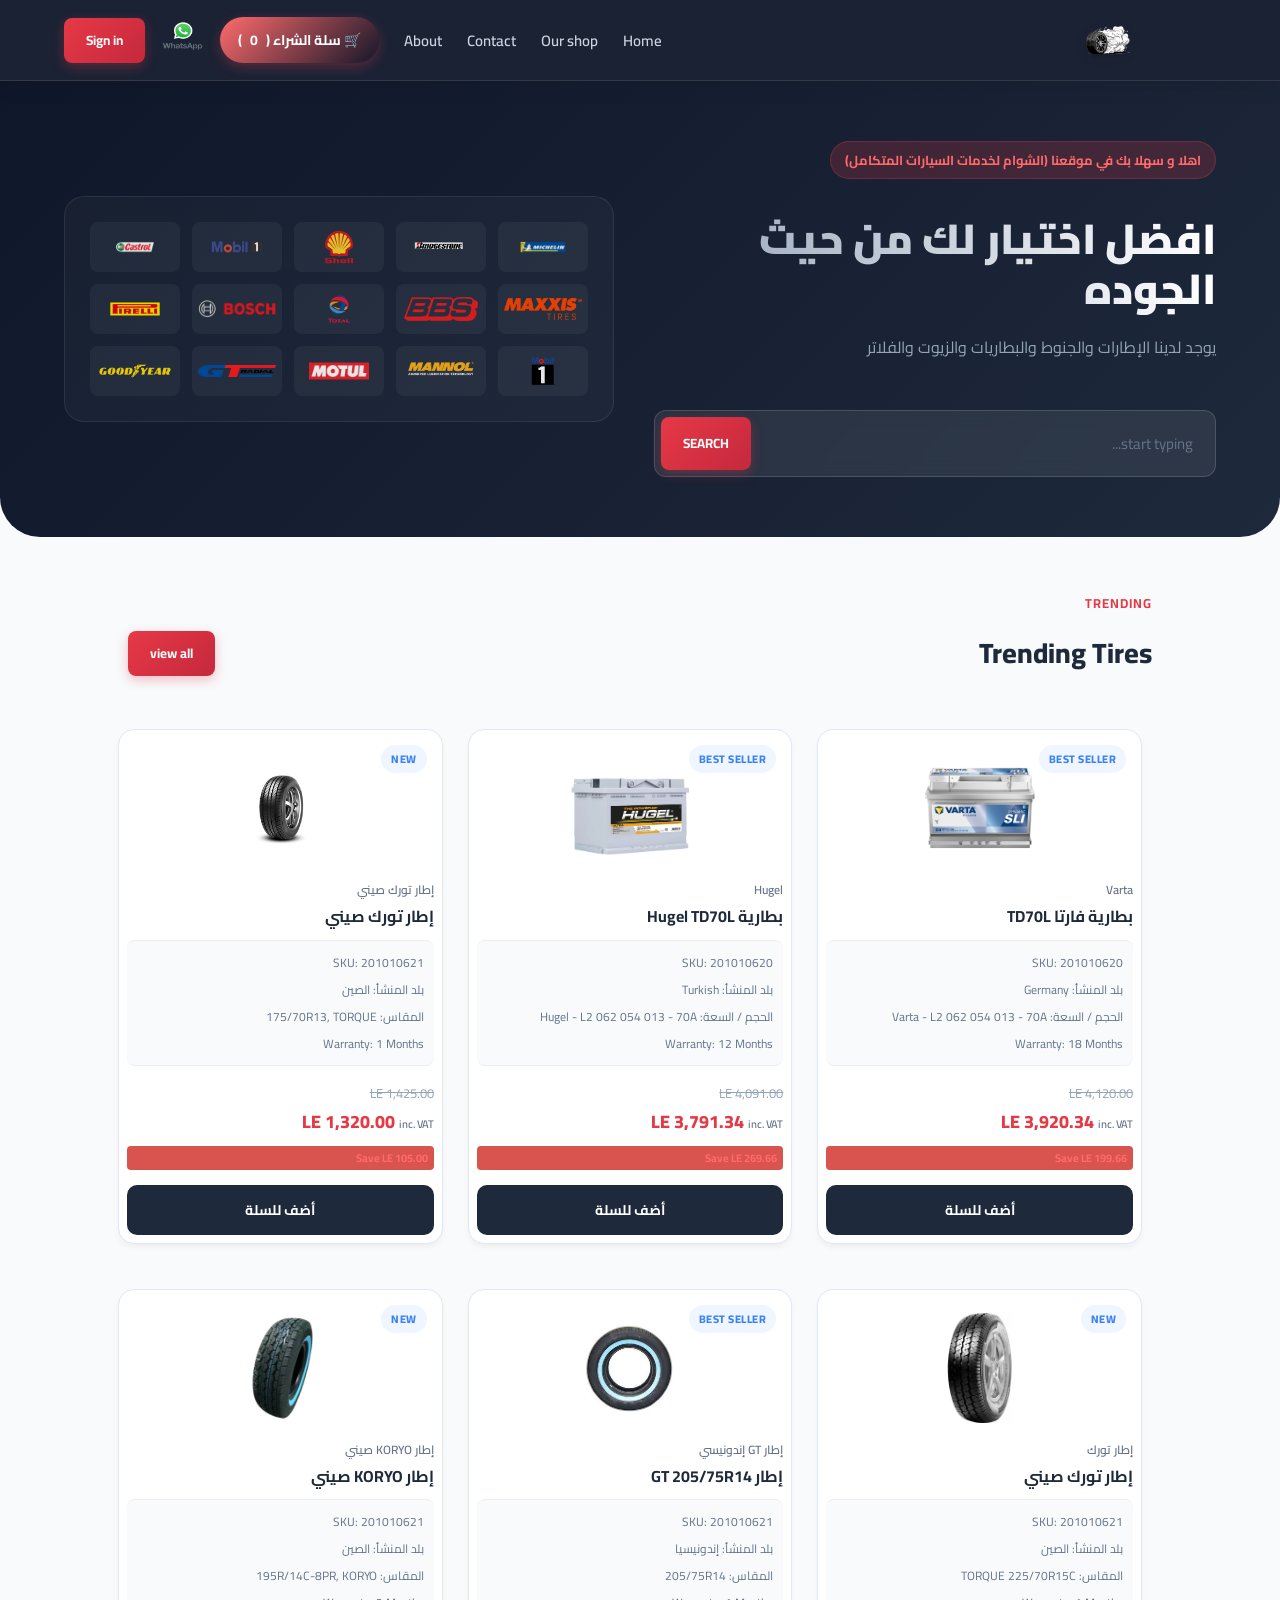
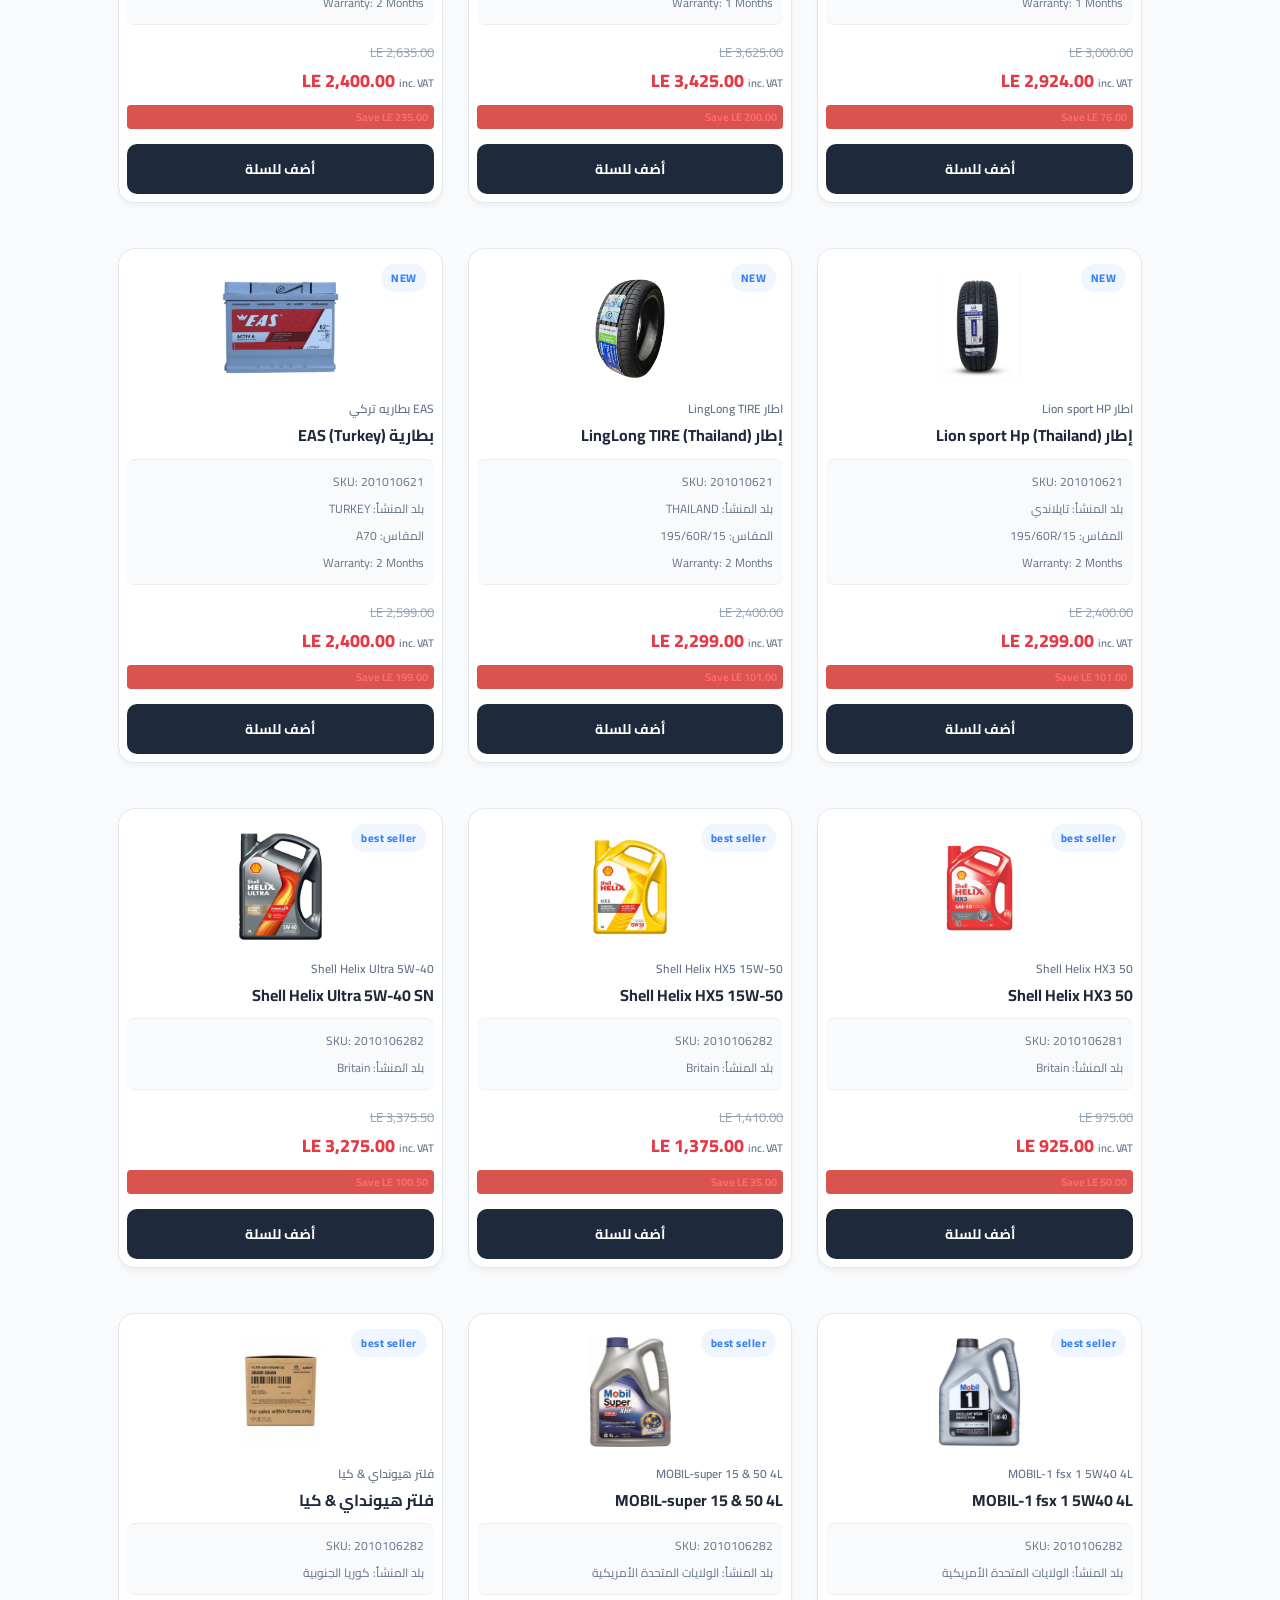
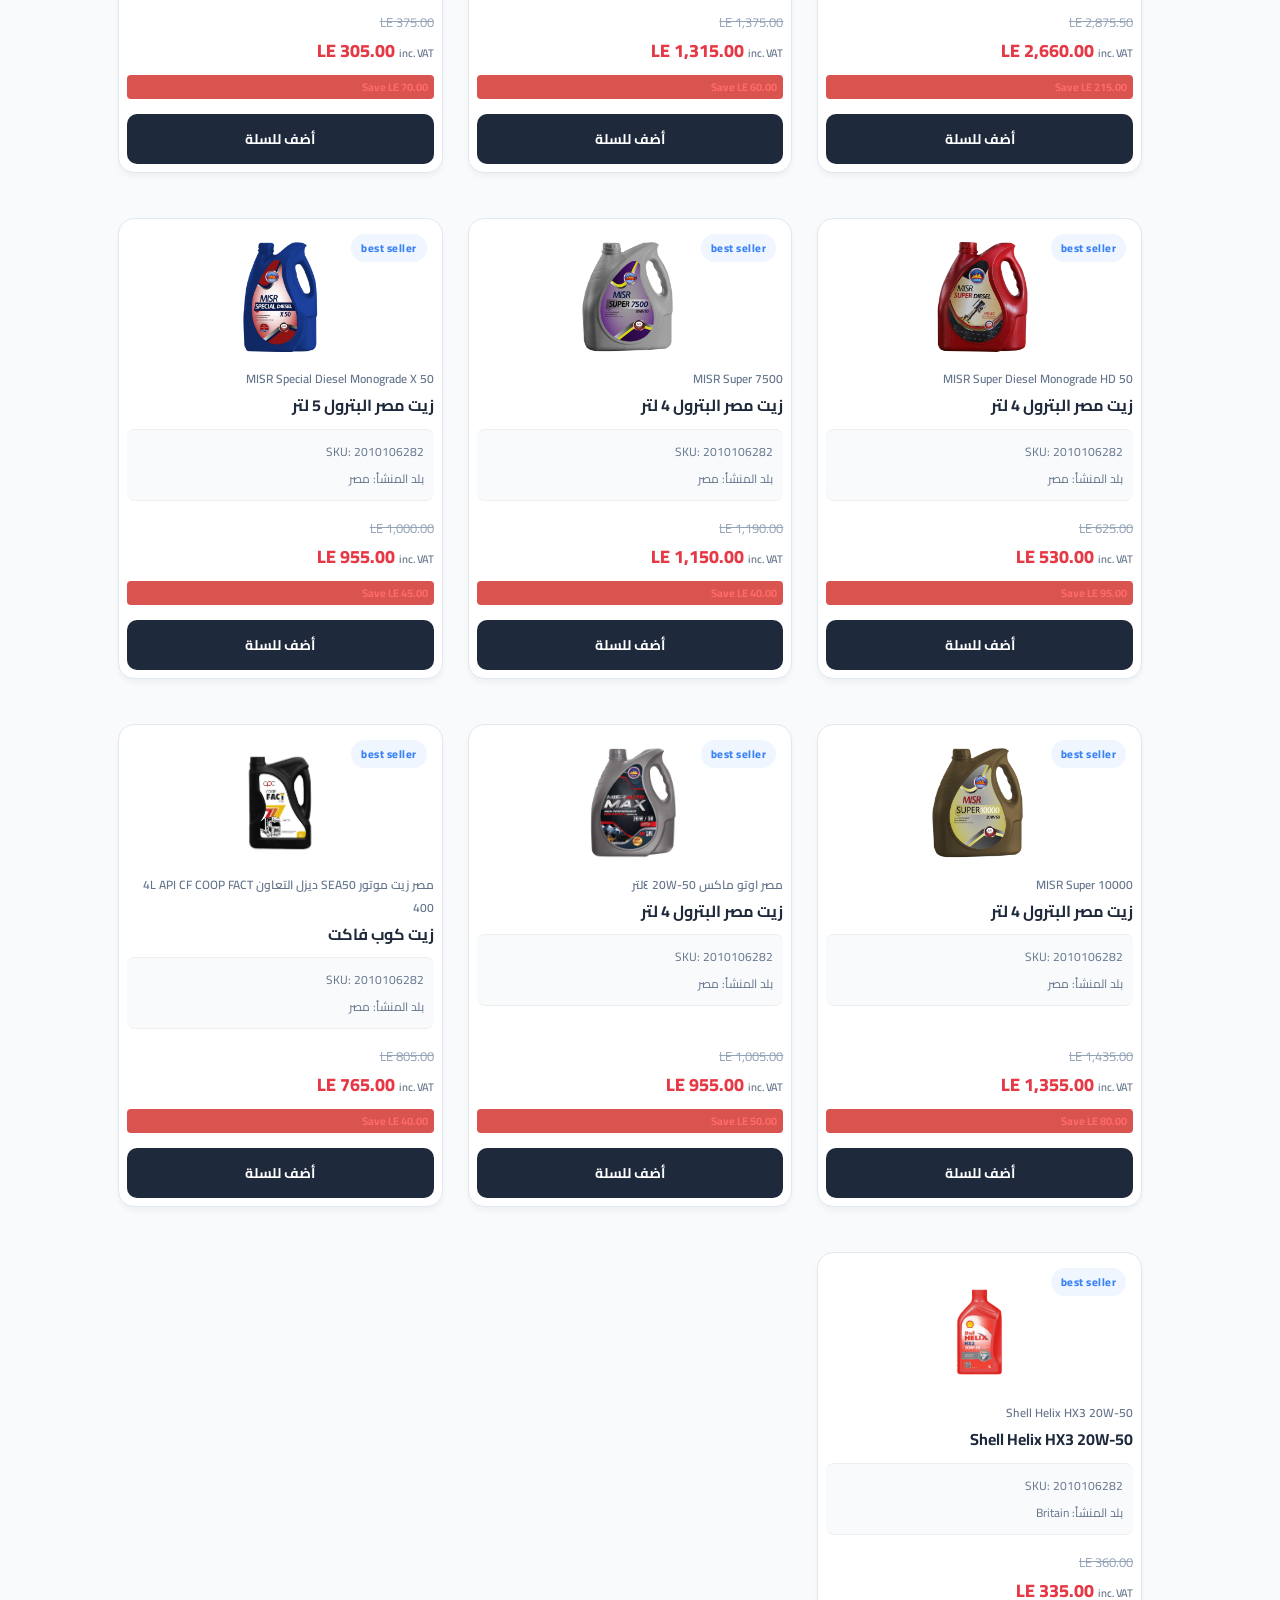
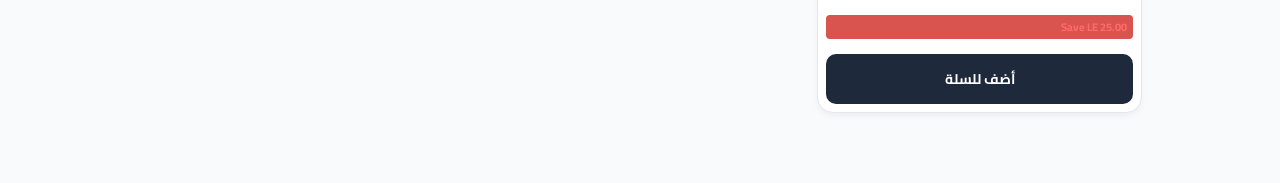
==== index.html @ adf95a91 "Add files via upload" ====
<!doctype html>
<html lang="ar" dir="rtl">

<head>
    <meta charset="UTF-8" />
    <meta name="viewport" content="width=device-width, initial-scale=1.0" />
    <link rel="preconnect" href="https://fonts.googleapis.com">
    <link rel="preconnect" href="https://fonts.gstatic.com" crossorigin>
    <link href="https://fonts.googleapis.com/css2?family=Cairo:wght@300;400;600;700;900&display=swap" rel="stylesheet">
    <link rel="stylesheet" href="style.css" />
    <title>الشوام لخدمات السيارات</title>
    <style>
         :root {
            --primary: #e63946;
            --primary-dark: #c5283d;
            --dark-bg: #0f172a;
            --card-bg: #ffffff;
            --text-main: #1e293b;
            --text-muted: #64748b;
            --border-color: #e2e8f0;
            --transition: all 0.3s cubic-bezier(0.4, 0, 0.2, 1);
        }
        
        * {
            box-sizing: border-box;
            font-family: 'Cairo', sans-serif;
        }
        
        body {
            background-color: #f8fafc;
            color: var(--text-main);
            margin: 0;
            padding: 0;
            overflow-x: hidden;
        }
        /* --- HEADER --- */
        
        .header {
            background: rgba(15, 23, 42, 0.95);
            backdrop-filter: blur(12px);
            position: sticky;
            top: 0;
            z-index: 1000;
            display: flex;
            justify-content: space-between;
            align-items: center;
            padding: 15px 5%;
            box-shadow: 0 4px 20px rgba(0, 0, 0, 0.1);
            border-bottom: 1px solid rgba(255, 255, 255, 0.1);
        }
        
        .logo {
            height: 50px;
            object-fit: contain;
            filter: drop-shadow(0 2px 4px rgba(0, 0, 0, 0.2));
        }
        
        .header-links {
            display: flex;
            align-items: center;
            gap: 25px;
        }
        
        .header-links a {
            color: #cbd5e1;
            text-decoration: none;
            font-weight: 600;
            font-size: 15px;
            transition: var(--transition);
        }
        
        .header-links a:hover {
            color: #ffffff;
            text-shadow: 0 0 10px rgba(230, 57, 70, 0.5);
        }
        
        .header-actions {
            display: flex;
            align-items: center;
            gap: 15px;
        }
        
        .cart-icon-btn {
            background: linear-gradient(135deg, #ff6b6b, #15172a);
            color: white;
            border: none;
            padding: 10px 18px;
            border-radius: 50px;
            cursor: pointer;
            font-weight: 700;
            display: inline-flex;
            align-items: center;
            gap: 8px;
            font-size: 14px;
            box-shadow: 0 4px 12px rgba(230, 57, 70, 0.3);
            transition: var(--transition);
        }
        
        .cart-icon-btn:hover {
            transform: translateY(-2px);
            box-shadow: 0 6px 16px rgba(230, 57, 70, 0.4);
        }
        
        .btn {
            background: linear-gradient(135deg, var(--primary), var(--primary-dark));
            color: white;
            border: none;
            padding: 10px 22px;
            border-radius: 8px;
            font-weight: 700;
            cursor: pointer;
            transition: var(--transition);
            box-shadow: 0 4px 12px rgba(230, 57, 70, 0.3);
        }
        
        .btn:hover {
            transform: translateY(-2px);
            box-shadow: 0 6px 16px rgba(230, 57, 70, 0.4);
        }
        /* --- LANDING PAGE --- */
        
        .landing-page {
            background: linear-gradient(135deg, #0f172a 0%, #1e293b 100%);
            color: white;
            padding: 60px 5%;
            display: flex;
            align-items: center;
            justify-content: space-between;
            gap: 40px;
            position: relative;
            overflow: visible;
            /* تعديل لمنع قص قائمة البحث */
        }
        
        .landing-page-left-section {
            flex: 1;
            max-width: 600px;
            z-index: 10;
            /* زيادة الـ z-index لضمان الظهور فوق العناصر */
            position: relative;
        }
        
        .landing-page-left-section span {
            background: rgba(230, 57, 70, 0.2);
            color: #ff6b6b;
            padding: 6px 14px;
            border-radius: 30px;
            font-size: 13px;
            font-weight: 700;
            display: inline-block;
            margin-bottom: 15px;
            border: 1px solid rgba(230, 57, 70, 0.3);
        }
        
        .landing-page-left-section h1 {
            font-size: 42px;
            font-weight: 900;
            line-height: 1.2;
            margin-bottom: 20px;
            background: linear-gradient(to left, #ffffff, #94a3b8);
            -webkit-background-clip: text;
            -webkit-text-fill-color: transparent;
        }
        
        .landing-page-left-section p {
            color: #94a3b8;
            font-size: 16px;
            margin-bottom: 30px;
            line-height: 1.6;
        }
        
        .landing-page-search {
            position: relative;
            display: flex;
            background: rgba(255, 255, 255, 0.08);
            border: 1px solid rgba(255, 255, 255, 0.15);
            border-radius: 12px;
            padding: 6px;
            backdrop-filter: blur(8px);
            z-index: 100;
        }
        
        .landing-page-search input {
            flex: 1;
            background: transparent;
            border: none;
            padding: 12px 16px;
            color: white;
            font-size: 15px;
            outline: none;
        }
        
        .landing-page-search input::placeholder {
            color: #64748b;
        }
        
        .landing-page-search button {
            border-radius: 8px;
        }
        /* تنسيق قائمة البحث المنسدلة */
        
        .search-dropdown {
            position: absolute;
            top: calc(100% + 12px);
            left: 0;
            right: 0;
            background: #ffffff;
            color: #1e293b;
            border-radius: 12px;
            box-shadow: 0 15px 35px rgba(0, 0, 0, 0.3);
            z-index: 9999;
            max-height: 280px;
            overflow-y: auto;
            display: none;
            text-align: right;
            border: 1px solid var(--border-color);
        }
        
        .search-dropdown-item {
            display: flex;
            align-items: center;
            padding: 12px 16px;
            cursor: pointer;
            border-bottom: 1px solid #f1f5f9;
            font-size: 14px;
            transition: var(--transition);
        }
        
        .search-dropdown-item:hover {
            background: #f8fafc;
            color: var(--primary);
        }
        
        .search-dropdown-item img {
            width: 40px;
            height: 40px;
            object-fit: contain;
            margin-left: 12px;
            border-radius: 8px;
            background: #f1f5f9;
            padding: 4px;
        }
        
        .landing-page-image-container {
            flex: 1;
            display: grid;
            grid-template-columns: repeat(5, 1fr);
            gap: 12px;
            background: rgba(255, 255, 255, 0.03);
            padding: 25px;
            border-radius: 20px;
            border: 1px solid rgba(255, 255, 255, 0.08);
            max-width: 550px;
        }
        
        .landing-page-image-container img {
            width: 100%;
            height: 50px;
            object-fit: contain;
            filter: brightness(0.9);
            transition: var(--transition);
            background: rgba(255, 255, 255, 0.05);
            padding: 6px;
            border-radius: 8px;
        }
        
        .landing-page-image-container img:hover {
            filter: brightness(1.2);
            transform: scale(1.05);
        }
        /* --- TRENDING SECTION --- */
        
        .trending-container {
            padding: 50px 5% 20px 5%;
            max-width: 1400px;
            margin: 0 auto;
            position: relative;
            z-index: 1;
        }
        
        .trending-container>span {
            color: var(--primary);
            font-weight: 700;
            text-transform: uppercase;
            font-size: 13px;
            letter-spacing: 1px;
        }
        
        .trendingHeader {
            display: flex;
            justify-content: space-between;
            align-items: center;
            margin-top: 10px;
        }
        
        .trendingHeader h1 {
            font-size: 28px;
            font-weight: 800;
            color: var(--text-main);
            margin: 0;
        }
        /* --- CARDS GRID --- */
        
        .trending-cards {
            display: grid;
            grid-template-columns: repeat(auto-fill, minmax(260px, 1fr));
            gap: 25px;
            padding: 20px 5% 60px 5%;
            max-width: 1400px;
            margin: 0 auto;
        }
        
        .card {
            background: var(--card-bg);
            border-radius: 16px;
            border: 1px solid var(--border-color);
            padding: 20px;
            display: flex;
            flex-direction: column;
            position: relative;
            box-shadow: 0 4px 6px -1px rgba(0, 0, 0, 0.05);
            transition: var(--transition);
        }
        
        .card:hover {
            transform: translateY(-6px);
            box-shadow: 0 20px 25px -5px rgba(0, 0, 0, 0.08), 0 10px 10px -5px rgba(0, 0, 0, 0.04);
            border-color: #cbd5e1;
        }
        
        .card .badge {
            position: absolute;
            top: 15px;
            right: 15px;
            background: #eff6ff;
            color: #3b82f6;
            font-size: 11px;
            font-weight: 800;
            padding: 4px 10px;
            border-radius: 20px;
            letter-spacing: 0.5px;
        }
        
        .card .main-img {
            width: 100%;
            height: 180px;
            object-fit: contain;
            margin: 15px 0;
            transition: var(--transition);
        }
        
        .card:hover .main-img {
            transform: scale(1.03);
        }
        
        .card-body {
            display: flex;
            flex-direction: column;
            flex: 1;
        }
        
        .brand-name {
            font-size: 12px;
            color: var(--text-muted);
            font-weight: 600;
            margin-bottom: 4px;
        }
        
        .product-title {
            font-size: 16px;
            font-weight: 700;
            color: var(--text-main);
            margin: 0 0 12px 0;
            line-height: 1.4;
        }
        
        .product-specs {
            list-style: none;
            padding: 0;
            margin: 0 0 15px 0;
            background: #f8fafc;
            padding: 10px;
            border-radius: 8px;
            font-size: 12px;
            color: var(--text-muted);
        }
        
        .product-specs li {
            margin-bottom: 4px;
        }
        
        .product-specs li:last-child {
            margin-bottom: 0;
        }
        
        .price-box {
            display: flex;
            flex-direction: column;
            margin-top: auto;
            margin-bottom: 8px;
        }
        
        .old-price {
            font-size: 13px;
            color: #94a3b8;
            text-decoration: line-through;
        }
        
        .current-price {
            font-size: 18px;
            font-weight: 800;
            color: var(--primary);
        }
        
        .current-price small {
            font-size: 11px;
            font-weight: 600;
            color: var(--text-muted);
        }
        
        .save-tag {
            font-size: 11px;
            color: #ff6b6b;
            font-weight: 700;
            margin-bottom: 15px;
        }
        
        .add-to-cart-btn {
            background: var(--text-main);
            color: white;
            border: none;
            padding: 12px;
            border-radius: 10px;
            font-weight: 700;
            cursor: pointer;
            transition: var(--transition);
            width: 100%;
        }
        
        .add-to-cart-btn:hover {
            background: var(--primary);
            box-shadow: 0 4px 12px rgba(230, 57, 70, 0.3);
        }
        /* --- MODALS --- */
        
        .product-modal,
        .cart-modal {
            display: none;
            position: fixed;
            z-index: 2000;
            left: 0;
            top: 0;
            width: 100%;
            height: 100%;
            background-color: rgba(15, 23, 42, 0.6);
            backdrop-filter: blur(5px);
        }
        
        .modal-content,
        .cart-modal-content {
            background-color: #fff;
            margin: 6vh auto;
            padding: 30px;
            width: 90%;
            max-width: 600px;
            border-radius: 20px;
            text-align: right;
            direction: rtl;
            position: relative;
            max-height: 85vh;
            overflow-y: auto;
            box-shadow: 0 25px 50px -12px rgba(0, 0, 0, 0.25);
            animation: modalSlideIn 0.3s cubic-bezier(0.16, 1, 0.3, 1);
        }
        
        @keyframes modalSlideIn {
            from {
                transform: translateY(20px);
                opacity: 0;
            }
            to {
                transform: translateY(0);
                opacity: 1;
            }
        }
        
        .close-btn,
        .cart-close-btn {
            color: #94a3b8;
            float: left;
            font-size: 24px;
            font-weight: bold;
            cursor: pointer;
            transition: var(--transition);
            background: #f1f5f9;
            width: 35px;
            height: 35px;
            display: flex;
            align-items: center;
            justify-content: center;
            border-radius: 50%;
        }
        
        .close-btn:hover,
        .cart-close-btn:hover {
            color: white;
            background: var(--primary);
        }
        
        .modal-grid {
            display: flex;
            flex-direction: column;
            gap: 20px;
            margin-top: 15px;
        }
        
        .modal-gallery img#main-display-img {
            width: 100%;
            height: 250px;
            object-fit: contain;
            background: #f8fafc;
            border-radius: 12px;
            padding: 10px;
            border: 1px solid var(--border-color);
        }
        
        .thumbnail-images {
            display: flex;
            gap: 10px;
            margin-top: 10px;
        }
        
        .thumbnail-images img {
            width: 60px;
            height: 60px;
            object-fit: contain;
            border-radius: 8px;
            background: #f8fafc;
            border: 1px solid var(--border-color);
            cursor: pointer;
            padding: 4px;
            transition: var(--transition);
        }
        
        .thumbnail-images img:hover {
            border-color: var(--primary);
        }
        
        .modal-title {
            font-size: 22px;
            font-weight: 800;
            color: var(--text-main);
            margin: 0 0 10px 0;
        }
        
        .modal-price {
            font-size: 20px;
            font-weight: 800;
            color: var(--primary);
            margin-bottom: 15px;
        }
        
        .long-description {
            background: #f8fafc;
            padding: 15px;
            border-radius: 12px;
            margin-bottom: 20px;
            border: 1px solid var(--border-color);
        }
        
        .long-description h3 {
            font-size: 15px;
            margin: 0 0 8px 0;
            color: var(--text-main);
        }
        
        .modal-desc {
            font-size: 14px;
            color: var(--text-muted);
            margin: 0;
            line-height: 1.6;
        }
        
        .modal-cart-btn {
            background: var(--primary);
            color: white;
            border: none;
            padding: 14px;
            width: 100%;
            border-radius: 12px;
            font-size: 16px;
            font-weight: 700;
            cursor: pointer;
            transition: var(--transition);
        }
        
        .modal-cart-btn:hover {
            background: var(--primary-dark);
            box-shadow: 0 4px 12px rgba(230, 57, 70, 0.4);
        }
        /* --- CART ITEMS MODAL STYLING --- */
        
        .cart-item-row {
            display: flex;
            justify-content: space-between;
            align-items: center;
            border-bottom: 1px solid var(--border-color);
            padding: 12px 0;
        }
        
        .cart-item-info h4 {
            margin: 0 0 4px 0;
            font-size: 14px;
            font-weight: 700;
        }
        
        .cart-item-info p {
            margin: 0;
            color: var(--text-muted);
            font-size: 13px;
        }
        
        .cart-actions-row {
            display: flex;
            align-items: center;
            gap: 8px;
        }
        
        .cart-actions-row button {
            padding: 4px 10px;
            cursor: pointer;
            background: #f1f5f9;
            border: 1px solid var(--border-color);
            border-radius: 6px;
            font-weight: 700;
            transition: var(--transition);
        }
        
        .cart-actions-row button:hover {
            background: #e2e8f0;
        }
        
        .checkout-whatsapp-btn {
            background-color: #25d366;
            color: white;
            border: none;
            padding: 14px;
            width: 100%;
            border-radius: 12px;
            font-size: 16px;
            font-weight: 700;
            cursor: pointer;
            margin-top: 20px;
            text-align: center;
            box-shadow: 0 4px 12px rgba(37, 211, 102, 0.3);
            transition: var(--transition);
        }
        
        .checkout-whatsapp-btn:hover {
            background-color: #1ebe5d;
            box-shadow: 0 6px 16px rgba(37, 211, 102, 0.4);
        }
        /* Responsive Design */
        
        @media (max-width: 900px) {
            .landing-page {
                flex-direction: column;
                text-align: center;
            }
            .landing-page-left-section {
                max-width: 100%;
            }
            .landing-page-image-container {
                max-width: 100%;
            }
            .header-links a:not(.header-actions a) {
                display: none;
            }
        }
    </style>
</head>

<body>
    <!-- HEADER -->
    <div class="header">
        <img class="logo" src="img/1222.png" alt="A car tire spinning with smoke trailing behind it on pavement">
        <div class="header-links">
            <a href="test.html">Home</a>
            <a href="#">Our shop</a>
            <a href="#">Contact</a>
            <a href="about.html">About</a>
            <div id="my-about-text" style="display: none; color: white; padding: 10px;">
                <h3>عن محلاتنا</h3>
                <p>أفضل اختيار لك من حيث الجودة للإطارات والبطاريات والزيوت.</p>
            </div>
            <div class="header-actions">
                <!-- زر سلة الشراء -->
                <button class="cart-icon-btn" onclick="openCartModal()">
                    🛒 سلة الشراء (<span id="cart-count">0</span>)
                </button>
                <a href="https://wa.me/201277596435" target="_blank">
                    <img src="img/logo-whatsapp-png-46053.png" width="40" height="40" alt="WhatsApp" />
                </a>
                <button class="btn">Sign in</button>
            </div>
        </div>
    </div>

    <!-- landing page -->
    <div class="landing-page">
        <div class="landing-page-left-section">
            <span>اهلا و سهلا بك في موقعنا (الشوام لخدمات السيارات المتكامل)</span>
            <h1>افضل اختيار لك من حيث الجوده</h1>
            <p>يوجد لدينا الإطارات والجنوط والبطاريات والزيوت والفلاتر</p>
            <div class="landing-page-search">
                <input type="text" id="search-input" placeholder="start typing..." oninput="handleSearchInput()" />
                <button class="btn" onclick="performSearch()">SEARCH</button>
                <!-- القائمة المنسدلة تحت السيرش -->
                <div id="searchDropdown" class="search-dropdown"></div>
            </div>
        </div>
        <div class="landing-page-image-container">
            <img src="img/00000.png" alt="" class="michlin-logo" />
            <img src="img/22222220.png" alt="" class="bridgestone-logo" />
            <img src="img/shell.png" alt="Shell Logo" class="shell-logo">
            <img src="img/b90bc62e9b7dc458d3dfd8dc69983d65.png" alt="Michelin Logo" class="mobil-logo">
            <img src="img/casrol.png" alt="Bridgestone Logo" class="casrol-logo">
            <img src="img/0e7dafb547a738d4b71a6a0e9dacc17d.png" alt="Online Shopping" class="maxssis-logo">
            <img src="img/1e679cf25f70edfcd8caf77d7f4f61e4.png" alt="Online Shopping" class="bbs-logo">
            <img src="img/1092b18ceba6f52d9c5fa7f3e1b44104.png" alt="Online Shopping" class="total-logo">
            <img src="img/bd2007f4a76b405af30a4268cf64487c.png" alt="Online Shopping" class="bosch-logo">
            <img src="img/db71b9081b21e068af77e5586c9888f5.png" alt="Online Shopping" class="pirlli-logo">
            <img src="img/0cf01c044cc3e8e8052c2469bb2f9a78.png" alt="Online Shopping" class="mobil1-logo">
            <img src="img/Mannol.png" alt="Online Shopping" class="manol-logo">
            <img src="img/motel.webp" alt="Online Shopping" class="motel-logo">
            <img src="img/995e24be346f396b68ceb08de51e6b6b.png" alt="Online Shopping" class="gt-logo">
            <img src="img/370687b684122bba3c40b37f50e514e3.png" alt="Online Shopping" class="good-logo">
        </div>
    </div>

    <!-- Trending Section -->
    <div class="trending-container">
        <span>Trending</span>
        <div class="trendingHeader">
            <h1>Trending Tires</h1>
            <button class="btn">view all</button>
        </div>
    </div>

    <div class="trending-cards">
        <!-- كارت 1 -->
        <div class="card" id="card-product1">
            <span class="badge" onclick="openProductModal('product1')" style="cursor:pointer;">BEST SELLER</span>
            <img src="img/vrt.png" class="main-img" alt="Product" onclick="openProductModal('product1')" style="cursor:pointer;">
            <div class="card-body" onclick="openProductModal('product1')" style="cursor:pointer;">
                <span class="brand-name">Varta</span>
                <h3 class="product-title">بطارية فارتا TD70L</h3>
                <ul class="product-specs">
                    <li><span>SKU: 201010620</span></li>
                    <li><span>بلد المنشأ: Germany</span></li>
                    <li><span>الحجم / السعة: Varta - L2 062 054 013 - 70A</span></li>
                    <li><span>Warranty: 18 Months</span></li>
                </ul>
                <div class="price-box">
                    <span class="old-price">LE 4,120.00</span>
                    <span class="current-price">LE 3,920.34 <small>inc. VAT</small></span>
                </div>
                <span class="save-tag">Save LE 199.66</span>
            </div>
            <button class="add-to-cart-btn" onclick="addToCart('product1', 'بطارية فارتا TD70L', 3920.34, 'img/vrt.png')">أضف للسلة</button>
        </div>

        <!-- كارت 2 -->
        <div class="card" id="card-product2">
            <span class="badge" onclick="openProductModal('product2')" style="cursor:pointer;">BEST SELLER</span>
            <img src="img/hu00.webp" class="main-img" alt="Product" onclick="openProductModal('product2')" style="cursor:pointer;">
            <div class="card-body" onclick="openProductModal('product2')" style="cursor:pointer;">
                <span class="brand-name">Hugel</span>
                <h3 class="product-title">بطارية Hugel TD70L</h3>
                <ul class="product-specs">
                    <li><span>SKU: 201010620</span></li>
                    <li><span>بلد المنشأ: Turkish</span></li>
                    <li><span>الحجم / السعة: Hugel - L2 062 054 013 - 70A</span></li>
                    <li><span>Warranty: 12 Months</span></li>
                </ul>
                <div class="price-box">
                    <span class="old-price">LE 4,091.00</span>
                    <span class="current-price">LE 3,791.34 <small>inc. VAT</small></span>
                </div>
                <span class="save-tag">Save LE 269.66</span>
            </div>
            <button class="add-to-cart-btn" onclick="addToCart('product2', 'بطارية Hugel TD70L', 3791.34, 'img/hu00.webp')">أضف للسلة</button>
        </div>

        <!-- كارت 3 -->
        <div class="card" id="card-product3">
            <span class="badge" onclick="openProductModal('product3')" style="cursor:pointer;">NEW</span>
            <img src="img/up.to3.webp" class="main-img" alt="Product" onclick="openProductModal('product3')" style="cursor:pointer;">
            <div class="card-body" onclick="openProductModal('product3')" style="cursor:pointer;">
                <span class="brand-name">إطار تورك صيني</span>
                <h3 class="product-title">إطار تورك صيني</h3>
                <ul class="product-specs">
                    <li><span>SKU: 201010621</span></li>
                    <li><span>بلد المنشأ: الصين</span></li>
                    <li><span>المقاس: 175/70R13, TORQUE</span></li>
                    <li><span>Warranty: 1 Months</span></li>
                </ul>
                <div class="price-box">
                    <span class="old-price">LE 1,425.00</span>
                    <span class="current-price">LE 1,320.00 <small>inc. VAT</small></span>
                </div>
                <span class="save-tag">Save LE 105.00</span>
            </div>
            <button class="add-to-cart-btn" onclick="addToCart('product3', 'إطار تورك صيني 175/70R13', 1320.00, 'img/up.to3.webp')">أضف للسلة</button>
        </div>

        <!-- كارت 4 -->
        <div class="card" id="card-product4">
            <span class="badge" onclick="openProductModal('product4')" style="cursor:pointer;">NEW</span>
            <img src="img/torque_tq05-.webp" class="main-img" alt="Product" onclick="openProductModal('product4')" style="cursor:pointer;">
            <div class="card-body" onclick="openProductModal('product4')" style="cursor:pointer;">
                <span class="brand-name">إطار تورك</span>
                <h3 class="product-title">إطار تورك صيني</h3>
                <ul class="product-specs">
                    <li><span>SKU: 201010621</span></li>
                    <li><span>بلد المنشأ: الصين</span></li>
                    <li><span>المقاس: TORQUE 225/70R15C</span></li>
                    <li><span>Warranty: 1 Months</span></li>
                </ul>
                <div class="price-box">
                    <span class="old-price">LE 3,000.00</span>
                    <span class="current-price">LE 2,924.00 <small>inc. VAT</small></span>
                </div>
                <span class="save-tag">Save LE 76.00</span>
            </div>
            <button class="add-to-cart-btn" onclick="addToCart('product4', 'إطار تورك صيني 225/70 R15C', 2924.00, 'img/torque_tq05-.webp')">أضف للسلة</button>
        </div>

        <!-- كارت 5 -->
        <div class="card" id="card-product5">
            <span class="badge" onclick="openProductModal('product5')" style="cursor:pointer;">BEST SELLER</span>
            <img src="img/gt14.jpg" class="main-img" alt="Product" onclick="openProductModal('product5')" style="cursor:pointer;">
            <div class="card-body" onclick="openProductModal('product5')" style="cursor:pointer;">
                <span class="brand-name">إطار GT إندونيسي</span>
                <h3 class="product-title">إطار GT 205/75R14</h3>
                <ul class="product-specs">
                    <li><span>SKU: 201010621</span></li>
                    <li><span>بلد المنشأ: إندونيسيا</span></li>
                    <li><span>المقاس: 205/75R14</span></li>
                    <li><span>Warranty: 1 Months</span></li>
                </ul>
                <div class="price-box">
                    <span class="old-price">LE 3,625.00</span>
                    <span class="current-price">LE 3,425.00 <small>inc. VAT</small></span>
                </div>
                <span class="save-tag">Save LE 200.00</span>
            </div>
            <button class="add-to-cart-btn" onclick="addToCart('product5', 'إطار GT 205/75R14', 3425.00, 'img/gt14.jpg')">أضف للسلة</button>
        </div>

        <!-- كارت 6 -->
        <div class="card" id="card-product6">
            <span class="badge" onclick="openProductModal('product6')" style="cursor:pointer;">NEW</span>
            <img src="img/KORIO.avif" class="main-img" alt="Product" onclick="openProductModal('product6')" style="cursor:pointer;">
            <div class="card-body" onclick="openProductModal('product6')" style="cursor:pointer;">
                <span class="brand-name">إطار KORYO صيني</span>
                <h3 class="product-title">إطار KORYO صيني</h3>
                <ul class="product-specs">
                    <li><span>SKU: 201010621</span></li>
                    <li><span>بلد المنشأ: الصين</span></li>
                    <li><span>المقاس: 195R/14C-8PR, KORYO</span></li>
                    <li><span>Warranty: 2 Months</span></li>
                </ul>
                <div class="price-box">
                    <span class="old-price">LE 2,635.00</span>
                    <span class="current-price">LE 2,400.00 <small>inc. VAT</small></span>
                </div>
                <span class="save-tag">Save LE 235.00</span>
            </div>
            <button class="add-to-cart-btn" onclick="addToCart('product6', 'إطار KORYO صيني 195R/14C-8PR', 2400.00, 'img/KORIO.avif')">أضف للسلة</button>
        </div>

        <!-- كارت 7 -->
        <div class="card" id="card-product7">
            <span class="badge" onclick="openProductModal('product7')" style="cursor:pointer;">NEW</span>
            <img src="img/مهخ.jpg" class="main-img" alt="Product" onclick="openProductModal('product7')" style="cursor:pointer;">
            <div class="card-body" onclick="openProductModal('product7')" style="cursor:pointer;">
                <span class="brand-name">اطار Lion sport HP</span>
                <h3 class="product-title">إطار Lion sport Hp (Thailand)</h3>
                <ul class="product-specs">
                    <li><span>SKU: 201010621</span></li>
                    <li><span>بلد المنشأ: تايلاندي</span></li>
                    <li><span>المقاس: 195/60R/15</span></li>
                    <li><span>Warranty: 2 Months</span></li>
                </ul>
                <div class="price-box">
                    <span class="old-price">LE 2,400.00</span>
                    <span class="current-price">LE 2,299.00 <small>inc. VAT</small></span>
                </div>
                <span class="save-tag">Save LE 101.00</span>
            </div>
            <button class="add-to-cart-btn" onclick="addToCart('product7', 'إطار Lion sport HP 195/60R15', 2299.00, 'img/مهخ.jpg')">أضف للسلة</button>
        </div>

        <!-- كارت 8 -->
        <div class="card" id="card-product8">
            <span class="badge" onclick="openProductModal('product8')" style="cursor:pointer;">NEW</span>
            <img src="img/LINGLONG.webp" class="main-img" alt="Product" onclick="openProductModal('product8')" style="cursor:pointer;">
            <div class="card-body" onclick="openProductModal('product8')" style="cursor:pointer;">
                <span class="brand-name">اطار LingLong TIRE</span>
                <h3 class="product-title">إطار LingLong TIRE (Thailand)</h3>
                <ul class="product-specs">
                    <li><span>SKU: 201010621</span></li>
                    <li><span>بلد المنشأ: THAILAND</span></li>
                    <li><span>المقاس: 195/60R/15</span></li>
                    <li><span>Warranty: 2 Months</span></li>
                </ul>
                <div class="price-box">
                    <span class="old-price">LE 2,400.00</span>
                    <span class="current-price">LE 2,299.00 <small>inc. VAT</small></span>
                </div>
                <span class="save-tag">Save LE 101.00</span>
            </div>
            <button class="add-to-cart-btn" onclick="addToCart('product8', 'إطار LINGLONG TIRE 195/60R15', 2299.00, 'img/LINGLONG.webp')">أضف للسلة</button>
        </div>

        <!-- كارت 9 -->
        <div class="card" id="card-product9">
            <span class="badge" onclick="openProductModal('product9')" style="cursor:pointer;">NEW</span>
            <img src="img/eas.jpg" class="main-img" alt="Product" onclick="openProductModal('product9')" style="cursor:pointer;">
            <div class="card-body" onclick="openProductModal('product9')" style="cursor:pointer;">
                <span class="brand-name">EAS بطاريه تركي</span>
                <h3 class="product-title">بطارية EAS (Turkey)</h3>
                <ul class="product-specs">
                    <li><span>SKU: 201010621</span></li>
                    <li><span>بلد المنشأ: TURKEY</span></li>
                    <li><span>المقاس: A70</span></li>
                    <li><span>Warranty: 2 Months</span></li>
                </ul>
                <div class="price-box">
                    <span class="old-price">LE 2,599.00</span>
                    <span class="current-price">LE 2,400.00 <small>inc. VAT</small></span>
                </div>
                <span class="save-tag">Save LE 199.00</span>
            </div>
            <button class="add-to-cart-btn" onclick="addToCart('product9', 'بطارية EAS (Turkey)', 2400.00, 'img/eas.jpg')">أضف للسلة</button>
        </div>

        <!-- كارت 10 -->
        <div class="card" id="card-product10">
            <span class="badge" onclick="openProductModal('product10')" style="cursor:pointer;">best seller</span>
            <img src="img/shell sall.webp" class="main-img" alt="Product" onclick="openProductModal('product10')" style="cursor:pointer;">
            <div class="card-body" onclick="openProductModal('product10')" style="cursor:pointer;">
                <span class="brand-name">Shell Helix HX3 50</span>
                <h3 class="product-title">Shell Helix HX3 50</h3>
                <ul class="product-specs">
                    <li><span>SKU: 2010106281</span></li>
                    <li><span>بلد المنشأ: Britain</span></li>
                </ul>
                <div class="price-box">
                    <span class="old-price">LE 975.00</span>
                    <span class="current-price">LE 925.00 <small>inc. VAT</small></span>
                </div>
                <span class="save-tag">Save LE 50.00</span>
            </div>
            <button class="add-to-cart-btn" onclick="addToCart('product10', 'Shell Helix HX3 50', 925.00, 'img/shell sall.webp')">أضف للسلة</button>
        </div>

        <!-- كارت 11 -->
        <div class="card" id="card-product11">
            <span class="badge" onclick="openProductModal('product11')" style="cursor:pointer;">best seller</span>
            <img src="img/شيل اصفر.webp" class="main-img" alt="Product" onclick="openProductModal('product11')" style="cursor:pointer;">
            <div class="card-body" onclick="openProductModal('product11')" style="cursor:pointer;">
                <span class="brand-name">Shell Helix HX5 15W-50</span>
                <h3 class="product-title">Shell Helix HX5 15W-50</h3>
                <ul class="product-specs">
                    <li><span>SKU: 2010106282</span></li>
                    <li><span>بلد المنشأ: Britain</span></li>
                </ul>
                <div class="price-box">
                    <span class="old-price">LE 1,410.00</span>
                    <span class="current-price">LE 1,375.00 <small>inc. VAT</small></span>
                </div>
                <span class="save-tag">Save LE 35.00</span>
            </div>
            <button class="add-to-cart-btn" onclick="addToCart('product11', 'Shell Helix HX5 15W-50', 1375.00, 'img/شيل اصفر.webp')">أضف للسلة</button>
        </div>

        <!-- كارت 12 -->
        <div class="card" id="card-product12">
            <span class="badge" onclick="openProductModal('product12')" style="cursor:pointer;">best seller</span>
            <img src="img/شيل 10تلاف.webp" class="main-img" alt="Product" onclick="openProductModal('product12')" style="cursor:pointer;">
            <div class="card-body" onclick="openProductModal('product12')" style="cursor:pointer;">
                <span class="brand-name">Shell Helix Ultra 5W-40</span>
                <h3 class="product-title">Shell Helix Ultra 5W-40 SN</h3>
                <ul class="product-specs">
                    <li><span>SKU: 2010106282</span></li>
                    <li><span>بلد المنشأ: Britain</span></li>
                </ul>
                <div class="price-box">
                    <span class="old-price">LE 3,375.50</span>
                    <span class="current-price">LE 3,275.00 <small>inc. VAT</small></span>
                </div>
                <span class="save-tag">Save LE 100.50</span>
            </div>
            <button class="add-to-cart-btn" onclick="addToCart('product12', 'Shell Helix Ultra 5W-40 SN', 3275.00, 'img/شيل 10تلاف.webp')">أضف للسلة</button>
        </div>
        <!-- كارت 13 -->
        <div class="card" id="card-product13">
            <span class="badge" onclick="openProductModal('product13')" style="cursor:pointer;">best seller</span>
            <img src="img/mobil 10.webp" class="main-img" alt="Product" onclick="openProductModal('product13')" style="cursor:pointer;">
            <div class="card-body" onclick="openProductModal('product13')" style="cursor:pointer;">
                <span class="brand-name">MOBIL-1 fsx 1 5W40 4L</span>
                <h3 class="product-title">MOBIL-1 fsx 1 5W40 4L</h3>
                <ul class="product-specs">
                    <li><span>SKU: 2010106282</span></li>
                    <li><span>بلد المنشأ: الولايات المتحدة الأمريكية</span></li>
                </ul>
                <div class="price-box">
                    <span class="old-price">LE 2,875.50</span>
                    <span class="current-price">LE 2,660.00 <small>inc. VAT</small></span>
                </div>
                <span class="save-tag">Save LE 215.00</span>
            </div>
            <button class="add-to-cart-btn" onclick="addToCart('product13', 'MOBIL-1 fsx 1 5W40 4L', 2660.00, 'img/mobil 10.webp')">أضف للسلة</button>
        </div>
        <!-- كارت 14 -->
        <div class="card" id="card-product14">
            <span class="badge" onclick="openProductModal('product14')" style="cursor:pointer;">best seller</span>
            <img src="img/mobil5000.webp" class="main-img" alt="Product" onclick="openProductModal('product14')" style="cursor:pointer;">
            <div class="card-body" onclick="openProductModal('product14')" style="cursor:pointer;">
                <span class="brand-name">MOBIL-super 15 & 50 4L</span>
                <h3 class="product-title">MOBIL-super 15 & 50 4L</h3>
                <ul class="product-specs">
                    <li><span>SKU: 2010106282</span></li>
                    <li><span>بلد المنشأ: الولايات المتحدة الأمريكية</span></li>
                </ul>
                <div class="price-box">
                    <span class="old-price">LE 1,375.00</span>
                    <span class="current-price">LE 1,315.00 <small>inc. VAT</small></span>
                </div>
                <span class="save-tag">Save LE 60.00</span>
            </div>
            <button class="add-to-cart-btn" onclick="addToCart('product14', 'MOBIL-super 15 & 50 4L', 1315.00, 'img/mobil5000.webp')">أضف للسلة</button>
        </div>
        <!-- كارت 15 -->
        <div class="card" id="card-product15">
            <span class="badge" onclick="openProductModal('product15')" style="cursor:pointer;">best seller</span>
            <img src="img/3.jpg" class="main-img" alt="Product" onclick="openProductModal('product15')" style="cursor:pointer;">
            <div class="card-body" onclick="openProductModal('product15')" style="cursor:pointer;">
                <span class="brand-name">فلتر هيونداي & كيا</span>
                <h3 class="product-title">فلتر هيونداي & كيا</h3>
                <ul class="product-specs">
                    <li><span>SKU: 2010106282</span></li>
                    <li><span>بلد المنشأ: كوريا الجنوبية</span></li>
                </ul>
                <div class="price-box">
                    <span class="old-price">LE 375.00</span>
                    <span class="current-price">LE 305.00 <small>inc. VAT</small></span>
                </div>
                <span class="save-tag">Save LE 70.00</span>
            </div>
            <button class="add-to-cart-btn" onclick="addToCart('product15', 'فلتر هيونداي & كيا', 305.00, 'img/3.jpg')">أضف للسلة</button>
        </div>
        <!-- كارت 16 -->
        <div class="card" id="card-product16">
            <span class="badge" onclick="openProductModal('product16')" style="cursor:pointer;">best seller</span>
            <img src="img/زيت مصر البترول 1000.jpg" class="main-img" alt="Product" onclick="openProductModal('product16')" style="cursor:pointer;">
            <div class="card-body" onclick="openProductModal('product16')" style="cursor:pointer;">
                <span class="brand-name">MISR Super Diesel Monograde HD 50</span>
                <h3 class="product-title">زيت مصر البترول 4 لتر</h3>
                <ul class="product-specs">
                    <li><span>SKU: 2010106282</span></li>
                    <li><span>بلد المنشأ: مصر</span></li>
                </ul>
                <div class="price-box">
                    <span class="old-price">LE 625.00</span>
                    <span class="current-price">LE 530.00 <small>inc. VAT</small></span>
                </div>
                <span class="save-tag">Save LE 95.00</span>
            </div>
            <button class="add-to-cart-btn" onclick="addToCart('product16', 'زيت مصر البترول 4 لتر (ديزل)', 530.00, 'img/زيت مصر البترول 1000.jpg')">أضف للسلة</button>
        </div>
        <!-- كارت 17 -->
        <div class="card" id="card-product17">
            <span class="badge" onclick="openProductModal('product17')" style="cursor:pointer;">best seller</span>
            <img src="img/زيت مصر البترول 7500.jpg" class="main-img" alt="Product" onclick="openProductModal('product17')" style="cursor:pointer;">
            <div class="card-body" onclick="openProductModal('product17')" style="cursor:pointer;">
                <span class="brand-name">MISR Super 7500</span>
                <h3 class="product-title">زيت مصر البترول 4 لتر</h3>
                <ul class="product-specs">
                    <li><span>SKU: 2010106282</span></li>
                    <li><span>بلد المنشأ: مصر</span></li>
                </ul>
                <div class="price-box">
                    <span class="old-price">LE 1,190.00</span>
                    <span class="current-price">LE 1,150.00 <small>inc. VAT</small></span>
                </div>
                <span class="save-tag">Save LE 40.00</span>
            </div>
            <button class="add-to-cart-btn" onclick="addToCart('product17', 'MISR Super 7500 4L', 1150.00, 'img/زيت مصر البترول 7500.jpg')">أضف للسلة</button>
        </div>
        <!-- كارت 18 -->
        <div class="card" id="card-product18">
            <span class="badge" onclick="openProductModal('product18')" style="cursor:pointer;">best seller</span>
            <img src="img/زيت مصر البترول.jpg" class="main-img" alt="Product" onclick="openProductModal('product18')" style="cursor:pointer;">
            <div class="card-body" onclick="openProductModal('product18')" style="cursor:pointer;">
                <span class="brand-name">MISR Special Diesel Monograde X 50</span>
                <h3 class="product-title">زيت مصر البترول 5 لتر</h3>
                <ul class="product-specs">
                    <li><span>SKU: 2010106282</span></li>
                    <li><span>بلد المنشأ: مصر</span></li>
                </ul>
                <div class="price-box">
                    <span class="old-price">LE 1,000.00</span>
                    <span class="current-price">LE 955.00 <small>inc. VAT</small></span>
                </div>
                <span class="save-tag">Save LE 45.00</span>
            </div>
            <button class="add-to-cart-btn" onclick="addToCart('product18', 'زيت مصر البترول 5 لتر', 955.00, 'img/زيت مصر البترول.jpg')">أضف للسلة</button>
        </div>
        <!-- كارت 19 -->
        <div class="card" id="card-product19">
            <span class="badge" onclick="openProductModal('product19')" style="cursor:pointer;">best seller</span>
            <img src="img/زيت مصر البترول 10000.jpg" class="main-img" alt="Product" onclick="openProductModal('product19')" style="cursor:pointer;">
            <div class="card-body" onclick="openProductModal('product19')" style="cursor:pointer;">
                <span class="brand-name">MISR Super 10000</span>
                <h3 class="product-title">زيت مصر البترول 4 لتر</h3>
                <ul class="product-specs">
                    <li><span>SKU: 2010106282</span></li>
                    <li><span>بلد المنشأ: مصر</span></li>
                </ul>
                <div class="price-box">
                    <span class="old-price">LE 1,435.00</span>
                    <span class="current-price">LE 1,355.00 <small>inc. VAT</small></span>
                </div>
                <span class="save-tag">Save LE 80.00</span>
            </div>
            <button class="add-to-cart-btn" onclick="addToCart('product19', 'MISR Super 10000 4L', 1355.00, 'img/زيت مصر البترول 10000.jpg')">أضف للسلة</button>
        </div>
        <!-- كارت 20 -->
        <div class="card" id="card-product20">
            <span class="badge" onclick="openProductModal('product20')" style="cursor:pointer;">best seller</span>
            <img src="img/max.webp" class="main-img" alt="Product" onclick="openProductModal('product20')" style="cursor:pointer;">
            <div class="card-body" onclick="openProductModal('product20')" style="cursor:pointer;">
                <span class="brand-name">مصر اوتو ماكس 20W-50 ٤لتر</span>
                <h3 class="product-title">زيت مصر البترول 4 لتر</h3>
                <ul class="product-specs">
                    <li><span>SKU: 2010106282</span></li>
                    <li><span>بلد المنشأ: مصر</span></li>
                </ul>
                <div class="price-box">
                    <span class="old-price">LE 1,005.00</span>
                    <span class="current-price">LE 955.00 <small>inc. VAT</small></span>
                </div>
                <span class="save-tag">Save LE 50.00</span>
            </div>
            <button class="add-to-cart-btn" onclick="addToCart('product20', 'مصر اوتو ماكس 20W-50 4L', 955.00, 'img/max.webp')">أضف للسلة</button>
        </div>
        <!-- كارت 21 -->
        <div class="card" id="card-product21">
            <span class="badge" onclick="openProductModal('product21')" style="cursor:pointer;">best seller</span>
            <img src="img/cpc.jpg" class="main-img" alt="Product" onclick="openProductModal('product21')" style="cursor:pointer;">
            <div class="card-body" onclick="openProductModal('product21')" style="cursor:pointer;">
                <span class="brand-name">مصر زيت موتور SEA50 ديزل التعاون 4L API CF COOP FACT 400</span>
                <h3 class="product-title">زيت كوب فاكت</h3>
                <ul class="product-specs">
                    <li><span>SKU: 2010106282</span></li>
                    <li><span>بلد المنشأ: مصر</span></li>
                </ul>
                <div class="price-box">
                    <span class="old-price">LE 805.00</span>
                    <span class="current-price">LE 765.00 <small>inc. VAT</small></span>
                </div>
                <span class="save-tag">Save LE 40.00</span>
            </div>
            <button class="add-to-cart-btn" onclick="addToCart('product21', 'زيت كوب فاكت SEA50', 765.00, 'img/cpc.jpg')">أضف للسلة</button>
        </div>
        <!-- كارت 22 -->
        <div class="card" id="card-product22">
            <span class="badge" onclick="openProductModal('product22')" style="cursor:pointer;">best seller</span>
            <img src="img/shell1l.webp" class="main-img" alt="Product" onclick="openProductModal('product22')" style="cursor:pointer;">
            <div class="card-body" onclick="openProductModal('product22')" style="cursor:pointer;">
                <span class="brand-name">Shell Helix HX3 20W-50</span>
                <h3 class="product-title">Shell Helix HX3 20W-50</h3>
                <ul class="product-specs">
                    <li><span>SKU: 2010106282</span></li>
                    <li><span>بلد المنشأ: Britain</span></li>
                </ul>
                <div class="price-box">
                    <span class="old-price">LE 360.00</span>
                    <span class="current-price">LE 335.00 <small>inc. VAT</small></span>
                </div>
                <span class="save-tag">Save LE 25.00</span>
            </div>
            <button class="add-to-cart-btn" onclick="addToCart('product22', 'Shell Helix HX3 20W-50', 335.00, 'img/shell1l.webp')">أضف للسلة</button>
        </div>
    </div>

    <!-- Modal -->
    <div id="myModal" class="product-modal">
        <div class="modal-content">
            <span class="close-btn" onclick="closeProductModal()">&times;</span>
            <div class="modal-grid">
                <div class="modal-gallery">
                    <img id="main-display-img" src="img/hu00.webp" alt="صورة المنتج">
                    <div class="thumbnail-images">
                        <img src="img/hu00.webp" onclick="changeMainImage(this)" alt="من الأمام">
                        <img src="img/هوجل.webp" onclick="changeMainImage(this)" alt="من الجنب">
                    </div>
                </div>

                <div class="modal-details">
                    <h2 class="modal-title">تفاصيل المنتج</h2>
                    <p class="modal-price">السعر: L.E 3,791.34</p>
                    <div class="long-description">
                        <h3>وصف المنتج:</h3>
                        <p class="modal-desc">بطارية هوجل (Hugel) هي بطارية سيارات جافة تركية الصنع...</p>
                    </div>
                    <!-- تم ربط الزر بدالة الإضافة للسلة هنا -->
                    <button class="modal-cart-btn" onclick="addModalProductToCart()">أضف للسلة</button>
                </div>
            </div>
        </div>
    </div>

    <!-- Modal سلة الشراء -->
    <div id="cartModal" class="cart-modal">
        <div class="cart-modal-content">
            <span class="cart-close-btn" onclick="closeCartModal()">&times;</span>
            <h2 style="margin-top:0;">سلة الشراء 🛒</h2>
            <div id="cart-items-list" style="margin-top: 15px;">
                <!-- المنتجات المضافة ستظهر هنا -->
            </div>
            <div style="margin-top: 20px; font-weight: bold; font-size: 18px; text-align: left;">
                الإجمالي: <span id="cart-total-price">0</span> ج.م
            </div>
            <button class="checkout-whatsapp-btn" onclick="checkoutWhatsApp()">إتمام الطلب عبر الواتساب 📱</button>
        </div>
    </div>

    <!-- JavaScript -->
    <script>
        var products = {
            'product1': {
                id: 'product1',
                title: 'بطارية فارتا TD70L',
                priceNum: 3920.34,
                price: 'L.E 3,920.34',
                desc: 'SKU: 201010620 - بلد المنشأ: Germany - الضمان: 18 Months',
                mainImg: 'img/vrt.png',
                thumb1: 'img/vrt.png',
                thumb2: 'img/back.jpg',
            },
            'product2': {
                id: 'product2',
                title: 'بطارية هوجل TD70L',
                priceNum: 3791.34,
                price: 'L.E 3,791.34',
                desc: 'بطارية سيارات جافة تركية الصنع، تنتجها شركة إنشي أكو...',
                mainImg: 'img/hu00.webp',
                thumb1: 'img/hu00.webp',
                thumb2: 'img/هوجل.webp'
            },
            'product3': {
                id: 'product3',
                title: 'إطار تورك صيني 175/70R13',
                priceNum: 1320.00,
                price: 'L.E 1,320.00',
                desc: 'SKU: 201010621 - بلد المنشأ: الصين - الضمان: 1 Months',
                mainImg: 'img/up.to3.webp',
                thumb1: 'img/up.to3.webp',
                thumb2: 'img/up.to3.webp'
            },
            'product4': {
                id: 'product4',
                title: 'إطار تورك صيني 225/70 R15C',
                priceNum: 2924.00,
                price: 'L.E 2,924.00',
                desc: 'SKU: 201010621 - بلد المنشأ: الصين - الضمان: 1 Months',
                mainImg: 'img/torque_tq05-.webp',
                thumb1: 'img/torque_tq05-.webp',
                thumb2: 'img/torque_tq05-.webp'
            },
            'product5': {
                id: 'product5',
                title: 'إطار GT 205/75R14',
                priceNum: 3425.00,
                price: 'L.E 3,425.00',
                desc: 'SKU: 201010621 - بلد المنشأ: إندونيسيا - المقاس: 205/75R14 - الضمان: 1 Months',
                mainImg: 'img/gt14.jpg',
                thumb1: 'img/gt14.jpg',
                thumb2: 'img/gt15.avif'
            },
            'product6': {
                id: 'product6',
                title: 'إطار KORYO صيني 195R/14C-8PR',
                priceNum: 2400.00,
                price: 'L.E 2,400.00',
                desc: 'SKU: 201010621 - بلد المنشأ: الصين - المقاس: 195R/14C-8PR - الضمان: 1 Months',
                mainImg: 'img/KORIO.avif',
                thumb1: 'img/KORIO.avif',
                thumb2: 'img/KORIO.avif'
            },
            'product7': {
                id: 'product7',
                title: 'إطار Lion sport HP 195/60R15',
                priceNum: 2299.00,
                price: 'L.E 2,299.00',
                desc: 'SKU: 201010621 - بلد المنشأ: تايلاندي - المقاس: 195/60R/15 - الضمان: 2 Months',
                mainImg: 'img/مهخ.jpg',
                thumb1: 'img/مهخ.jpg',
                thumb2: 'img/LION-SPORT-HP.webp'
            },
            'product8': {
                id: 'product8',
                title: 'إطار LINGLONG TIRE 195/60R15',
                priceNum: 2299.00,
                price: 'L.E 2,299.00',
                desc: 'SKU: 201010621 - بلد المنشأ: THAILAND - المقاس: 195/60R/15 - الضمان: 2 Months',
                mainImg: 'img/LINGLONG.webp',
                thumb1: 'img/LINGLONG.webp',
                thumb2: 'img/LINGLONG-TIRE.webp'
            },
            'product9': {
                id: 'product9',
                title: 'بطارية EAS (Turkey)',
                priceNum: 2400.00,
                price: 'L.E 2,400.00',
                desc: 'SKU: 201010621 - بلد المنشأ: TURKEY - المقاس: A70 - الضمان: 2 Months',
                mainImg: 'img/eas.jpg',
                thumb1: 'img/eas.jpg',
                thumb2: 'img/eas.jpg'
            },
            'product10': {
                id: 'product10',
                title: 'Shell Helix HX3 50',
                priceNum: 925.00,
                price: 'L.E 925.00',
                desc: 'زيوت محركات شل Helix مصممة للوفاء باحتياجاتك...',
                mainImg: 'img/shell sall.webp',
                thumb1: 'img/shell sall.webp',
                thumb2: 'img/back shell.webp'
            },
            'product11': {
                id: 'product11',
                title: 'Shell Helix HX5 15W-50',
                priceNum: 1375.00,
                price: 'L.E 1,375.00',
                desc: 'زيت محرك ماتور بنزين فقط يمشي 5000km...',
                mainImg: 'img/شيل اصفر.webp',
                thumb1: 'img/شيل اصفر.webp',
                thumb2: 'img/شيل اصفر ضهر.webp'
            },
            'product12': {
                id: 'product12',
                title: 'Shell Helix Ultra 5W-40 SN',
                priceNum: 3275.00,
                price: 'L.E 3,275.00',
                desc: 'زيت محرك ماتور بنزين فقط يمشي 10000km...',
                mainImg: 'img/شيل 10تلاف.webp',
                thumb1: 'img/شيل 10تلاف.webp',
                thumb2: 'img/ضهر شيل 10تلاف.webp'
            },
            'product13': {
                id: 'product13',
                title: 'MOBIL-1 fsx 1 5W40 4L',
                priceNum: 2660.00,
                price: 'L.E 2,660.00',
                desc: 'زيت محرك ماتور بنزين فقط يمشي 10000km...',
                mainImg: 'img/mobil 10.webp',
                thumb1: 'img/mobil 10.webp',
                thumb2: 'img/mobil 10.webp'
            },
            'product14': {
                id: 'product14',
                title: 'MOBIL-super 15 & 50 4L',
                priceNum: 1315.00,
                price: 'L.E 1,315.00',
                desc: 'زيت محرك ماتور بنزين فقط يمشي 5000km...',
                mainImg: 'img/mobil5000.webp',
                thumb1: 'img/mobil5000.webp',
                thumb2: 'img/mobil5000.webp'
            },
            'product15': {
                id: 'product15',
                title: 'فلتر هيونداي & كيا',
                priceNum: 305.00,
                price: 'L.E 305.00',
                desc: 'فلتر هيونداي و كيا كوري اصلي.',
                mainImg: 'img/هيونداي فلتر6.webp',
                thumb1: 'img/فلتر هيونداي.webp',
                thumb2: 'img/3.jpg'
            },
            'product16': {
                id: 'product16',
                title: 'MISR Super Diesel Monograde HD 50',
                priceNum: 530.00,
                price: 'L.E 530.00',
                desc: 'زيت مصر للبترول خ ش للخدمة الشاقة درجة لزوجة 50 HD مناسب لمحركات السيارات الكلاسيكية...',
                mainImg: 'img/زيت مصر البترول 1000.jpg',
                thumb1: 'img/زيت مصر البترول 1000.jpg',
                thumb2: 'img/زيت مصر البترول 1000.jpg'
            },
            'product17': {
                id: 'product17',
                title: 'MISR Super 7500',
                priceNum: 1150.00,
                price: 'L.E 1,150.00',
                desc: 'زيت مصر للبترول 7500 درجة لزوجة 20W50 مناسب لمحركات السيارات التي تعمل بالبنزين',
                mainImg: 'img/زيت مصر البترول 7500.jpg',
                thumb1: 'img/زيت مصر البترول 7500.jpg',
                thumb2: 'img/زيت مصر البترول 7500.jpg'
            },
            'product18': {
                id: 'product18',
                title: 'MISR Super 3000',
                priceNum: 955.00,
                price: 'L.E 955.00',
                desc: 'زيت مصر للبترول اسبيشيال ديزل (مخصوص) احادي الدرجة...',
                mainImg: 'img/زيت مصر البترول.jpg',
                thumb1: 'img/زيت مصر البترول.jpg',
                thumb2: 'img/زيت مصر البترول.jpg'
            },
            'product19': {
                id: 'product19',
                title: 'MISR Super 10000',
                priceNum: 1355.00,
                price: 'L.E 1,355.00',
                desc: 'زيت مصر للبترول سوبر 10,000 درجة اللزوجة API SAE:SJ / CF 20W50...',
                mainImg: 'img/زيت مصر البترول 10000.jpg',
                thumb1: 'img/زيت مصر البترول 10000.jpg',
                thumb2: 'img/زيت مصر البترول 10000.jpg'
            },
            'product20': {
                id: 'product20',
                title: 'مصر اوتو ماكس 20W-50 ٤لتر',
                priceNum: 955.00,
                price: 'L.E 955.00',
                desc: 'زيت مصر للبترول سوبر 10,000 درجة اللزوجة API SAE:SJ / CF 20W50...',
                mainImg: 'img/max.webp',
                thumb1: 'img/max.webp',
                thumb2: 'img/max.webp',
            },
            'product21': {
                id: 'product21',
                title: 'مصر زيت موتور SEA50 ديزل التعاون 4L API CF COOP FACT 400',
                priceNum: 765.00,
                price: 'L.E 765.00',
                desc: 'زيت كوب فاكت coop fact 400 sae 50 diesel',
                mainImg: 'img/cpc.jpg',
                thumb1: 'img/cpc.jpg',
                thumb2: 'img/cpc.jpg',
            },
            'product22': {
                id: 'product22',
                title: 'Shell Helix HX3 20W-50',
                priceNum: 335.00,
                price: 'L.E 335.00',
                desc: 'زيت محرك ماتور بنزين فقط يمشي 3000km...',
                mainImg: 'img/shell1l.webp',
                thumb1: 'img/shell1l.webp',
                thumb2: 'img/shell1l.webp',
            }
        };

        // --- نظام سلة الشراء ---
        let cart = JSON.parse(localStorage.getItem('cart')) || [];
        let currentActiveProductId = null; // بيحفظ المنتج المفتوح حالياً في المودال

        function addToCart(id, name, price, image) {
            let existingItem = cart.find(item => item.id === id);
            if (existingItem) {
                existingItem.quantity += 1;
            } else {
                cart.push({
                    id,
                    name,
                    price,
                    image,
                    quantity: 1
                });
            }
            saveCart();
            updateCartCount();
            alert("تم إضافة المنتج إلى السلة بنجاح! 🛒");
        }

        // دالة لإضافة المنتج المفتوح في نافذة التفاصيل للسلة
        function addModalProductToCart() {
            if (currentActiveProductId && products[currentActiveProductId]) {
                let p = products[currentActiveProductId];
                addToCart(p.id, p.title, p.priceNum, p.mainImg);
                closeProductModal();
            }
        }

        function saveCart() {
            localStorage.setItem('cart', JSON.stringify(cart));
        }

        function updateCartCount() {
            let totalCount = cart.reduce((sum, item) => sum + item.quantity, 0);
            let badge = document.getElementById('cart-count');
            if (badge) badge.innerText = totalCount;
        }

        function openCartModal() {
            renderCartItems();
            document.getElementById('cartModal').style.display = 'block';
        }

        function closeCartModal() {
            document.getElementById('cartModal').style.display = 'none';
        }

        function renderCartItems() {
            let container = document.getElementById('cart-items-list');
            let totalPriceEl = document.getElementById('cart-total-price');
            container.innerHTML = '';

            if (cart.length === 0) {
                container.innerHTML = '<p style="text-align:center; color:#777;">سلة الشراء فارغة حالياً.</p>';
                totalPriceEl.innerText = '0';
                return;
            }

            let total = 0;
            cart.forEach((item, index) => {
                let itemTotal = item.price * item.quantity;
                total += itemTotal;

                container.innerHTML += `
                    <div class="cart-item-row">
                        <img src="${item.image}" width="45" height="45" style="object-fit:contain; background:#f9f9f9; padding:2px; border-radius:4px;" alt="">
                        <div class="cart-item-info" style="flex:1; margin-right:10px;">
                            <h4>${item.name}</h4>
                            <p>${item.price} × ${item.quantity} = <strong>${itemTotal} ج.م</strong></p>
                        </div>
                        <div class="cart-actions-row">
                            <button onclick="changeQty(${index}, 1)">+</button>
                            <span>${item.quantity}</span>
                            <button onclick="changeQty(${index}, -1)">-</button>
                            <button onclick="removeFromCart(${index})" style="color:red; margin-right:5px;">❌</button>
                        </div>
                    </div>
                `;
            });
            totalPriceEl.innerText = total.toFixed(2);
        }

        function changeQty(index, change) {
            cart[index].quantity += change;
            if (cart[index].quantity <= 0) {
                cart.splice(index, 1);
            }
            saveCart();
            updateCartCount();
            renderCartItems();
        }

        function removeFromCart(index) {
            cart.splice(index, 1);
            saveCart();
            updateCartCount();
            renderCartItems();
        }

        function checkoutWhatsApp() {
            if (cart.length === 0) {
                alert("سلة الشراء فارغة! أضف منتجات أولاً.");
                return;
            }

            let message = "السلام عليكم، أرغب في طلب المنتجات الآتية:\n\n";
            let total = 0;

            cart.forEach((item, i) => {
                let itemTotal = item.price * item.quantity;
                total += itemTotal;
                message += `${i + 1}- ${item.name} (العدد: ${item.quantity}) - السعر: ${itemTotal} ج.م\n`;
            });

            message += `\n*الإجمالي الكلي: ${total.toFixed(2)} ج.م*`;

            let phone = "201277596435";
            let url = `https://wa.me/${phone}?text=${encodeURIComponent(message)}`;
            window.open(url, '_blank');
        }

        document.addEventListener('DOMContentLoaded', () => {
            updateCartCount();
        });

        function toggleAboutText() {
            var aboutText = document.getElementById('my-about-text');
            if (aboutText.style.display === 'none') {
                aboutText.style.display = 'block';
            } else {
                aboutText.style.display = 'none';
            }
        }

        function openProductModal(productId) {
            currentActiveProductId = productId; // حفظ رقم المنتج المفتوح
            var modal = document.getElementById('myModal');
            modal.style.display = 'block';

            var p = products[productId];
            if (p) {
                document.querySelector('.modal-title').innerText = p.title;
                document.querySelector('.modal-price').innerText = "السعر: " + p.price;
                document.querySelector('.modal-desc').innerText = p.desc;
                document.getElementById('main-display-img').src = p.mainImg;

                var thumbnails = document.querySelectorAll('.thumbnail-images img');
                if (thumbnails.length >= 2) {
                    thumbnails[0].src = p.thumb1;
                    thumbnails[1].src = p.thumb2;
                }
            }
        }

        function closeProductModal() {
            document.getElementById('myModal').style.display = 'none';
        }

        function changeMainImage(element) {
            var mainImg = document.getElementById('main-display-img');
            mainImg.src = element.src;
        }

        window.onclick = function(event) {
            var modal = document.getElementById('myModal');
            var cartModal = document.getElementById('cartModal');
            if (event.target == modal) {
                modal.style.display = 'none';
            }
            if (event.target == cartModal) {
                cartModal.style.display = 'none';
            }
            if (!event.target.closest('.landing-page-search')) {
                document.getElementById('searchDropdown').style.display = 'none';
            }
        }

        function handleSearchInput() {
            const query = document.getElementById("search-input").value.toLowerCase().trim();
            const dropdown = document.getElementById("searchDropdown");
            dropdown.innerHTML = "";

            if (!query) {
                dropdown.style.display = "none";
                const productCards = document.querySelectorAll(".card");
                productCards.forEach(card => card.style.display = "block");
                return;
            }

            const productCards = document.querySelectorAll(".card");
            let hasResults = false;

            productCards.forEach(card => {
                const cardText = card.textContent.toLowerCase();
                const titleElement = card.querySelector(".product-title");
                const imgElement = card.querySelector(".main-img");

                const productTitle = titleElement ? titleElement.textContent : "منتج";
                const productImage = imgElement ? imgElement.src : "";
                const cardId = card.id;

                if (cardText.includes(query)) {
                    hasResults = true;
                    card.style.display = "block";

                    const item = document.createElement("div");
                    item.className = "search-dropdown-item";

                    const img = document.createElement("img");
                    img.src = productImage;
                    img.alt = productTitle;

                    const textSpan = document.createElement("span");
                    textSpan.textContent = productTitle;

                    item.appendChild(img);
                    item.appendChild(textSpan);

                    item.onclick = function() {
                        document.getElementById("search-input").value = productTitle;
                        dropdown.style.display = "none";
                        scrollToCard(cardId);
                    };
                    dropdown.appendChild(item);
                } else {
                    card.style.display = "none";
                }
            });

            if (hasResults) {
                dropdown.style.display = "block";
            } else {
                dropdown.style.display = "none";
            }
        }

        function performSearch() {
            const query = document.getElementById("search-input").value.toLowerCase().trim();
            const dropdown = document.getElementById("searchDropdown");
            dropdown.style.display = "none";

            if (!query) {
                alert("من فضلك اكتب اسم المنتج أولاً!");
                return;
            }

            const productCards = document.querySelectorAll(".card");
            let foundFirst = null;

            productCards.forEach(card => {
                const cardText = card.textContent.toLowerCase();
                if (cardText.includes(query)) {
                    card.style.display = "block";
                    if (!foundFirst) {
                        foundFirst = card;
                    }
                } else {
                    card.style.display = "none";
                }
            });

            if (foundFirst) {
                scrollToCard(foundFirst.id);
            } else {
                alert("عفواً، لا توجد أي منتجات تطابق بحثك!");
                productCards.forEach(card => card.style.display = "block");
            }
        }

        function scrollToCard(cardId) {
            const targetCard = document.getElementById(cardId);
            if (targetCard) {
                targetCard.scrollIntoView({
                    behavior: 'smooth',
                    block: 'center'
                });

                targetCard.style.border = "3px solid #e63946";
                targetCard.style.borderRadius = "16px";
                setTimeout(() => {
                    targetCard.style.border = "";
                }, 2500);
            }
        }
    </script>
</body>

</html>
---- style.css ----
/* ==========================
   RESET
========================== */
    
    * {
        margin: 0;
        padding: 0;
        box-sizing: border-box;
    }
    
    body {
        font-family: Roboto, sans-serif;
        background: #f8f8f8;
        overflow-x: hidden;
    }
    /* ==========================
   HEADER
========================== */
    
    .header {
        background: linear-gradient(135deg, #ffffff 0%, #e0f7fa 50%, #b3e5fc 100%);
        display: flex;
        justify-content: space-between;
        align-items: center;
        padding: 15px 40px;
        flex-wrap: wrap;
    }
    
    .logo {
        width: 220px;
        max-width: 100%;
    }
    
    .header-links {
        display: flex;
        align-items: center;
        gap: 20px;
        flex-wrap: wrap;
    }
    
    .header-links a {
        text-decoration: none;
        color: #ff0101;
        transition: .3s;
    }
    
    .header-links a:hover {
        color: #3b5bc5ef;
    }
    
    .header-actions {
        display: flex;
        align-items: center;
        gap: 15px;
    }
    
    .header-actions img {
        width: 45px;
    }
    
    .btn {
        background: #ee626b;
        color: #fff;
        border: none;
        border-radius: 25px;
        padding: 10px 20px;
        cursor: pointer;
        transition: .3s;
    }
    
    .btn:hover {
        background: #f03e4a;
    }
    /* ==========================
   LANDING PAGE
========================== */
    
    .landing-page {
        background: linear-gradient(135deg, #ffffff 0%, #e0f7fa 50%, #b3e5fc 100%);
        color: #fff;
        display: flex;
        justify-content: space-between;
        align-items: center;
        gap: 40px;
        padding: 50px;
        border-radius: 0 0 40px 40px;
        flex-wrap: wrap;
    }
    
    .landing-page-left-section {
        flex: 1;
        min-width: 300px;
    }
    
    .landing-page-left-section h1 {
        margin: 20px 0;
        font-size: 42px;
    }
    
    .landing-page-left-section p {
        line-height: 1.8;
    }
    
    .landing-page-search {
        display: flex;
        gap: 0px;
        margin-top: 50px;
        flex-wrap: wrap;
    }
    
    .landing-page-search input {
        flex: 1;
        min-width: 80px;
        border: none;
        outline: none;
        border-radius: 30px;
        padding: 12px 20px;
        background-color: #837a7a;
        color: #533b3b;
    }
    
    .landing-page-image-container {
        flex: 1;
        display: grid;
        grid-template-columns: repeat(3, 1fr);
        gap: 20px;
        justify-items: center;
        align-items: center;
        min-width: 300px;
    }
    
    .landing-page-image-container img {
        width: 100%;
        max-width: 140px;
        height: 80px;
        object-fit: contain;
        transition: .3s;
    }
    
    .landing-page-image-container img:hover {
        transform: scale(1.08);
    }
    /* ==========================
   TRENDING
========================== */
    
    .trending-container {
        width: 90%;
        margin: 50px auto 20px;
    }
    
    .trending-container span {
        color: #ee626b;
        font-weight: bold;
    }
    
    .trendingHeader {
        display: flex;
        justify-content: space-between;
        align-items: center;
        margin-top: 10px;
        flex-wrap: wrap;
        gap: 15px;
    }
    
    .trending-cards {
        width: 90%;
        margin: auto;
        display: flex;
        justify-content: center;
        flex-wrap: wrap;
        gap: 25px;
    }
    
    .card {
        width: 280px;
        background: #ececec;
        border-radius: 18px;
        overflow: hidden;
        transition: .3s;
    }
    
    .card:hover {
        transform: translateY(-8px);
    }
    
    .main-img {
        width: 100%;
        display: block;
    }
    
    .card-footer {
        display: flex;
        justify-content: space-between;
        align-items: center;
        padding: 15px;
    }
    
    .card-footer img {
        width: 40px;
    }
    
    .card-name h3 {
        margin-top: 5px;
        font-size: 18px;
    }
    /* ==========================
   LOGOS SECTION
========================== */
    
    .landing-page-image-container {
        flex: 1;
        display: grid;
        grid-template-columns: repeat(3, 1fr);
        gap: 20px;
        justify-items: center;
        align-items: center;
        min-width: 300px;
    }
    
    .landing-page-image-container img {
        width: 100%;
        max-width: 140px;
        height: 80px;
        object-fit: contain;
        transition: .3s;
    }
    
    .landing-page-image-container img:hover {
        transform: scale(1.08);
    }
    /* ==========================
   TRENDING
========================== */
    
    .trending-container {
        width: 90%;
        margin: 50px auto 20px;
    }
    
    .trending-container span {
        color: #ee626b;
        font-weight: bold;
    }
    
    .trendingHeader {
        display: flex;
        justify-content: space-between;
        align-items: center;
        margin-top: 10px;
        flex-wrap: wrap;
        gap: 15px;
    }
    
    .trending-cards {
        width: 90%;
        margin: auto;
        display: flex;
        justify-content: center;
        flex-wrap: wrap;
        gap: 25px;
    }
    
    .card {
        width: 280px;
        background: #ececec;
        border-radius: 18px;
        overflow: hidden;
        transition: .3s;
    }
    
    .card:hover {
        transform: translateY(-8px);
    }
    
    .main-img {
        width: 100%;
        display: block;
    }
    
    .card-footer {
        display: flex;
        justify-content: space-between;
        align-items: center;
        padding: 15px;
    }
    
    .card-footer img {
        width: 40px;
    }
    
    .card-name h3 {
        margin-top: 5px;
        font-size: 18px;
    }
    /* تنسيق الكارت الواحد */
    
    .card {
        background: #ffffff;
        border: 1px solid #dcdcdc;
        border-radius: 12px;
        width: 260px;
        padding: 15px;
        position: relative;
        box-shadow: 0 4px 10px rgba(0, 0, 0, 0.05);
        font-family: Tahoma, sans-serif;
        display: inline-block;
        margin: 10px;
        vertical-align: top;
        text-align: right;
        /* لو الموقع عربي */
    }
    /* علامة Best Seller البرتقالي فوق */
    
    .badge {
        background-color: #f39c12;
        color: white;
        font-size: 10px;
        padding: 4px 8px;
        border-radius: 4px;
        font-weight: bold;
        display: inline-block;
        margin-bottom: 10px;
    }
    /* صورة المنتج */
    
    .main-img {
        width: 100%;
        height: 150px;
        object-fit: contain;
        margin-bottom: 15px;
    }
    /* اسم الماركة والعنوان */
    
    .brand-name {
        color: #888;
        font-size: 12px;
        display: block;
    }
    
    .product-title {
        font-size: 15px;
        color: #333;
        margin: 5px 0 10px 0;
    }
    /* قائمة المواصفات الرفيعة */
    
    .product-specs {
        list-style: none;
        padding: 0;
        margin: 0 0 15px 0;
        font-size: 11px;
        color: #666;
        border-top: 1px solid #eee;
        border-bottom: 1px solid #eee;
        padding: 8px 0;
    }
    
    .product-specs li {
        margin-bottom: 4px;
    }
    /* تنسيق الأسعار */
    
    .price-box {
        margin-bottom: 5px;
    }
    
    .old-price {
        text-decoration: line-through;
        color: #999;
        font-size: 12px;
        margin-left: 8px;
    }
    
    .current-price {
        color: #d9534f;
        /* لون احمر مميز للسعر */
        font-size: 16px;
        font-weight: bold;
    }
    
    .current-price small {
        font-size: 10px;
        color: #777;
    }
    
    .save-tag {
        background-color: #d9534f;
        color: white;
        font-size: 10px;
        padding: 2px 6px;
        border-radius: 4px;
        display: inline-block;
        margin-bottom: 15px;
    }
    /* زرار Add to Cart الأخضر */
    
    .add-to-cart-btn {
        background-color: #ee626b;
        border: none;
        width: 100%;
        padding: 10px;
        border-radius: 8px;
        font-size: 14px;
        font-weight: bold;
        cursor: pointer;
        transition: 0.3s;
    }
    
    .add-to-cart-btn:hover {
        background-color: #cc3f48;
    }
    
    .trending-cards {
        display: grid;
        grid-template-columns: repeat(auto-fit, minmax(250px, 1fr));
        gap: 20px;
        max-width: 1200px;
        margin: 0 auto;
        padding: 20px;
    }
    
    .trending-cards .card {
        width: 100%;
        box-sizing: border-box;
    }
    
    .landing-page-search input {
        background-color: #6c8dbd;
        /* أسود فخم ومريح */
        color: #ffffff;
        /* الكلام اللي هيتكتب جوه يكون أبيض عشان يوضح */
        border: 2px solid #6c8dbd;
        /* إطار خفيف شيك */
        border-radius: 30px;
        /* عشان يبقى مدور وناعيم زي ما هو */
        padding: 12px 20px;
    }
    /* لون الكلام التوضيحي (Placeholder) اللي بيكون مكتوب جوه قبل ما تكتب */
    
    .landing-page-search input::placeholder {
        color: #ffffff;
    }
    
    .landing-page-left-section h1,
    .landing-page-left-section p {
        color: #629aee;
        /* لون غامق عشان يقرأ بوضوح تام فوق الخلفية الفاتحة */
    }
    
    .trending-cards {
        display: grid;
        grid-template-columns: repeat(2, 1fr);
        /* بتخليهم عمودين قد بعض جنب بعض */
        gap: 15px;
        /* المسافة اللي بين الكروت وبعضها */
        padding: 10px;
    }
    
    .card {
        height: auto !important;
        min-height: unset !important;
        padding: 8px !important;
    }
    
    .card img {
        height: 110px !important;
        object-fit: contain !important;
    }
    /* خلفية النافذة المنبثقة */
    
    .product-modal {
        display: none;
        position: fixed;
        z-index: 9999;
        left: 0;
        top: 0;
        width: 100%;
        height: 100%;
        background-color: rgba(0, 0, 0, 0.7);
    }
    /* صندوق المحتوى الأبيض */
    
    .modal-content {
        background-color: #fff;
        margin: 4% auto;
        padding: 30px;
        width: 85%;
        max-width: 900px;
        border-radius: 10px;
        position: relative;
    }
    /* زر الإغلاق (X) */
    
    .close-btn {
        position: absolute;
        left: 20px;
        top: 15px;
        font-size: 35px;
        font-weight: bold;
        color: #333;
        cursor: pointer;
    }
    
    .close-btn:hover {
        color: #ee626b;
    }
    /* تقسيم المحتوى لجزء صور وجزء وصف */
    
    .modal-grid {
        display: flex;
        gap: 30px;
        align-items: flex-start;
    }
    
    .modal-gallery {
        flex: 1;
    }
    
    #main-display-img {
        width: 100%;
        height: 300px;
        object-fit: contain;
        border: 1px solid #eee;
        border-radius: 6px;
        margin-bottom: 10px;
    }
    
    .thumbnail-images {
        display: flex;
        gap: 10px;
    }
    
    .thumbnail-images img {
        width: 70px;
        height: 70px;
        object-fit: cover;
        border: 1px solid #ddd;
        border-radius: 4px;
        cursor: pointer;
        transition: 0.2s;
    }
    
    .thumbnail-images img:hover {
        border-color: #ee626b;
    }
    
    .modal-details {
        flex: 1;
    }
    
    .modal-details h2 {
        margin-bottom: 10px;
        color: #222;
    }
    
    .modal-price {
        font-size: 22px;
        color: #ee626b;
        font-weight: bold;
        margin: 15px 0;
    }
    
    .long-description {
        margin: 20px 0;
        color: #555;
        line-height: 1.6;
    }
    
    .modal-cart-btn {
        background-color: #ee626b;
        color: white;
        border: none;
        padding: 12px 25px;
        font-size: 16px;
        border-radius: 5px;
        cursor: pointer;
        width: 100%;
    }
    
    .modal-cart-btn:hover {
        background-color: #ee626b;
    }
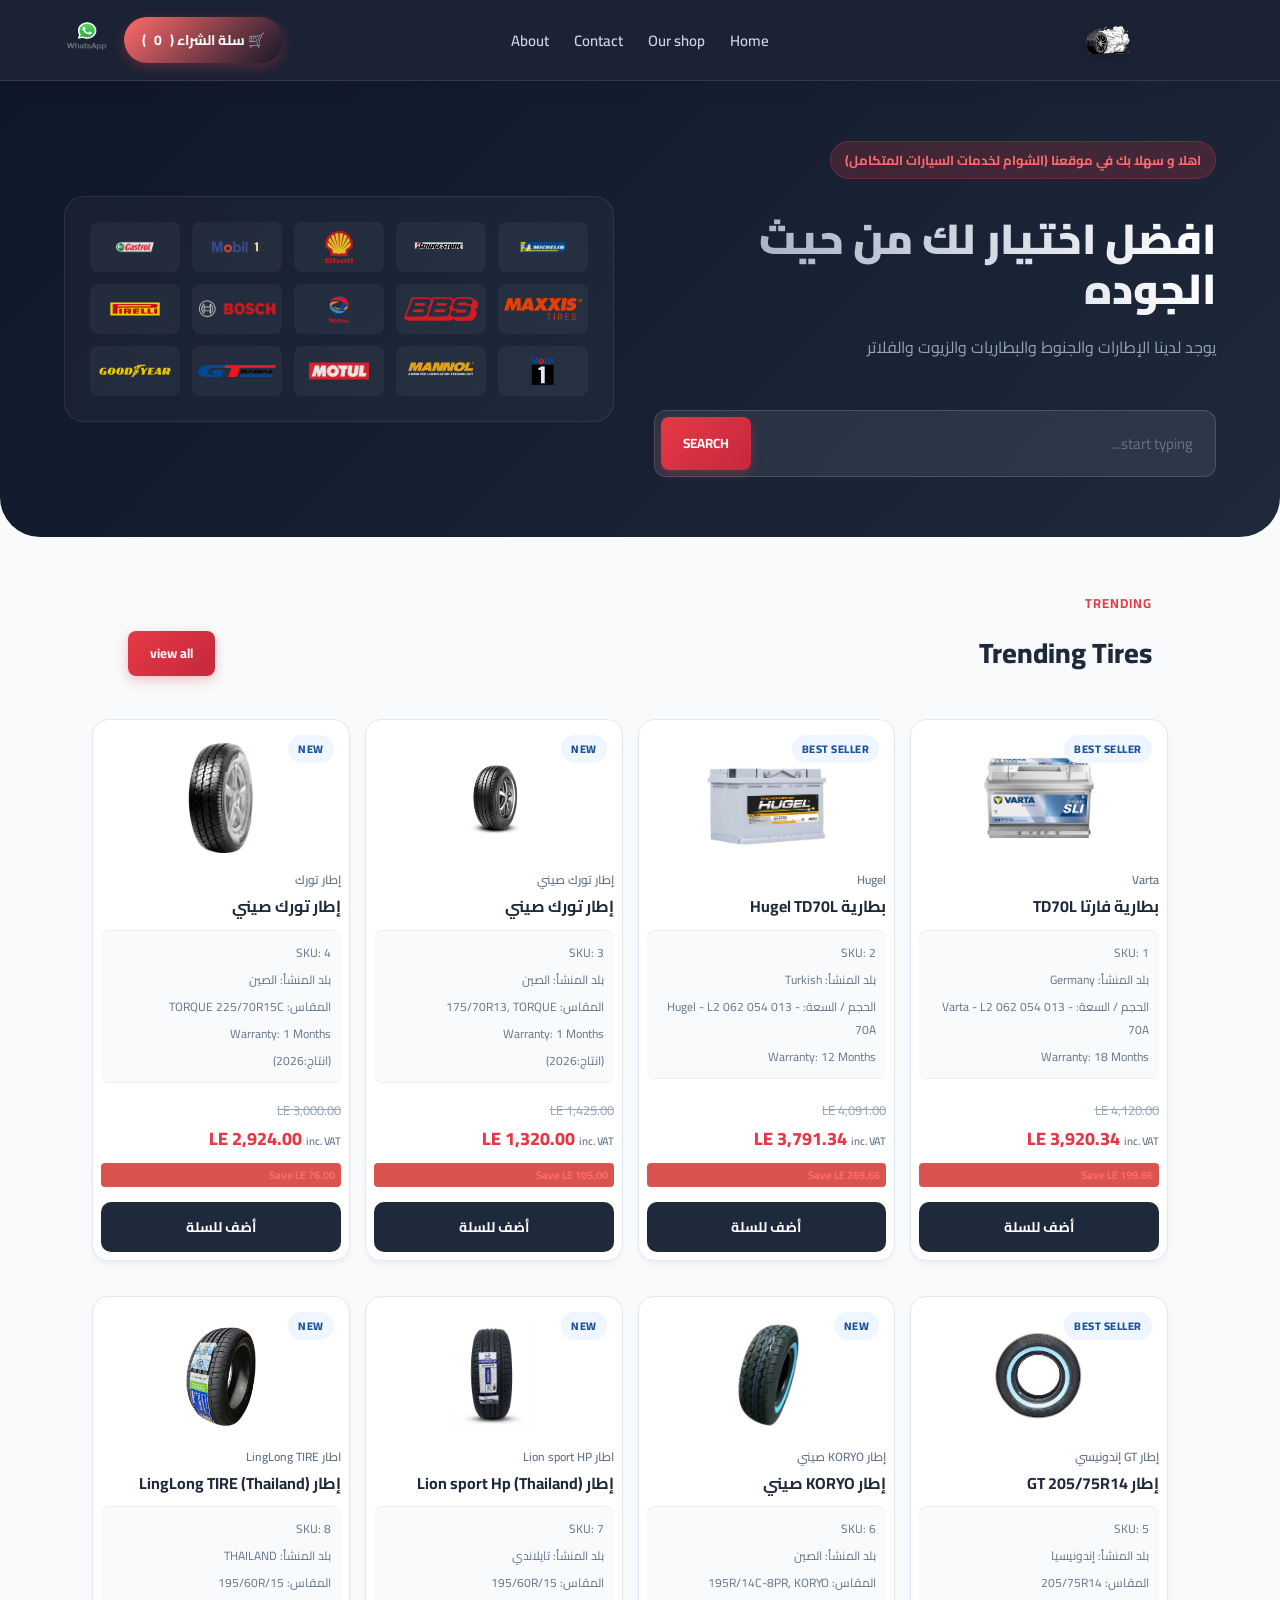
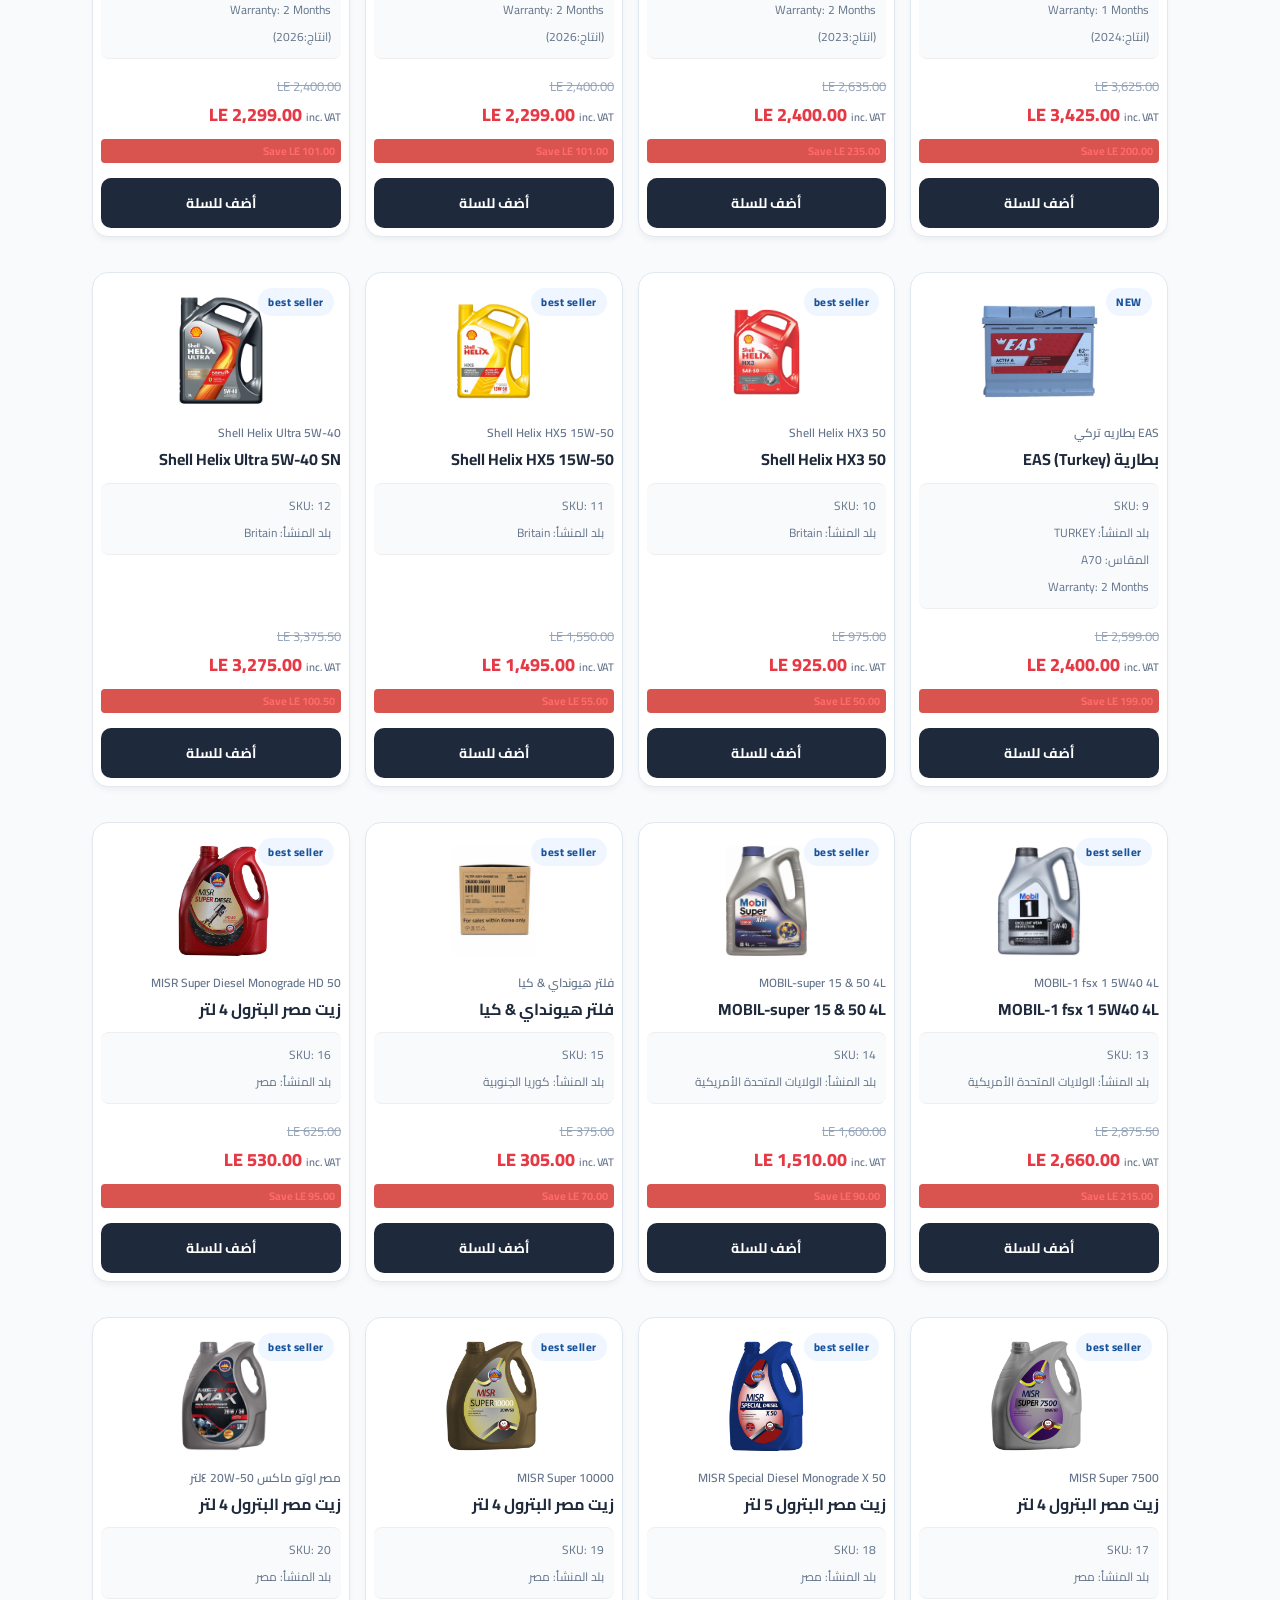
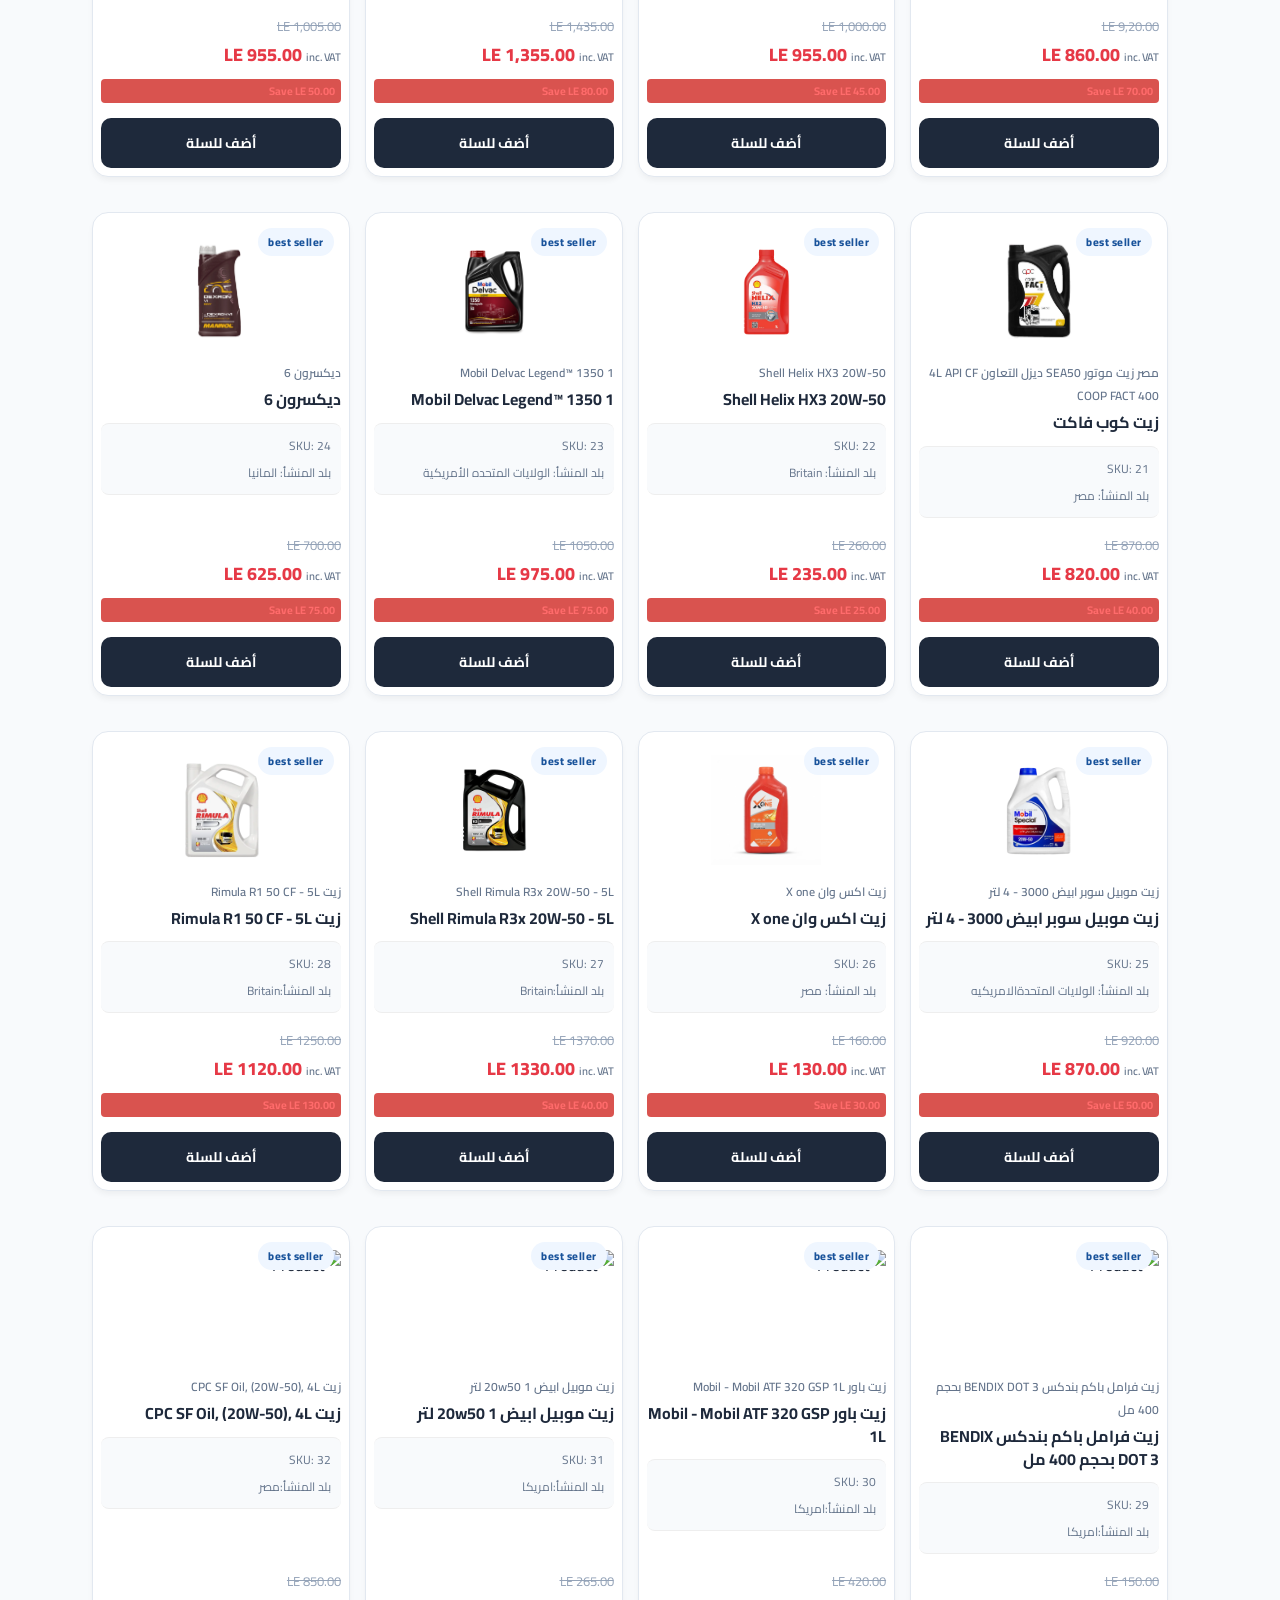
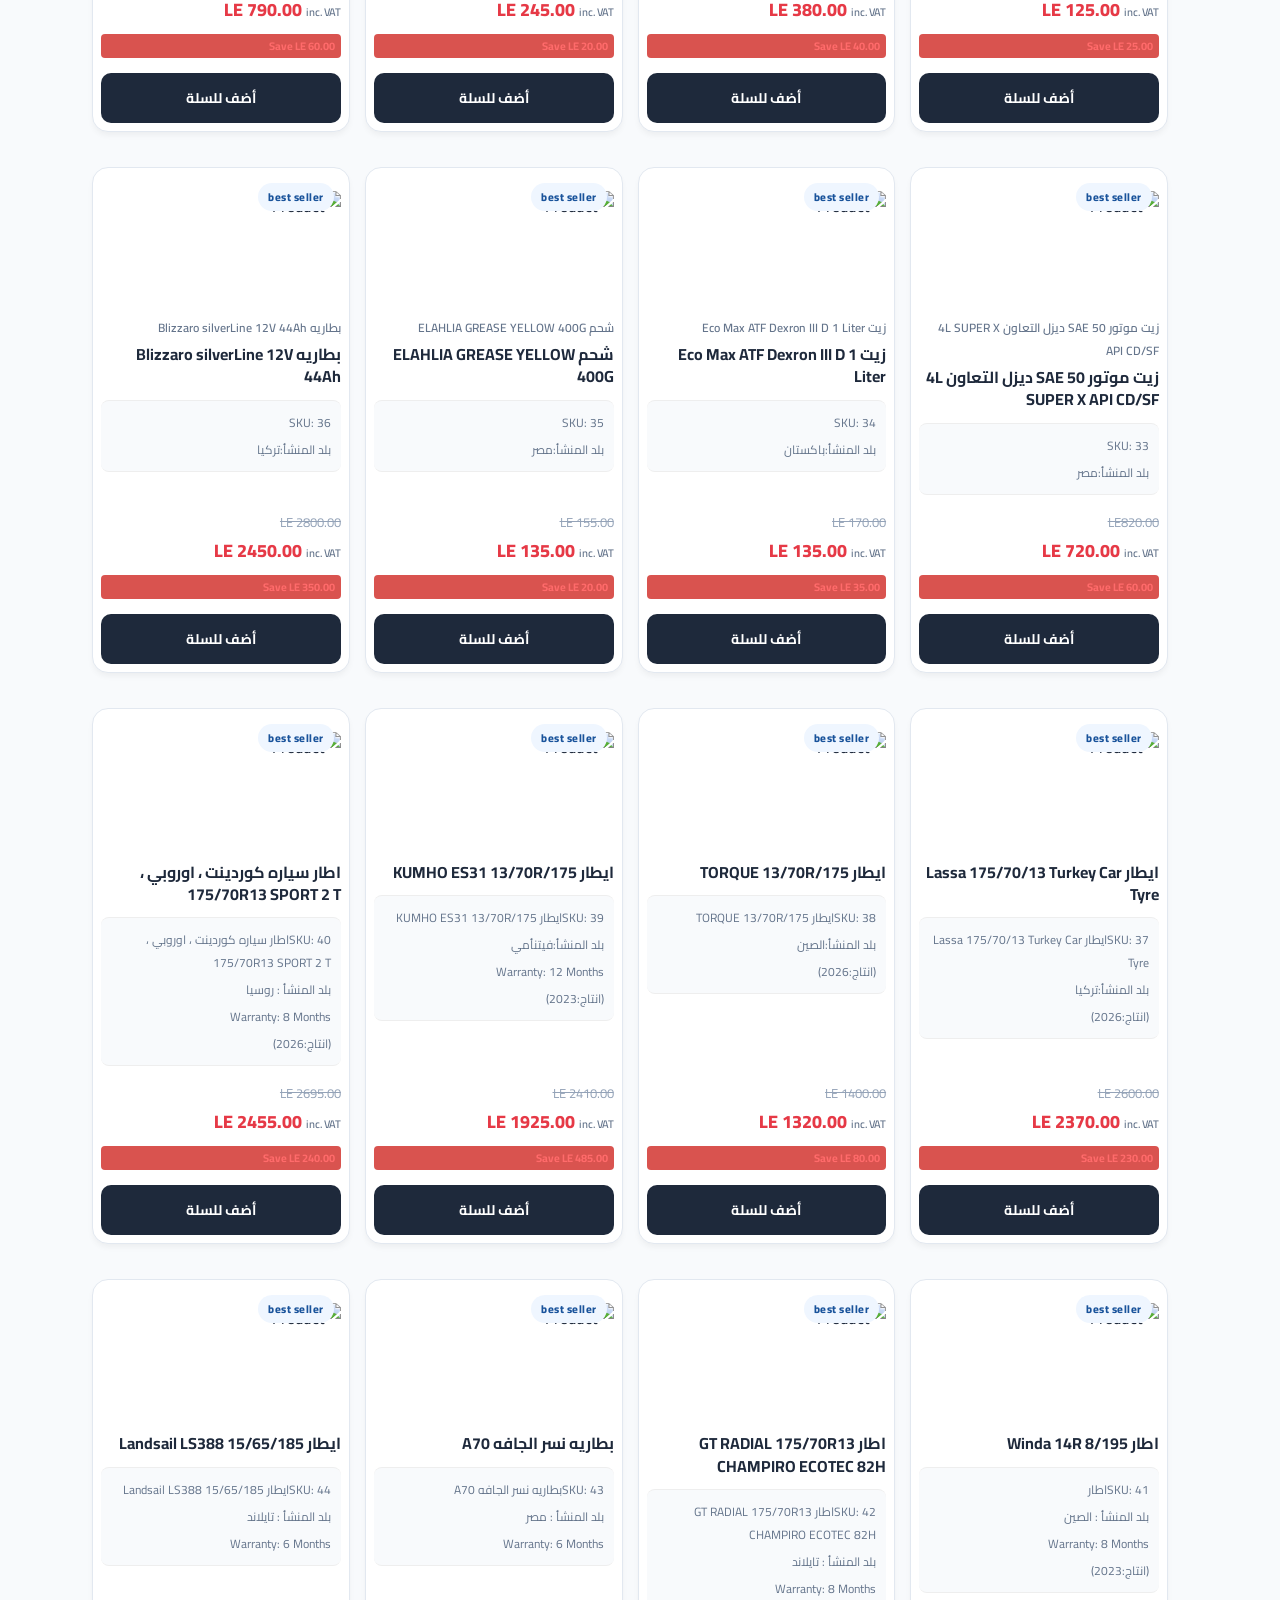
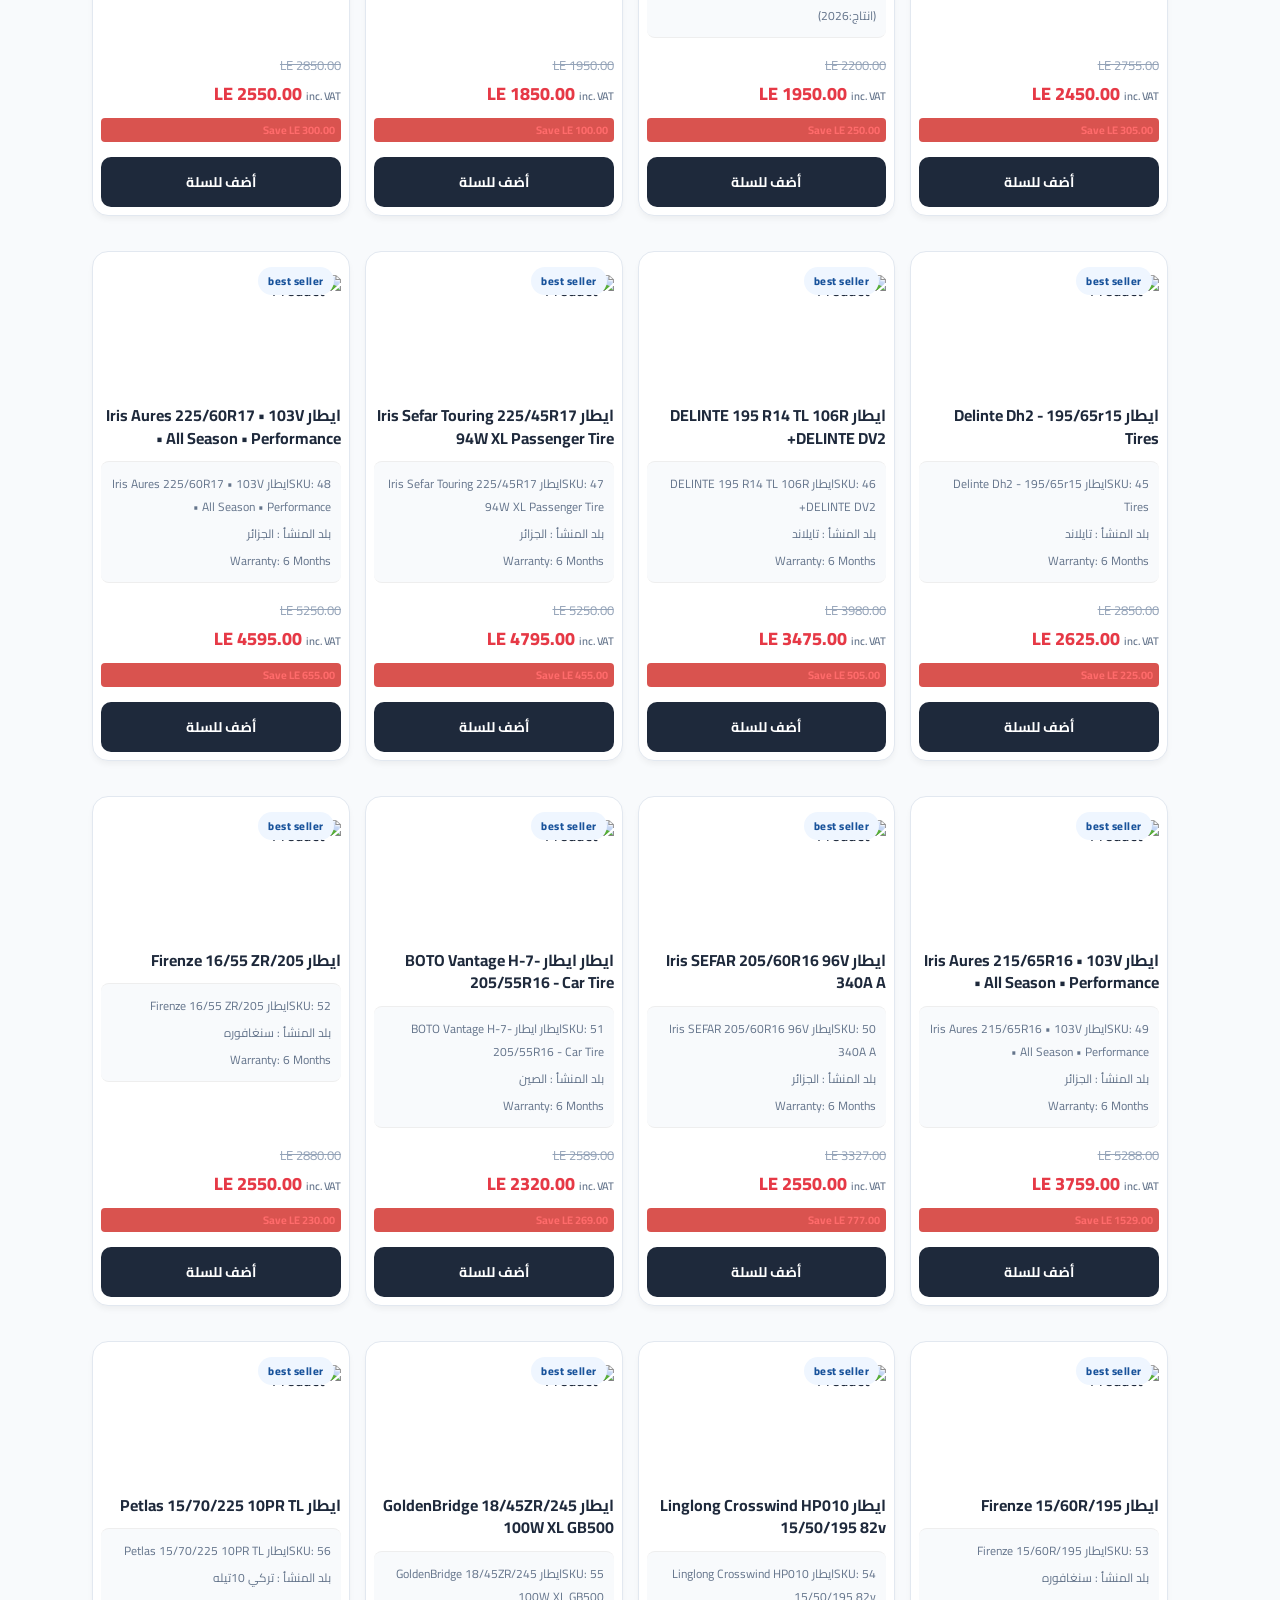
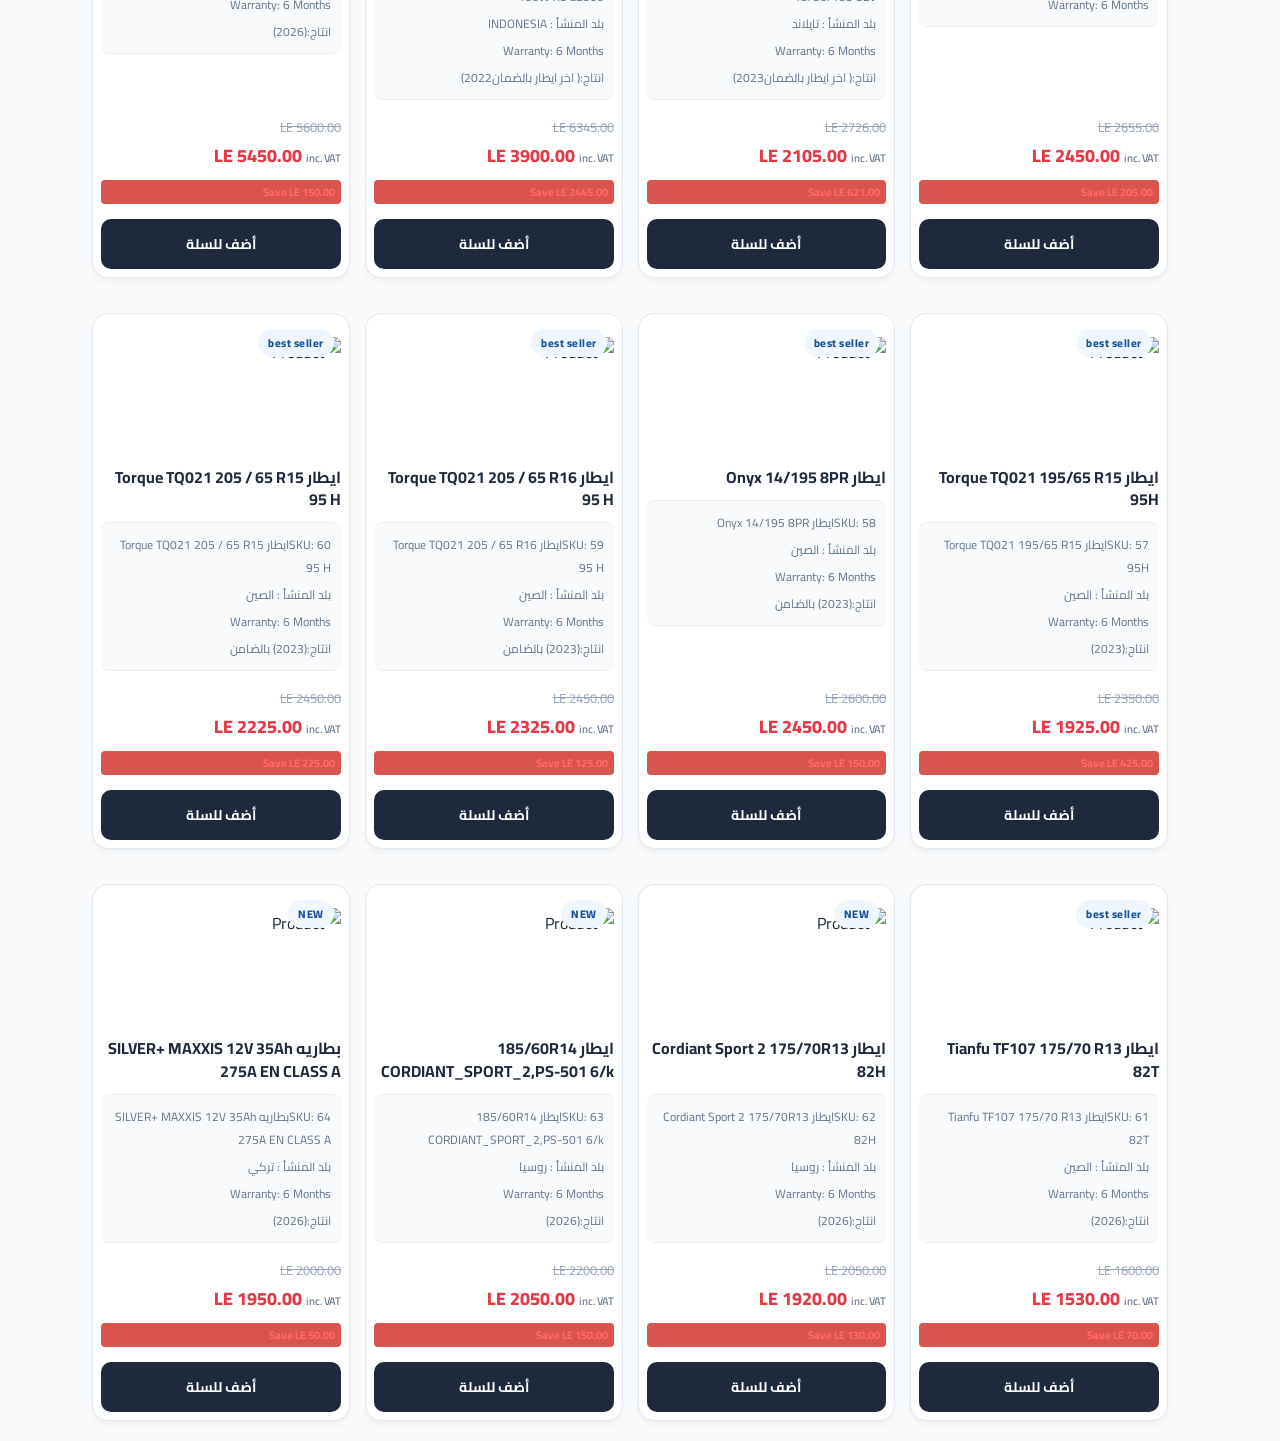
==== commit bef92afa: "Update fmt.Println message from 'Hello' to 'Goodbye'" ====
--- a/index.html
+++ b/index.html
@@ -7,8 +7,10 @@
     <link rel="preconnect" href="https://fonts.googleapis.com">
     <link rel="preconnect" href="https://fonts.gstatic.com" crossorigin>
     <link href="https://fonts.googleapis.com/css2?family=Cairo:wght@300;400;600;700;900&display=swap" rel="stylesheet">
+    <link rel="icon" type="image/png" href="img/111.png">
     <link rel="stylesheet" href="style.css" />
     <title>الشوام لخدمات السيارات</title>
+    <meta name="google-site-verification" content="WrYSeGlJHgmanwtb8EWL_xaGE7k5ysZZuD9s4r6VV44" />
     <style>
          :root {
             --primary: #e63946;
@@ -129,14 +131,12 @@
             gap: 40px;
             position: relative;
             overflow: visible;
-            /* تعديل لمنع قص قائمة البحث */
         }
         
         .landing-page-left-section {
             flex: 1;
             max-width: 600px;
             z-index: 10;
-            /* زيادة الـ z-index لضمان الظهور فوق العناصر */
             position: relative;
         }
         
@@ -303,9 +303,9 @@
         
         .trending-cards {
             display: grid;
-            grid-template-columns: repeat(auto-fill, minmax(260px, 1fr));
-            gap: 25px;
-            padding: 20px 5% 60px 5%;
+            grid-template-columns: repeat(auto-fill, minmax(240px, 1fr));
+            gap: 15px;
+            padding: 10px 3%;
             max-width: 1400px;
             margin: 0 auto;
         }
@@ -333,7 +333,7 @@
             top: 15px;
             right: 15px;
             background: #eff6ff;
-            color: #3b82f6;
+            color: #004190e5;
             font-size: 11px;
             font-weight: 800;
             padding: 4px 10px;
@@ -660,6 +660,113 @@
             background-color: #1ebe5d;
             box-shadow: 0 6px 16px rgba(37, 211, 102, 0.4);
         }
+        /* --- CHECKOUT / PAYMENT --- */
+        
+        .checkout-modal {
+            display: none;
+            position: fixed;
+            z-index: 2100;
+            left: 0;
+            top: 0;
+            width: 100%;
+            height: 100%;
+            background-color: rgba(15, 23, 42, 0.6);
+            backdrop-filter: blur(5px);
+        }
+        
+        .checkout-modal-content {
+            background: #fff;
+            margin: 5vh auto;
+            padding: 25px;
+            width: 92%;
+            max-width: 520px;
+            border-radius: 20px;
+            direction: rtl;
+            text-align: right;
+            position: relative;
+            max-height: 90vh;
+            overflow-y: auto;
+        }
+        
+        .checkout-field {
+            margin-bottom: 12px;
+        }
+        
+        .checkout-field label {
+            display: block;
+            font-size: 13px;
+            font-weight: 700;
+            margin-bottom: 5px;
+        }
+        
+        .checkout-field input,
+        .checkout-field textarea {
+            width: 100%;
+            padding: 11px 12px;
+            border: 1px solid var(--border-color);
+            border-radius: 10px;
+            font-size: 14px;
+            outline: none;
+        }
+        
+        .checkout-field input:focus,
+        .checkout-field textarea:focus {
+            border-color: var(--primary);
+        }
+        
+        .pay-method {
+            display: flex;
+            align-items: center;
+            gap: 10px;
+            border: 2px solid var(--border-color);
+            border-radius: 12px;
+            padding: 12px;
+            margin-bottom: 10px;
+            cursor: pointer;
+            font-weight: 700;
+            font-size: 14px;
+            transition: var(--transition);
+        }
+        
+        .pay-method small {
+            display: block;
+            font-weight: 400;
+            color: var(--text-muted);
+            font-size: 12px;
+        }
+        
+        .pay-method:has(input:checked) {
+            border-color: var(--primary);
+            background: #fff5f5;
+        }
+        
+        .checkout-summary {
+            background: #f8fafc;
+            border: 1px solid var(--border-color);
+            border-radius: 12px;
+            padding: 12px;
+            margin-bottom: 15px;
+            font-size: 13px;
+        }
+        
+        .pay-now-btn {
+            background: linear-gradient(135deg, var(--primary), var(--primary-dark));
+            color: white;
+            border: none;
+            padding: 14px;
+            width: 100%;
+            border-radius: 12px;
+            font-size: 16px;
+            font-weight: 700;
+            cursor: pointer;
+            margin-top: 12px;
+            box-shadow: 0 4px 12px rgba(230, 57, 70, 0.3);
+        }
+        
+        .pay-now-btn:disabled {
+            opacity: 0.6;
+            cursor: wait;
+        }
         /* Responsive Design */
         
         @media (max-width: 900px) {
@@ -675,6 +782,71 @@
             }
             .header-links a:not(.header-actions a) {
                 display: none;
+            }
+        }
+        /* --- MOBILE: كارتين جنب بعض --- */
+        
+        @media (max-width: 600px) {
+            .trending-cards {
+                grid-template-columns: repeat(2, minmax(0, 1fr));
+                gap: 10px;
+                padding: 10px 8px;
+            }
+            .trending-container {
+                padding: 30px 4% 10px 4%;
+            }
+            .trendingHeader h1 {
+                font-size: 22px;
+            }
+            .card {
+                padding: 10px;
+                border-radius: 12px;
+            }
+            .card:hover {
+                transform: none;
+            }
+            .card .badge {
+                top: 8px;
+                right: 8px;
+                font-size: 10px;
+                padding: 3px 7px;
+            }
+            .card .main-img {
+                height: 110px;
+                margin: 8px 0;
+            }
+            .product-title {
+                font-size: 13px;
+                margin-bottom: 8px;
+            }
+            .product-specs {
+                font-size: 11px;
+                padding: 8px;
+                margin-bottom: 10px;
+            }
+            .old-price {
+                font-size: 11px;
+            }
+            .current-price {
+                font-size: 14px;
+            }
+            .current-price small {
+                display: none;
+            }
+            .save-tag {
+                font-size: 10px;
+                margin-bottom: 8px;
+            }
+            .add-to-cart-btn {
+                padding: 9px 4px;
+                font-size: 13px;
+            }
+            .header {
+                padding: 10px 3%;
+            }
+            .cart-icon-btn {
+                padding: 8px 12px;
+                font-size: 12px;
             }
         }
     </style>
@@ -693,16 +865,15 @@
                 <h3>عن محلاتنا</h3>
                 <p>أفضل اختيار لك من حيث الجودة للإطارات والبطاريات والزيوت.</p>
             </div>
-            <div class="header-actions">
-                <!-- زر سلة الشراء -->
-                <button class="cart-icon-btn" onclick="openCartModal()">
-                    🛒 سلة الشراء (<span id="cart-count">0</span>)
-                </button>
-                <a href="https://wa.me/201277596435" target="_blank">
-                    <img src="img/logo-whatsapp-png-46053.png" width="40" height="40" alt="WhatsApp" />
-                </a>
-                <button class="btn">Sign in</button>
-            </div>
+        </div>
+        <div class="header-actions">
+            <!-- زر سلة الشراء -->
+            <button class="cart-icon-btn" onclick="openCartModal()">
+                🛒 سلة الشراء (<span id="cart-count">0</span>)
+            </button>
+            <a href="https://wa.me/201277596435" target="_blank">
+                <img src="img/logo-whatsapp-png-46053.png" width="40" height="40" alt="WhatsApp" />
+            </a>
         </div>
     </div>
 
@@ -756,7 +927,7 @@
                 <span class="brand-name">Varta</span>
                 <h3 class="product-title">بطارية فارتا TD70L</h3>
                 <ul class="product-specs">
-                    <li><span>SKU: 201010620</span></li>
+                    <li><span>SKU: 1</span></li>
                     <li><span>بلد المنشأ: Germany</span></li>
                     <li><span>الحجم / السعة: Varta - L2 062 054 013 - 70A</span></li>
                     <li><span>Warranty: 18 Months</span></li>
@@ -778,7 +949,7 @@
                 <span class="brand-name">Hugel</span>
                 <h3 class="product-title">بطارية Hugel TD70L</h3>
                 <ul class="product-specs">
-                    <li><span>SKU: 201010620</span></li>
+                    <li><span>SKU: 2</span></li>
                     <li><span>بلد المنشأ: Turkish</span></li>
                     <li><span>الحجم / السعة: Hugel - L2 062 054 013 - 70A</span></li>
                     <li><span>Warranty: 12 Months</span></li>
@@ -800,10 +971,11 @@
                 <span class="brand-name">إطار تورك صيني</span>
                 <h3 class="product-title">إطار تورك صيني</h3>
                 <ul class="product-specs">
-                    <li><span>SKU: 201010621</span></li>
+                    <li><span>SKU: 3</span></li>
                     <li><span>بلد المنشأ: الصين</span></li>
                     <li><span>المقاس: 175/70R13, TORQUE</span></li>
                     <li><span>Warranty: 1 Months</span></li>
+                    <li><span>(انتاج:2026)</span></li>
                 </ul>
                 <div class="price-box">
                     <span class="old-price">LE 1,425.00</span>
@@ -822,10 +994,11 @@
                 <span class="brand-name">إطار تورك</span>
                 <h3 class="product-title">إطار تورك صيني</h3>
                 <ul class="product-specs">
-                    <li><span>SKU: 201010621</span></li>
+                    <li><span>SKU: 4</span></li>
                     <li><span>بلد المنشأ: الصين</span></li>
                     <li><span>المقاس: TORQUE 225/70R15C</span></li>
                     <li><span>Warranty: 1 Months</span></li>
+                    <li><span>(انتاج:2026)</span></li>
                 </ul>
                 <div class="price-box">
                     <span class="old-price">LE 3,000.00</span>
@@ -844,10 +1017,11 @@
                 <span class="brand-name">إطار GT إندونيسي</span>
                 <h3 class="product-title">إطار GT 205/75R14</h3>
                 <ul class="product-specs">
-                    <li><span>SKU: 201010621</span></li>
+                    <li><span>SKU: 5</span></li>
                     <li><span>بلد المنشأ: إندونيسيا</span></li>
                     <li><span>المقاس: 205/75R14</span></li>
                     <li><span>Warranty: 1 Months</span></li>
+                    <li><span>(انتاج:2024)</span></li>
                 </ul>
                 <div class="price-box">
                     <span class="old-price">LE 3,625.00</span>
@@ -866,10 +1040,11 @@
                 <span class="brand-name">إطار KORYO صيني</span>
                 <h3 class="product-title">إطار KORYO صيني</h3>
                 <ul class="product-specs">
-                    <li><span>SKU: 201010621</span></li>
+                    <li><span>SKU: 6</span></li>
                     <li><span>بلد المنشأ: الصين</span></li>
                     <li><span>المقاس: 195R/14C-8PR, KORYO</span></li>
                     <li><span>Warranty: 2 Months</span></li>
+                    <li><span>(انتاج:2023)</span></li>
                 </ul>
                 <div class="price-box">
                     <span class="old-price">LE 2,635.00</span>
@@ -888,10 +1063,11 @@
                 <span class="brand-name">اطار Lion sport HP</span>
                 <h3 class="product-title">إطار Lion sport Hp (Thailand)</h3>
                 <ul class="product-specs">
-                    <li><span>SKU: 201010621</span></li>
+                    <li><span>SKU: 7</span></li>
                     <li><span>بلد المنشأ: تايلاندي</span></li>
                     <li><span>المقاس: 195/60R/15</span></li>
                     <li><span>Warranty: 2 Months</span></li>
+                    <li><span>(انتاج:2026)</span></li>
                 </ul>
                 <div class="price-box">
                     <span class="old-price">LE 2,400.00</span>
@@ -910,10 +1086,11 @@
                 <span class="brand-name">اطار LingLong TIRE</span>
                 <h3 class="product-title">إطار LingLong TIRE (Thailand)</h3>
                 <ul class="product-specs">
-                    <li><span>SKU: 201010621</span></li>
+                    <li><span>SKU: 8</span></li>
                     <li><span>بلد المنشأ: THAILAND</span></li>
                     <li><span>المقاس: 195/60R/15</span></li>
                     <li><span>Warranty: 2 Months</span></li>
+                    <li><span>(انتاج:2026)</span></li>
                 </ul>
                 <div class="price-box">
                     <span class="old-price">LE 2,400.00</span>
@@ -932,7 +1109,7 @@
                 <span class="brand-name">EAS بطاريه تركي</span>
                 <h3 class="product-title">بطارية EAS (Turkey)</h3>
                 <ul class="product-specs">
-                    <li><span>SKU: 201010621</span></li>
+                    <li><span>SKU: 9</span></li>
                     <li><span>بلد المنشأ: TURKEY</span></li>
                     <li><span>المقاس: A70</span></li>
                     <li><span>Warranty: 2 Months</span></li>
@@ -954,7 +1131,7 @@
                 <span class="brand-name">Shell Helix HX3 50</span>
                 <h3 class="product-title">Shell Helix HX3 50</h3>
                 <ul class="product-specs">
-                    <li><span>SKU: 2010106281</span></li>
+                    <li><span>SKU: 10</span></li>
                     <li><span>بلد المنشأ: Britain</span></li>
                 </ul>
                 <div class="price-box">
@@ -974,16 +1151,16 @@
                 <span class="brand-name">Shell Helix HX5 15W-50</span>
                 <h3 class="product-title">Shell Helix HX5 15W-50</h3>
                 <ul class="product-specs">
-                    <li><span>SKU: 2010106282</span></li>
+                    <li><span>SKU: 11</span></li>
                     <li><span>بلد المنشأ: Britain</span></li>
                 </ul>
                 <div class="price-box">
-                    <span class="old-price">LE 1,410.00</span>
-                    <span class="current-price">LE 1,375.00 <small>inc. VAT</small></span>
-                </div>
-                <span class="save-tag">Save LE 35.00</span>
-            </div>
-            <button class="add-to-cart-btn" onclick="addToCart('product11', 'Shell Helix HX5 15W-50', 1375.00, 'img/شيل اصفر.webp')">أضف للسلة</button>
+                    <span class="old-price">LE 1,550.00</span>
+                    <span class="current-price">LE 1,495.00 <small>inc. VAT</small></span>
+                </div>
+                <span class="save-tag">Save LE 55.00</span>
+            </div>
+            <button class="add-to-cart-btn" onclick="addToCart('product11', 'Shell Helix HX5 15W-50', 1495.00, 'img/شيل اصفر.webp')">أضف للسلة</button>
         </div>
 
         <!-- كارت 12 -->
@@ -994,7 +1171,7 @@
                 <span class="brand-name">Shell Helix Ultra 5W-40</span>
                 <h3 class="product-title">Shell Helix Ultra 5W-40 SN</h3>
                 <ul class="product-specs">
-                    <li><span>SKU: 2010106282</span></li>
+                    <li><span>SKU: 12</span></li>
                     <li><span>بلد المنشأ: Britain</span></li>
                 </ul>
                 <div class="price-box">
@@ -1013,7 +1190,7 @@
                 <span class="brand-name">MOBIL-1 fsx 1 5W40 4L</span>
                 <h3 class="product-title">MOBIL-1 fsx 1 5W40 4L</h3>
                 <ul class="product-specs">
-                    <li><span>SKU: 2010106282</span></li>
+                    <li><span>SKU: 13</span></li>
                     <li><span>بلد المنشأ: الولايات المتحدة الأمريكية</span></li>
                 </ul>
                 <div class="price-box">
@@ -1032,16 +1209,16 @@
                 <span class="brand-name">MOBIL-super 15 & 50 4L</span>
                 <h3 class="product-title">MOBIL-super 15 & 50 4L</h3>
                 <ul class="product-specs">
-                    <li><span>SKU: 2010106282</span></li>
+                    <li><span>SKU: 14</span></li>
                     <li><span>بلد المنشأ: الولايات المتحدة الأمريكية</span></li>
                 </ul>
                 <div class="price-box">
-                    <span class="old-price">LE 1,375.00</span>
-                    <span class="current-price">LE 1,315.00 <small>inc. VAT</small></span>
-                </div>
-                <span class="save-tag">Save LE 60.00</span>
-            </div>
-            <button class="add-to-cart-btn" onclick="addToCart('product14', 'MOBIL-super 15 & 50 4L', 1315.00, 'img/mobil5000.webp')">أضف للسلة</button>
+                    <span class="old-price">LE 1,600.00</span>
+                    <span class="current-price">LE 1,510.00 <small>inc. VAT</small></span>
+                </div>
+                <span class="save-tag">Save LE 90.00</span>
+            </div>
+            <button class="add-to-cart-btn" onclick="addToCart('product14', 'MOBIL-super 15 & 50 4L', 1510.00, 'img/mobil5000.webp')">أضف للسلة</button>
         </div>
         <!-- كارت 15 -->
         <div class="card" id="card-product15">
@@ -1051,7 +1228,7 @@
                 <span class="brand-name">فلتر هيونداي & كيا</span>
                 <h3 class="product-title">فلتر هيونداي & كيا</h3>
                 <ul class="product-specs">
-                    <li><span>SKU: 2010106282</span></li>
+                    <li><span>SKU: 15</span></li>
                     <li><span>بلد المنشأ: كوريا الجنوبية</span></li>
                 </ul>
                 <div class="price-box">
@@ -1070,7 +1247,7 @@
                 <span class="brand-name">MISR Super Diesel Monograde HD 50</span>
                 <h3 class="product-title">زيت مصر البترول 4 لتر</h3>
                 <ul class="product-specs">
-                    <li><span>SKU: 2010106282</span></li>
+                    <li><span>SKU: 16</span></li>
                     <li><span>بلد المنشأ: مصر</span></li>
                 </ul>
                 <div class="price-box">
@@ -1089,16 +1266,16 @@
                 <span class="brand-name">MISR Super 7500</span>
                 <h3 class="product-title">زيت مصر البترول 4 لتر</h3>
                 <ul class="product-specs">
-                    <li><span>SKU: 2010106282</span></li>
+                    <li><span>SKU: 17</span></li>
                     <li><span>بلد المنشأ: مصر</span></li>
                 </ul>
                 <div class="price-box">
-                    <span class="old-price">LE 1,190.00</span>
-                    <span class="current-price">LE 1,150.00 <small>inc. VAT</small></span>
-                </div>
-                <span class="save-tag">Save LE 40.00</span>
-            </div>
-            <button class="add-to-cart-btn" onclick="addToCart('product17', 'MISR Super 7500 4L', 1150.00, 'img/زيت مصر البترول 7500.jpg')">أضف للسلة</button>
+                    <span class="old-price">LE 9,20.00</span>
+                    <span class="current-price">LE 860.00 <small>inc. VAT</small></span>
+                </div>
+                <span class="save-tag">Save LE 70.00</span>
+            </div>
+            <button class="add-to-cart-btn" onclick="addToCart('product17', 'MISR Super 7500 4L', 860.00, 'img/زيت مصر البترول 7500.jpg')">أضف للسلة</button>
         </div>
         <!-- كارت 18 -->
         <div class="card" id="card-product18">
@@ -1108,7 +1285,7 @@
                 <span class="brand-name">MISR Special Diesel Monograde X 50</span>
                 <h3 class="product-title">زيت مصر البترول 5 لتر</h3>
                 <ul class="product-specs">
-                    <li><span>SKU: 2010106282</span></li>
+                    <li><span>SKU: 18</span></li>
                     <li><span>بلد المنشأ: مصر</span></li>
                 </ul>
                 <div class="price-box">
@@ -1127,7 +1304,7 @@
                 <span class="brand-name">MISR Super 10000</span>
                 <h3 class="product-title">زيت مصر البترول 4 لتر</h3>
                 <ul class="product-specs">
-                    <li><span>SKU: 2010106282</span></li>
+                    <li><span>SKU: 19</span></li>
                     <li><span>بلد المنشأ: مصر</span></li>
                 </ul>
                 <div class="price-box">
@@ -1146,7 +1323,7 @@
                 <span class="brand-name">مصر اوتو ماكس 20W-50 ٤لتر</span>
                 <h3 class="product-title">زيت مصر البترول 4 لتر</h3>
                 <ul class="product-specs">
-                    <li><span>SKU: 2010106282</span></li>
+                    <li><span>SKU: 20</span></li>
                     <li><span>بلد المنشأ: مصر</span></li>
                 </ul>
                 <div class="price-box">
@@ -1165,16 +1342,16 @@
                 <span class="brand-name">مصر زيت موتور SEA50 ديزل التعاون 4L API CF COOP FACT 400</span>
                 <h3 class="product-title">زيت كوب فاكت</h3>
                 <ul class="product-specs">
-                    <li><span>SKU: 2010106282</span></li>
+                    <li><span>SKU: 21</span></li>
                     <li><span>بلد المنشأ: مصر</span></li>
                 </ul>
                 <div class="price-box">
-                    <span class="old-price">LE 805.00</span>
-                    <span class="current-price">LE 765.00 <small>inc. VAT</small></span>
+                    <span class="old-price">LE 870.00</span>
+                    <span class="current-price">LE 820.00 <small>inc. VAT</small></span>
                 </div>
                 <span class="save-tag">Save LE 40.00</span>
             </div>
-            <button class="add-to-cart-btn" onclick="addToCart('product21', 'زيت كوب فاكت SEA50', 765.00, 'img/cpc.jpg')">أضف للسلة</button>
+            <button class="add-to-cart-btn" onclick="addToCart('product21', 'زيت كوب فاكت SEA50', 820.00, 'img/cpc.jpg')">أضف للسلة</button>
         </div>
         <!-- كارت 22 -->
         <div class="card" id="card-product22">
@@ -1184,16 +1361,863 @@
                 <span class="brand-name">Shell Helix HX3 20W-50</span>
                 <h3 class="product-title">Shell Helix HX3 20W-50</h3>
                 <ul class="product-specs">
-                    <li><span>SKU: 2010106282</span></li>
+                    <li><span>SKU: 22</span></li>
                     <li><span>بلد المنشأ: Britain</span></li>
                 </ul>
                 <div class="price-box">
-                    <span class="old-price">LE 360.00</span>
-                    <span class="current-price">LE 335.00 <small>inc. VAT</small></span>
+                    <span class="old-price">LE 260.00</span>
+                    <span class="current-price">LE 235.00 <small>inc. VAT</small></span>
                 </div>
                 <span class="save-tag">Save LE 25.00</span>
             </div>
-            <button class="add-to-cart-btn" onclick="addToCart('product22', 'Shell Helix HX3 20W-50', 335.00, 'img/shell1l.webp')">أضف للسلة</button>
+            <button class="add-to-cart-btn" onclick="addToCart('product22', 'Shell Helix HX3 20W-50', 235.00, 'img/shell1l.webp')">أضف للسلة</button>
+        </div>
+        <!-- كارت 23 -->
+        <div class="card" id="card-product23">
+            <span class="badge" onclick="openProductModal('product23')" style="cursor:pointer;">best seller</span>
+            <img src="img/Mobil-Delvac-Legend™-1350-1.webp" class="main-img" alt="Product" onclick="openProductModal('product23')" style="cursor:pointer;">
+            <div class="card-body" onclick="openProductModal('product23')" style="cursor:pointer;">
+                <span class="brand-name">Mobil Delvac Legend™ 1350 1</span>
+                <h3 class="product-title">Mobil Delvac Legend™ 1350 1</h3>
+                <ul class="product-specs">
+                    <li><span>SKU: 23</span></li>
+                    <li><span>بلد المنشأ: الولايات المتحده الأمريكية</span></li>
+                </ul>
+                <div class="price-box">
+                    <span class="old-price">LE 1050.00</span>
+                    <span class="current-price">LE 975.00 <small>inc. VAT</small></span>
+                </div>
+                <span class="save-tag">Save LE 75.00</span>
+            </div>
+            <button class="add-to-cart-btn" onclick="addToCart('product23', 'Mobil Delvac Legend™ 1350 1', 975.00, 'img/Mobil-Delvac-Legend™-1350-1.webp')">أضف للسلة</button>
+        </div>
+        <!-- كارت 24 -->
+        <div class="card" id="card-product24">
+            <span class="badge" onclick="openProductModal('product24')" style="cursor:pointer;">best seller</span>
+            <img src="img/pwer.webp" class="main-img" alt="Product" onclick="openProductModal('product24')" style="cursor:pointer;">
+            <div class="card-body" onclick="openProductModal('product24')" style="cursor:pointer;">
+                <span class="brand-name">ديكسرون 6</span>
+                <h3 class="product-title">ديكسرون 6</h3>
+                <ul class="product-specs">
+                    <li><span>SKU: 24</span></li>
+                    <li><span>بلد المنشأ: المانيا</span></li>
+                </ul>
+                <div class="price-box">
+                    <span class="old-price">LE 700.00</span>
+                    <span class="current-price">LE 625.00 <small>inc. VAT</small></span>
+                </div>
+                <span class="save-tag">Save LE 75.00</span>
+            </div>
+            <button class="add-to-cart-btn" onclick="addToCart('product24', 'ديكسرون 6', 625.00, 'img/pwer.webp')">أضف للسلة</button>
+        </div>
+        <!-- كارت 25 -->
+        <div class="card" id="card-product25">
+            <span class="badge" onclick="openProductModal('product25')" style="cursor:pointer;">best seller</span>
+            <img src="img/موبيل ابيض.webp" class="main-img" alt="Product" onclick="openProductModal('product25')" style="cursor:pointer;">
+            <div class="card-body" onclick="openProductModal('product25')" style="cursor:pointer;">
+                <span class="brand-name">زيت موبيل سوبر ابيض 3000 - 4 لتر</span>
+                <h3 class="product-title">زيت موبيل سوبر ابيض 3000 - 4 لتر</h3>
+                <ul class="product-specs">
+                    <li><span>SKU: 25</span></li>
+                    <li><span>بلد المنشأ: الولايات المتحدةالامريكيه</span></li>
+                </ul>
+                <div class="price-box">
+                    <span class="old-price">LE 920.00</span>
+                    <span class="current-price">LE 870.00 <small>inc. VAT</small></span>
+                </div>
+                <span class="save-tag">Save LE 50.00</span>
+            </div>
+            <button class="add-to-cart-btn" onclick="addToCart('product25', 'زيت موبيل سوبر ابيض 3000 - 4 لتر', 870.00, 'img/موبيل ابيض.webp')">أضف للسلة</button>
+        </div>
+        <!-- كارت 26 -->
+        <div class="card" id="card-product26">
+            <span class="badge" onclick="openProductModal('product26')" style="cursor:pointer;">best seller</span>
+            <img src="img/WhatsApp Image 2026-09-23 at 5.02.44 PM.jpeg" class="main-img" alt="Product" onclick="openProductModal('product26')" style="cursor:pointer;">
+            <div class="card-body" onclick="openProductModal('product26')" style="cursor:pointer;">
+                <span class="brand-name">زيت اكس وان X one</span>
+                <h3 class="product-title">زيت اكس وان X one</h3>
+                <ul class="product-specs">
+                    <li><span>SKU: 26</span></li>
+                    <li><span>بلد المنشأ: مصر</span></li>
+                </ul>
+                <div class="price-box">
+                    <span class="old-price">LE 160.00</span>
+                    <span class="current-price">LE 130.00 <small>inc. VAT</small></span>
+                </div>
+                <span class="save-tag">Save LE 30.00</span>
+            </div>
+            <button class="add-to-cart-btn" onclick="addToCart('product26', 'زيت اكس وان X one', 130.00, 'img/WhatsApp Image 2026-09-23 at 5.02.44 PM.jpeg')">أضف للسلة</button>
+        </div>
+        <!-- كارت 27 -->
+        <div class="card" id="card-product27">
+            <span class="badge" onclick="openProductModal('product27')" style="cursor:pointer;">best seller</span>
+            <img src="img/shell11.webp" class="main-img" alt="Product" onclick="openProductModal('product27')" style="cursor:pointer;">
+            <div class="card-body" onclick="openProductModal('product27')" style="cursor:pointer;">
+                <span class="brand-name">Shell Rimula R3x 20W-50 - 5L</span>
+                <h3 class="product-title">Shell Rimula R3x 20W-50 - 5L </h3>
+                <ul class="product-specs">
+                    <li><span>SKU: 27</span></li>
+                    <li><span>بلد المنشأ:Britain </span></li>
+                </ul>
+                <div class="price-box">
+                    <span class="old-price">LE 1370.00</span>
+                    <span class="current-price">LE 1330.00 <small>inc. VAT</small></span>
+                </div>
+                <span class="save-tag">Save LE 40.00</span>
+            </div>
+            <button class="add-to-cart-btn" onclick="addToCart('product27', 'Shell Rimula R3x 20W-50 - 5L', 1330.00, 'img/shell11.webp')">أضف للسلة</button>
+        </div>
+        <!-- كارت 28 -->
+        <div class="card" id="card-product28">
+            <span class="badge" onclick="openProductModal('product28')" style="cursor:pointer;">best seller</span>
+            <img src="img/شل-ابيض-5-لتر.webp" class="main-img" alt="Product" onclick="openProductModal('product28')" style="cursor:pointer;">
+            <div class="card-body" onclick="openProductModal('product28')" style="cursor:pointer;">
+                <span class="brand-name">زيت Rimula R1 50 CF - 5L</span>
+                <h3 class="product-title">زيت Rimula R1 50 CF - 5L </h3>
+                <ul class="product-specs">
+                    <li><span>SKU: 28</span></li>
+                    <li><span>بلد المنشأ:Britain </span></li>
+                </ul>
+                <div class="price-box">
+                    <span class="old-price">LE 1250.00</span>
+                    <span class="current-price">LE 1120.00 <small>inc. VAT</small></span>
+                </div>
+                <span class="save-tag">Save LE 130.00</span>
+            </div>
+            <button class="add-to-cart-btn" onclick="addToCart('product28', 'زيت Rimula R1 50 CF - 5L', 1120.00, 'img/شل-ابيض-5-لتر.webp')">أضف للسلة</button>
+        </div>
+        <!-- كارت 29 -->
+        <div class="card" id="card-product29">
+            <span class="badge" onclick="openProductModal('product29')" style="cursor:pointer;">best seller</span>
+            <img src="img/1.jpg" class="main-img" alt="Product" onclick="openProductModal('product29')" style="cursor:pointer;">
+            <div class="card-body" onclick="openProductModal('product29')" style="cursor:pointer;">
+                <span class="brand-name">زيت فرامل باكم بندكس BENDIX DOT 3 بحجم 400 مل</span>
+                <h3 class="product-title">زيت فرامل باكم بندكس BENDIX DOT 3 بحجم 400 مل</h3>
+                <ul class="product-specs">
+                    <li><span>SKU: 29</span></li>
+                    <li><span>بلد المنشأ:امريكا </span></li>
+                </ul>
+                <div class="price-box">
+                    <span class="old-price">LE 150.00</span>
+                    <span class="current-price">LE 125.00 <small>inc. VAT</small></span>
+                </div>
+                <span class="save-tag">Save LE 25.00</span>
+            </div>
+            <button class="add-to-cart-btn" onclick="addToCart('product29', 'زيت فرامل باكم بندكس BENDIX DOT 3 بحجم 400 مل', 125.00, 'img/1.jpg')">أضف للسلة</button>
+        </div>
+        <!-- كارت 30 -->
+        <div class="card" id="card-product30">
+            <span class="badge" onclick="openProductModal('product30')" style="cursor:pointer;">best seller</span>
+            <img src="img/ATF 320_319x319px.png" class="main-img" alt="Product" onclick="openProductModal('product30')" style="cursor:pointer;">
+            <div class="card-body" onclick="openProductModal('product30')" style="cursor:pointer;">
+                <span class="brand-name">زيت باور Mobil - Mobil ATF 320 GSP 1L</span>
+                <h3 class="product-title">زيت باور Mobil - Mobil ATF 320 GSP 1L</h3>
+                <ul class="product-specs">
+                    <li><span>SKU: 30</span></li>
+                    <li><span>بلد المنشأ:امريكا </span></li>
+                </ul>
+                <div class="price-box">
+                    <span class="old-price">LE 420.00</span>
+                    <span class="current-price">LE 380.00 <small>inc. VAT</small></span>
+                </div>
+                <span class="save-tag">Save LE 40.00</span>
+            </div>
+            <button class="add-to-cart-btn" onclick="addToCart('product30', 'زيت باور Mobil - Mobil ATF 320 GSP 1L', 380.00, 'img/mobil_atf_320_automatic_transmission_fluid_-_1_liter_1_.jpg')">أضف للسلة</button>
+        </div>
+        <!-- كارت 31 -->
+        <div class="card" id="card-product31">
+            <span class="badge" onclick="openProductModal('product31')" style="cursor:pointer;">best seller</span>
+            <img src="img/موبيل ابيض 1l.jpg" class="main-img" alt="Product" onclick="openProductModal('product31')" style="cursor:pointer;">
+            <div class="card-body" onclick="openProductModal('product31')" style="cursor:pointer;">
+                <span class="brand-name">زيت موبيل ابيض 20w50 1 لتر</span>
+                <h3 class="product-title">زيت موبيل ابيض 20w50 1 لتر</h3>
+                <ul class="product-specs">
+                    <li><span>SKU: 31</span></li>
+                    <li><span>بلد المنشأ:امريكا </span></li>
+                </ul>
+                <div class="price-box">
+                    <span class="old-price">LE 265.00</span>
+                    <span class="current-price">LE 245.00 <small>inc. VAT</small></span>
+                </div>
+                <span class="save-tag">Save LE 20.00</span>
+            </div>
+            <button class="add-to-cart-btn" onclick="addToCart('product31', 'زيت موبيل ابيض 20w50 1 لتر', 245.00, 'img/موبيل ابيض 1l.jpg')">أضف للسلة</button>
+        </div>
+        <!-- كارت 32 -->
+        <div class="card" id="card-product32">
+            <span class="badge" onclick="openProductModal('product32')" style="cursor:pointer;">best seller</span>
+            <img src="img/cpc1.jpg" class="main-img" alt="Product" onclick="openProductModal('product32')" style="cursor:pointer;">
+            <div class="card-body" onclick="openProductModal('product32')" style="cursor:pointer;">
+                <span class="brand-name">زيت CPC SF Oil, (20W-50), 4L</span>
+                <h3 class="product-title">زيت CPC SF Oil, (20W-50), 4L</h3>
+                <ul class="product-specs">
+                    <li><span>SKU: 32</span></li>
+                    <li><span>بلد المنشأ:مصر </span></li>
+                </ul>
+                <div class="price-box">
+                    <span class="old-price">LE 850.00</span>
+                    <span class="current-price">LE 790.00 <small>inc. VAT</small></span>
+                </div>
+                <span class="save-tag">Save LE 60.00</span>
+            </div>
+            <button class="add-to-cart-btn" onclick="addToCart('product32', 'زيت CPC SF Oil, (20W-50), 4L', 790.00, 'img/cpc1.jpg')">أضف للسلة</button>
+        </div>
+        <!-- كارت 33 -->
+        <div class="card" id="card-product33">
+            <span class="badge" onclick="openProductModal('product33')" style="cursor:pointer;">best seller</span>
+            <img src="img/cpc33.jpg" class="main-img" alt="Product" onclick="openProductModal('product33')" style="cursor:pointer;">
+            <div class="card-body" onclick="openProductModal('product33')" style="cursor:pointer;">
+                <span class="brand-name">زيت موتور SAE 50 ديزل التعاون 4L SUPER X API CD/SF</span>
+                <h3 class="product-title">زيت موتور SAE 50 ديزل التعاون 4L SUPER X API CD/SF</h3>
+                <ul class="product-specs">
+                    <li><span>SKU: 33</span></li>
+                    <li><span>بلد المنشأ:مصر </span></li>
+                </ul>
+                <div class="price-box">
+                    <span class="old-price">LE820.00</span>
+                    <span class="current-price">LE 720.00 <small>inc. VAT</small></span>
+                </div>
+                <span class="save-tag">Save LE 60.00</span>
+            </div>
+            <button class="add-to-cart-btn" onclick="addToCart('product33', 'زيت موتور SAE 50 ديزل التعاون 4L SUPER X API CD/SF', 720.00, 'img/cpc33.jpg')">أضف للسلة</button>
+        </div>
+        <!-- كارت 34 -->
+        <div class="card" id="card-product34">
+            <span class="badge" onclick="openProductModal('product34')" style="cursor:pointer;">best seller</span>
+            <img src="img/WhatsApp Image 2026-09-27 at 6.56.30 PM.jpeg" class="main-img" alt="Product" onclick="openProductModal('product34')" style="cursor:pointer;">
+            <div class="card-body" onclick="openProductModal('product34')" style="cursor:pointer;">
+                <span class="brand-name">زيت Eco Max ATF Dexron III D 1 Liter</span>
+                <h3 class="product-title">زيت Eco Max ATF Dexron III D 1 Liter</h3>
+                <ul class="product-specs">
+                    <li><span>SKU: 34</span></li>
+                    <li><span>بلد المنشأ:باكستان </span></li>
+                </ul>
+                <div class="price-box">
+                    <span class="old-price">LE 170.00</span>
+                    <span class="current-price">LE 135.00 <small>inc. VAT</small></span>
+                </div>
+                <span class="save-tag">Save LE 35.00</span>
+            </div>
+            <button class="add-to-cart-btn" onclick="addToCart('product34', 'زيت Eco Max ATF Dexron III D 1 Liter', 135.00, 'img/WhatsApp Image 2026-09-27 at 6.56.30 PM.jpeg')">أضف للسلة</button>
+        </div>
+        <!-- كارت 35 -->
+        <div class="card" id="card-product35">
+            <span class="badge" onclick="openProductModal('product35')" style="cursor:pointer;">best seller</span>
+            <img src="img/الاهليه.jpg" class="main-img" alt="Product" onclick="openProductModal('product35')" style="cursor:pointer;">
+            <div class="card-body" onclick="openProductModal('product35')" style="cursor:pointer;">
+                <span class="brand-name">شحم ELAHLIA GREASE YELLOW 400G</span>
+                <h3 class="product-title">شحم ELAHLIA GREASE YELLOW 400G</h3>
+                <ul class="product-specs">
+                    <li><span>SKU: 35</span></li>
+                    <li><span>بلد المنشأ:مصر </span></li>
+                </ul>
+                <div class="price-box">
+                    <span class="old-price">LE 155.00</span>
+                    <span class="current-price">LE 135.00 <small>inc. VAT</small></span>
+                </div>
+                <span class="save-tag">Save LE 20.00</span>
+            </div>
+            <button class="add-to-cart-btn" onclick="addToCart('product35', 'شحم ELAHLIA GREASE YELLOW 400G', 135.00, 'img/الاهليه.jpg')">أضف للسلة</button>
+        </div>
+        <!-- كارت 36 -->
+        <div class="card" id="card-product36">
+            <span class="badge" onclick="openProductModal('product36')" style="cursor:pointer;">best seller</span>
+            <img src="img/Gemini_Generated_Image_x4mc0gx4mc0gx4mc.jpg" class="main-img" alt="Product" onclick="openProductModal('product36')" style="cursor:pointer;">
+            <div class="card-body" onclick="openProductModal('product36')" style="cursor:pointer;">
+                <span class="brand-name">بطاريه Blizzaro silverLine 12V 44Ah</span>
+                <h3 class="product-title">بطاريه Blizzaro silverLine 12V 44Ah</h3>
+                <ul class="product-specs">
+                    <li><span>SKU: 36</span></li>
+                    <li><span>بلد المنشأ:تركيا </span></li>
+                </ul>
+                <div class="price-box">
+                    <span class="old-price">LE 2800.00</span>
+                    <span class="current-price">LE 2450.00 <small>inc. VAT</small></span>
+                </div>
+                <span class="save-tag">Save LE 350.00</span>
+            </div>
+            <button class="add-to-cart-btn" onclick="addToCart('product36', 'بطاريه Blizzaro silverLine 12V 44Ah', 2450.00, 'img/Gemini_Generated_Image_x4mc0gx4mc0gx4mc.jpg')">أضف للسلة</button>
+        </div>
+        <!-- كارت 37 -->
+        <div class="card" id="card-product37">
+            <span class="badge" onclick="openProductModal('product37')" style="cursor:pointer;">best seller</span>
+            <img src="img/images (1).jpg" class="main-img" alt="Product" onclick="openProductModal('product37')" style="cursor:pointer;">
+            <div class="card-body" onclick="openProductModal('product37')" style="cursor:pointer;">
+                <span class="brand-name"></span>
+                <h3 class="product-title">ايطار Lassa 175/70/13 Turkey Car Tyre</h3>
+                <ul class="product-specs">
+                    <li><span>SKU: 37</span>ايطار Lassa 175/70/13 Turkey Car Tyre</li>
+                    <li><span>بلد المنشأ:تركيا </span></li>
+                    <li><span>(انتاج:2026)</span></li>
+                </ul>
+                <div class="price-box">
+                    <span class="old-price">LE 2600.00</span>
+                    <span class="current-price">LE 2370.00 <small>inc. VAT</small></span>
+                </div>
+                <span class="save-tag">Save LE 230.00</span>
+            </div>
+            <button class="add-to-cart-btn" onclick="addToCart('product37', 'ايطار Lassa 175/70/13 Turkey Car Tyre', 2370.00, 'img/images (1).jpg')">أضف للسلة</button>
+        </div>
+        <!-- كارت 38 -->
+        <div class="card" id="card-product38">
+            <span class="badge" onclick="openProductModal('product38')" style="cursor:pointer;">best seller</span>
+            <img src="img/Gemini_Generated_Image_o9gx7ro9gx7ro9gx.jpg" class="main-img" alt="Product" onclick="openProductModal('product38')" style="cursor:pointer;">
+            <div class="card-body" onclick="openProductModal('product38')" style="cursor:pointer;">
+                <span class="brand-name"></span>
+                <h3 class="product-title">ايطار TORQUE 13/70R/175</h3>
+                <ul class="product-specs">
+                    <li><span>SKU: 38</span>ايطار TORQUE 13/70R/175</li>
+                    <li><span>بلد المنشأ:الصين </span></li>
+                    <li><span>(انتاج:2026)</span></li>
+                </ul>
+                <div class="price-box">
+                    <span class="old-price">LE 1400.00</span>
+                    <span class="current-price">LE 1320.00 <small>inc. VAT</small></span>
+                </div>
+                <span class="save-tag">Save LE 80.00</span>
+            </div>
+            <button class="add-to-cart-btn" onclick="addToCart('product38', 'ايطار 175/70/13 Car Tyre', 1320.00, 'img/Gemini_Generated_Image_o9gx7ro9gx7ro9gx.jpg')">أضف للسلة</button>
+        </div>
+        <!-- كارت 39 -->
+        <div class="card" id="card-product39">
+            <span class="badge" onclick="openProductModal('product39')" style="cursor:pointer;">best seller</span>
+            <img src="img/Kumho_ES31.webp" class="main-img" alt="Product" onclick="openProductModal('product39')" style="cursor:pointer;">
+            <div class="card-body" onclick="openProductModal('product39')" style="cursor:pointer;">
+                <span class="brand-name"></span>
+                <h3 class="product-title">ايطار KUMHO ES31 13/70R/175</h3>
+                <ul class="product-specs">
+                    <li><span>SKU: 39</span>ايطار KUMHO ES31 13/70R/175</li>
+                    <li><span>بلد المنشأ:فيتنأمي  </span></li>
+                    <li><span>Warranty: 12 Months</span></li>
+                    <li><span>(انتاج:2023)</span></li>
+                </ul>
+                <div class="price-box">
+                    <span class="old-price">LE 2410.00</span>
+                    <span class="current-price">LE 1925.00 <small>inc. VAT</small></span>
+                </div>
+                <span class="save-tag">Save LE 485.00</span>
+            </div>
+            <button class="add-to-cart-btn" onclick="addToCart('product39', 'ايطار 175/70/13 Car Tyre', 1925.00, 'img/Kumho_ES31.webp')">أضف للسلة</button>
+        </div>
+        <!-- كارت 40 -->
+        <div class="card" id="card-product40">
+            <span class="badge" onclick="openProductModal('product40')" style="cursor:pointer;">best seller</span>
+            <img src="img/روسي.webp" class="main-img" alt="Product" onclick="openProductModal('product40')" style="cursor:pointer;">
+            <div class="card-body" onclick="openProductModal('product40')" style="cursor:pointer;">
+                <span class="brand-name"></span>
+                <h3 class="product-title">اطار سياره كوردينت ، اوروبي ، 175/70R13 SPORT 2 T</h3>
+                <ul class="product-specs">
+                    <li><span>SKU: 40</span>اطار سياره كوردينت ، اوروبي ، 175/70R13 SPORT 2 T</li>
+                    <li><span>بلد المنشأ : روسيا </span></li>
+                    <li><span>Warranty: 8 Months</span></li>
+                    <li><span>(انتاج:2026)</span></li>
+                </ul>
+                <div class="price-box">
+                    <span class="old-price">LE 2695.00</span>
+                    <span class="current-price">LE 2455.00 <small>inc. VAT</small></span>
+                </div>
+                <span class="save-tag">Save LE 240.00</span>
+            </div>
+            <button class="add-to-cart-btn" onclick="addToCart('product40', 'ايطار 175/70/13 Car Tyre', 2455.00, 'img/روسي.webp')">أضف للسلة</button>
+        </div>
+        <!-- كارت 41 -->
+        <div class="card" id="card-product41">
+            <span class="badge" onclick="openProductModal('product41')" style="cursor:pointer;">best seller</span>
+            <img src="img/winda2.jpg" class="main-img" alt="Product" onclick="openProductModal('product41')" style="cursor:pointer;">
+            <div class="card-body" onclick="openProductModal('product41')" style="cursor:pointer;">
+                <span class="brand-name"></span>
+                <h3 class="product-title">اطار Winda 14R 8/195</h3>
+                <ul class="product-specs">
+                    <li><span>SKU: 41</span>اطار </li>
+                    <li><span>بلد المنشأ : الصين</span></li>
+                    <li><span>Warranty: 8 Months</span></li>
+                    <li><span>(انتاج:2023)</span></li>
+                </ul>
+                <div class="price-box">
+                    <span class="old-price">LE 2755.00</span>
+                    <span class="current-price">LE 2450.00 <small>inc. VAT</small></span>
+                </div>
+                <span class="save-tag">Save LE 305.00</span>
+            </div>
+            <button class="add-to-cart-btn" onclick="addToCart('product41', 'ايطار 175/70/13 Car Tyre', 2450.00, 'img/روسي.webp')">أضف للسلة</button>
+        </div>
+        <!-- كارت 42 -->
+        <div class="card" id="card-product42">
+            <span class="badge" onclick="openProductModal('product42')" style="cursor:pointer;">best seller</span>
+            <img src="img/1738066470_Eco20Tec.png" class="main-img" alt="Product" onclick="openProductModal('product42')" style="cursor:pointer;">
+            <div class="card-body" onclick="openProductModal('product42')" style="cursor:pointer;">
+                <span class="brand-name"></span>
+                <h3 class="product-title">اطار GT RADIAL 175/70R13 CHAMPIRO ECOTEC 82H</h3>
+                <ul class="product-specs">
+                    <li><span>SKU: 42</span>اطار GT RADIAL 175/70R13 CHAMPIRO ECOTEC 82H</li>
+                    <li><span>بلد المنشأ : تايلاند </span></li>
+                    <li><span>Warranty: 8 Months</span></li>
+                    <li><span>(انتاج:2026)</span></li>
+                </ul>
+                <div class="price-box">
+                    <span class="old-price">LE 2200.00</span>
+                    <span class="current-price">LE 1950.00 <small>inc. VAT</small></span>
+                </div>
+                <span class="save-tag">Save LE 250.00</span>
+            </div>
+            <button class="add-to-cart-btn" onclick="addToCart('product42', 'اطار GT RADIAL 175/70R13 CHAMPIRO ECOTEC 82H', 1950.00, 'img/1738066470_Eco20Tec.png')">أضف للسلة</button>
+        </div>
+        <!-- كارت 43 -->
+        <div class="card" id="card-product43">
+            <span class="badge" onclick="openProductModal('product43')" style="cursor:pointer;">best seller</span>
+            <img src="img/نسر.jpg" class="main-img" alt="Product" onclick="openProductModal('product43')" style="cursor:pointer;">
+            <div class="card-body" onclick="openProductModal('product43')" style="cursor:pointer;">
+                <span class="brand-name"></span>
+                <h3 class="product-title">بطاريه نسر الجافه A70</h3>
+                <ul class="product-specs">
+                    <li><span>SKU: 43</span>بطاريه نسر الجافه A70</li>
+                    <li><span>بلد المنشأ : مصر</span></li>
+                    <li><span>Warranty: 6 Months</span></li>
+                </ul>
+                <div class="price-box">
+                    <span class="old-price">LE 1950.00</span>
+                    <span class="current-price">LE 1850.00 <small>inc. VAT</small></span>
+                </div>
+                <span class="save-tag">Save LE 100.00</span>
+            </div>
+            <button class="add-to-cart-btn" onclick="addToCart('product43', 'بطاريه نسر الجافه A70', 1850.00, 'img/1738066470_Eco20Tec.png')">أضف للسلة</button>
+        </div>
+        <!-- كارت 44 -->
+        <div class="card" id="card-product44">
+            <span class="badge" onclick="openProductModal('product44')" style="cursor:pointer;">best seller</span>
+            <img src="img/xl.jpg" class="main-img" alt="Product" onclick="openProductModal('product44')" style="cursor:pointer;">
+            <div class="card-body" onclick="openProductModal('product44')" style="cursor:pointer;">
+                <span class="brand-name"></span>
+                <h3 class="product-title">ايطار Landsail LS388 15/65/185</h3>
+                <ul class="product-specs">
+                    <li><span>SKU: 44</span>ايطار Landsail LS388 15/65/185</li>
+                    <li><span>بلد المنشأ : تايلاند </span></li>
+                    <li><span>Warranty: 6 Months</span></li>
+                </ul>
+                <div class="price-box">
+                    <span class="old-price">LE 2850.00</span>
+                    <span class="current-price">LE 2550.00 <small>inc. VAT</small></span>
+                </div>
+                <span class="save-tag">Save LE 300.00</span>
+            </div>
+            <button class="add-to-cart-btn" onclick="addToCart('product44', 'ايطار Landsail LS388 15/65/185', 2550.00, 'img/1738066470_Eco20Tec.png')">أضف للسلة</button>
+        </div>
+        <!-- كارت 45 -->
+        <div class="card" id="card-product45">
+            <span class="badge" onclick="openProductModal('product45')" style="cursor:pointer;">best seller</span>
+            <img src="img/195.jpg" class="main-img" alt="Product" onclick="openProductModal('product45')" style="cursor:pointer;">
+            <div class="card-body" onclick="openProductModal('product45')" style="cursor:pointer;">
+                <span class="brand-name"></span>
+                <h3 class="product-title">ايطار Delinte Dh2 - 195/65r15 Tires</h3>
+                <ul class="product-specs">
+                    <li><span>SKU: 45</span>ايطار Delinte Dh2 - 195/65r15 Tires</li>
+                    <li><span>بلد المنشأ : تايلاند </span></li>
+                    <li><span>Warranty: 6 Months</span></li>
+                </ul>
+                <div class="price-box">
+                    <span class="old-price">LE 2850.00</span>
+                    <span class="current-price">LE 2625.00 <small>inc. VAT</small></span>
+                </div>
+                <span class="save-tag">Save LE 225.00</span>
+            </div>
+            <button class="add-to-cart-btn" onclick="addToCart('product45', 'ايطار Delinte Dh2 - 195/65r15 Tires', 2625.00, 'img/1738066470_Eco20Tec.png')">أضف للسلة</button>
+        </div>
+        <!-- كارت 46 -->
+        <div class="card" id="card-product46">
+            <span class="badge" onclick="openProductModal('product46')" style="cursor:pointer;">best seller</span>
+            <img src="img/d16.webp" class="main-img" alt="Product" onclick="openProductModal('product46')" style="cursor:pointer;">
+            <div class="card-body" onclick="openProductModal('product46')" style="cursor:pointer;">
+                <span class="brand-name"></span>
+                <h3 class="product-title">ايطار DELINTE 195 R14 TL 106R DELINTE DV2+</h3>
+                <ul class="product-specs">
+                    <li><span>SKU: 46</span>ايطار DELINTE 195 R14 TL 106R DELINTE DV2+</li>
+                    <li><span>بلد المنشأ : تايلاند </span></li>
+                    <li><span>Warranty: 6 Months</span></li>
+                </ul>
+                <div class="price-box">
+                    <span class="old-price">LE 3980.00</span>
+                    <span class="current-price">LE 3475.00 <small>inc. VAT</small></span>
+                </div>
+                <span class="save-tag">Save LE 505.00</span>
+            </div>
+            <button class="add-to-cart-btn" onclick="addToCart('product46', 'ايطار DELINTE 195 R14 TL 106R DELINTE DV2+', 3475.00, 'img/1738066470_Eco20Tec.png')">أضف للسلة</button>
+        </div>
+        <!-- كارت 47 -->
+        <div class="card" id="card-product47">
+            <span class="badge" onclick="openProductModal('product47')" style="cursor:pointer;">best seller</span>
+            <img src="img/1555.jpg" class="main-img" alt="Product" onclick="openProductModal('product47')" style="cursor:pointer;">
+            <div class="card-body" onclick="openProductModal('product47')" style="cursor:pointer;">
+                <span class="brand-name"></span>
+                <h3 class="product-title">ايطار Iris Sefar Touring 225/45R17 94W XL Passenger Tire</h3>
+                <ul class="product-specs">
+                    <li><span>SKU: 47</span>ايطار Iris Sefar Touring 225/45R17 94W XL Passenger Tire</li>
+                    <li><span>بلد المنشأ : الجزائر </span></li>
+                    <li><span>Warranty: 6 Months</span></li>
+                </ul>
+                <div class="price-box">
+                    <span class="old-price">LE 5250.00</span>
+                    <span class="current-price">LE 4795.00 <small>inc. VAT</small></span>
+                </div>
+                <span class="save-tag">Save LE 455.00</span>
+            </div>
+            <button class="add-to-cart-btn" onclick="addToCart('product47', 'ايطار Iris Sefar Touring 225/45R17 94W XL Passenger Tire', 4795.00, 'img/1738066470_Eco20Tec.png')">أضف للسلة</button>
+        </div>
+        <!-- كارت 48 -->
+        <div class="card" id="card-product48">
+            <span class="badge" onclick="openProductModal('product48')" style="cursor:pointer;">best seller</span>
+            <img src="img/1555.jpg" class="main-img" alt="Product" onclick="openProductModal('product48')" style="cursor:pointer;">
+            <div class="card-body" onclick="openProductModal('product48')" style="cursor:pointer;">
+                <span class="brand-name"></span>
+                <h3 class="product-title">ايطار Iris Aures 225/60R17 • 103V • All Season • Performance</h3>
+                <ul class="product-specs">
+                    <li><span>SKU: 48</span>ايطار Iris Aures 225/60R17 • 103V • All Season • Performance</li>
+                    <li><span>بلد المنشأ : الجزائر </span></li>
+                    <li><span>Warranty: 6 Months</span></li>
+                </ul>
+                <div class="price-box">
+                    <span class="old-price">LE 5250.00</span>
+                    <span class="current-price">LE 4595.00 <small>inc. VAT</small></span>
+                </div>
+                <span class="save-tag">Save LE 655.00</span>
+            </div>
+            <button class="add-to-cart-btn" onclick="addToCart('product48', 'ايطار Iris Aures 225/60R17 • 103V • All Season • Performance', 4595.00, 'img/1555.jpg')">أضف للسلة</button>
+        </div>
+        <!-- كارت 49 -->
+        <div class="card" id="card-product49">
+            <span class="badge" onclick="openProductModal('product49')" style="cursor:pointer;">best seller</span>
+            <img src="img/1555.jpg" class="main-img" alt="Product" onclick="openProductModal('product49')" style="cursor:pointer;">
+            <div class="card-body" onclick="openProductModal('product49')" style="cursor:pointer;">
+                <span class="brand-name"></span>
+                <h3 class="product-title">ايطار Iris Aures 215/65R16 • 103V • All Season • Performance</h3>
+                <ul class="product-specs">
+                    <li><span>SKU: 49</span>ايطار Iris Aures 215/65R16 • 103V • All Season • Performance</li>
+                    <li><span>بلد المنشأ : الجزائر </span></li>
+                    <li><span>Warranty: 6 Months</span></li>
+                </ul>
+                <div class="price-box">
+                    <span class="old-price">LE 5288.00</span>
+                    <span class="current-price">LE 3759.00 <small>inc. VAT</small></span>
+                </div>
+                <span class="save-tag">Save LE 1529.00</span>
+            </div>
+            <button class="add-to-cart-btn" onclick="addToCart('product49', 'ايطار Iris Aures 215/65R16 • 103V • All Season • Performance', 3759.00, 'img/1555.jpg')">أضف للسلة</button>
+        </div>
+        <!-- كارت 50 -->
+        <div class="card" id="card-product50">
+            <span class="badge" onclick="openProductModal('product50')" style="cursor:pointer;">best seller</span>
+            <img src="img/1555.jpg" class="main-img" alt="Product" onclick="openProductModal('product50')" style="cursor:pointer;">
+            <div class="card-body" onclick="openProductModal('product50')" style="cursor:pointer;">
+                <span class="brand-name"></span>
+                <h3 class="product-title">ايطار Iris SEFAR 205/60R16 96V 340A A</h3>
+                <ul class="product-specs">
+                    <li><span>SKU: 50</span>ايطار Iris SEFAR 205/60R16 96V 340A A</li>
+                    <li><span>بلد المنشأ : الجزائر </span></li>
+                    <li><span>Warranty: 6 Months</span></li>
+                </ul>
+                <div class="price-box">
+                    <span class="old-price">LE 3327.00</span>
+                    <span class="current-price">LE 2550.00 <small>inc. VAT</small></span>
+                </div>
+                <span class="save-tag">Save LE 777.00</span>
+            </div>
+            <button class="add-to-cart-btn" onclick="addToCart('product50', 'ايطار Iris SEFAR 205/60R16 96V 340A A', 2550.00, 'img/1555.jpg')">أضف للسلة</button>
+        </div>
+        <!-- كارت 51 -->
+        <div class="card" id="card-product51">
+            <span class="badge" onclick="openProductModal('product51')" style="cursor:pointer;">best seller</span>
+            <img src="img/555555.jpg" class="main-img" alt="Product" onclick="openProductModal('product51')" style="cursor:pointer;">
+            <div class="card-body" onclick="openProductModal('product51')" style="cursor:pointer;">
+                <span class="brand-name"></span>
+                <h3 class="product-title"> ايطار ايطار BOTO Vantage H-7- 205/55R16 - Car Tire</h3>
+                <ul class="product-specs">
+                    <li><span>SKU: 51</span>ايطار ايطار BOTO Vantage H-7- 205/55R16 - Car Tire</li>
+                    <li><span>بلد المنشأ : الصين </span></li>
+                    <li><span>Warranty: 6 Months</span></li>
+                </ul>
+                <div class="price-box">
+                    <span class="old-price">LE 2589.00</span>
+                    <span class="current-price">LE 2320.00 <small>inc. VAT</small></span>
+                </div>
+                <span class="save-tag">Save LE 269.00</span>
+            </div>
+            <button class="add-to-cart-btn" onclick="addToCart('product51', 'ايطار ايطار BOTO Vantage H-7- 205/55R16 - Car Tire', 2320.00, 'img/555555.jpg')">أضف للسلة</button>
+        </div>
+        <!-- كارت 52 -->
+        <div class="card" id="card-product52">
+            <span class="badge" onclick="openProductModal('product52')" style="cursor:pointer;">best seller</span>
+            <img src="img/55zr.jpg" class="main-img" alt="Product" onclick="openProductModal('product52')" style="cursor:pointer;">
+            <div class="card-body" onclick="openProductModal('product52')" style="cursor:pointer;">
+                <span class="brand-name"></span>
+                <h3 class="product-title"> ايطار Firenze 16/55 ZR/205 </h3>
+                <ul class="product-specs">
+                    <li><span>SKU: 52</span>ايطار Firenze 16/55 ZR/205 </li>
+                    <li><span>بلد المنشأ : سنغافوره </span></li>
+                    <li><span>Warranty: 6 Months</span></li>
+                </ul>
+                <div class="price-box">
+                    <span class="old-price">LE 2880.00</span>
+                    <span class="current-price">LE 2550.00 <small>inc. VAT</small></span>
+                </div>
+                <span class="save-tag">Save LE 230.00</span>
+            </div>
+            <button class="add-to-cart-btn" onclick="addToCart('product52', 'ايطار Firenze 16/55 ZR/205 ', 2550.00, 'img/55zr.jpg')">أضف للسلة</button>
+        </div>
+        <!-- كارت 53 -->
+        <div class="card" id="card-product53">
+            <span class="badge" onclick="openProductModal('product53')" style="cursor:pointer;">best seller</span>
+            <img src="img/55zr.jpg" class="main-img" alt="Product" onclick="openProductModal('product53')" style="cursor:pointer;">
+            <div class="card-body" onclick="openProductModal('product53')" style="cursor:pointer;">
+                <span class="brand-name"></span>
+                <h3 class="product-title"> ايطار Firenze 15/60R/195 </h3>
+                <ul class="product-specs">
+                    <li><span>SKU: 53</span>ايطار Firenze 15/60R/195 </li>
+                    <li><span>بلد المنشأ : سنغافوره </span></li>
+                    <li><span>Warranty: 6 Months</span></li>
+                </ul>
+                <div class="price-box">
+                    <span class="old-price">LE 2655.00</span>
+                    <span class="current-price">LE 2450.00 <small>inc. VAT</small></span>
+                </div>
+                <span class="save-tag">Save LE 205.00</span>
+            </div>
+            <button class="add-to-cart-btn" onclick="addToCart('product53', 'ايطار Firenze 15/60R/195 ', 2450.00, 'img/55zr.jpg')">أضف للسلة</button>
+        </div>
+        <!-- كارت 54 -->
+        <div class="card" id="card-product54">
+            <span class="badge" onclick="openProductModal('product54')" style="cursor:pointer;">best seller</span>
+            <img src="img/50505050.jpg" class="main-img" alt="Product" onclick="openProductModal('product54')" style="cursor:pointer;">
+            <div class="card-body" onclick="openProductModal('product54')" style="cursor:pointer;">
+                <span class="brand-name"></span>
+                <h3 class="product-title">ايطار Linglong Crosswind HP010 15/50/195 82v </h3>
+                <ul class="product-specs">
+                    <li><span>SKU: 54</span>ايطار Linglong Crosswind HP010 15/50/195 82v </li>
+                    <li><span>بلد المنشأ : تايلاند</span></li>
+                    <li><span>Warranty: 6 Months</span></li>
+                    <li><span>انتاج:( اخر ايطار بالضمان2023)</span></li>
+                </ul>
+                <div class="price-box">
+                    <span class="old-price">LE 2726.00</span>
+                    <span class="current-price">LE 2105.00 <small>inc. VAT</small></span>
+                </div>
+                <span class="save-tag">Save LE 621.00</span>
+            </div>
+            <button class="add-to-cart-btn" onclick="addToCart('product54', 'ايطار Linglong Crosswind HP010 15/50/195 82v ', 2105.00, 'img/50505050.jpg')">أضف للسلة</button>
+        </div>
+        <!-- كارت 55 -->
+        <div class="card" id="card-product55">
+            <span class="badge" onclick="openProductModal('product55')" style="cursor:pointer;">best seller</span>
+            <img src="img/245.webp" class="main-img" alt="Product" onclick="openProductModal('product55')" style="cursor:pointer;">
+            <div class="card-body" onclick="openProductModal('product55')" style="cursor:pointer;">
+                <span class="brand-name"></span>
+                <h3 class="product-title">ايطار GoldenBridge 18/45ZR/245 100W XL GB500</h3>
+                <ul class="product-specs">
+                    <li><span>SKU: 55</span>ايطار GoldenBridge 18/45ZR/245 100W XL GB500</li>
+                    <li><span>بلد المنشأ : INDONESIA</span></li>
+                    <li><span>Warranty: 6 Months</span></li>
+                    <li><span>انتاج:( اخر ايطار بالضمان2022)</span></li>
+                </ul>
+                <div class="price-box">
+                    <span class="old-price">LE 6345.00</span>
+                    <span class="current-price">LE 3900.00 <small>inc. VAT</small></span>
+                </div>
+                <span class="save-tag">Save LE 2445.00</span>
+            </div>
+            <button class="add-to-cart-btn" onclick="addToCart('product55', 'ايطار GoldenBridge 18/45ZR/245 100W XL GB500', 3900.00, 'img/245.webp')">أضف للسلة</button>
+        </div>
+        <!-- كارت 56 -->
+        <div class="card" id="card-product56">
+            <span class="badge" onclick="openProductModal('product56')" style="cursor:pointer;">best seller</span>
+            <img src="img/petlas.jpg" class="main-img" alt="Product" onclick="openProductModal('product56')" style="cursor:pointer;">
+            <div class="card-body" onclick="openProductModal('product56')" style="cursor:pointer;">
+                <span class="brand-name"></span>
+                <h3 class="product-title">ايطار Petlas 15/70/225 10PR TL</h3>
+                <ul class="product-specs">
+                    <li><span>SKU: 56</span>ايطار Petlas 15/70/225 10PR TL</li>
+                    <li><span>بلد المنشأ : تركي 10تيله</span></li>
+                    <li><span>Warranty: 6 Months</span></li>
+                    <li><span>انتاج:(2026)</span></li>
+                </ul>
+                <div class="price-box">
+                    <span class="old-price">LE 5600.00</span>
+                    <span class="current-price">LE 5450.00 <small>inc. VAT</small></span>
+                </div>
+                <span class="save-tag">Save LE 150.00</span>
+            </div>
+            <button class="add-to-cart-btn" onclick="addToCart('product56', 'ايطار Petlas 15/70/225 10PR TL', 4900.00, 'img/petlas.jpg')">أضف للسلة</button>
+        </div>
+        <!-- كارت 57 -->
+        <div class="card" id="card-product57">
+            <span class="badge" onclick="openProductModal('product57')" style="cursor:pointer;">best seller</span>
+            <img src="img/تورك2.avif" class="main-img" alt="Product" onclick="openProductModal('product57')" style="cursor:pointer;">
+            <div class="card-body" onclick="openProductModal('product57')" style="cursor:pointer;">
+                <span class="brand-name"></span>
+                <h3 class="product-title">ايطار Torque TQ021 195/65 R15 95H</h3>
+                <ul class="product-specs">
+                    <li><span>SKU: 57</span>ايطار Torque TQ021 195/65 R15 95H</li>
+                    <li><span>بلد المنشأ : الصين</span></li>
+                    <li><span>Warranty: 6 Months</span></li>
+                    <li><span>انتاج:(2023) </span></li>
+                </ul>
+                <div class="price-box">
+                    <span class="old-price">LE 2350.00</span>
+                    <span class="current-price">LE 1925.00 <small>inc. VAT</small></span>
+                </div>
+                <span class="save-tag">Save LE 425.00</span>
+            </div>
+            <button class="add-to-cart-btn" onclick="addToCart('product57', 'ايطار Torque TQ021 195/65 R15 95H', 1925.00, 'img/torque.jpg')">أضف للسلة</button>
+        </div>
+        <!-- كارت 58 -->
+        <div class="card" id="card-product58">
+            <span class="badge" onclick="openProductModal('product58')" style="cursor:pointer;">best seller</span>
+            <img src="img/onyx.webp" class="main-img" alt="Product" onclick="openProductModal('product58')" style="cursor:pointer;">
+            <div class="card-body" onclick="openProductModal('product58')" style="cursor:pointer;">
+                <span class="brand-name"></span>
+                <h3 class="product-title">ايطار Onyx 14/195 8PR</h3>
+                <ul class="product-specs">
+                    <li><span>SKU: 58</span>ايطار Onyx 14/195 8PR</li>
+                    <li><span>بلد المنشأ : الصين</span></li>
+                    <li><span>Warranty: 6 Months</span></li>
+                    <li><span>انتاج:(2023) بالضامن</span></li>
+                </ul>
+                <div class="price-box">
+                    <span class="old-price">LE 2600.00</span>
+                    <span class="current-price">LE 2450.00 <small>inc. VAT</small></span>
+                </div>
+                <span class="save-tag">Save LE 150.00</span>
+            </div>
+            <button class="add-to-cart-btn" onclick="addToCart('product58', 'ايطار Onyx 14/195 8PR', 2450.00, 'img/onyx.webp')">أضف للسلة</button>
+        </div>
+        <!-- كارت 59 -->
+        <div class="card" id="card-product59">
+            <span class="badge" onclick="openProductModal('product59')" style="cursor:pointer;">best seller</span>
+            <img src="img/تولررك.jpg" class="main-img" alt="Product" onclick="openProductModal('product59')" style="cursor:pointer;">
+            <div class="card-body" onclick="openProductModal('product59')" style="cursor:pointer;">
+                <span class="brand-name"></span>
+                <h3 class="product-title">ايطار Torque TQ021 205 / 65 R16 95 H</h3>
+                <ul class="product-specs">
+                    <li><span>SKU: 59</span>ايطار Torque TQ021 205 / 65 R16 95 H</li>
+                    <li><span>بلد المنشأ : الصين</span></li>
+                    <li><span>Warranty: 6 Months</span></li>
+                    <li><span>انتاج:(2023) بالضامن</span></li>
+                </ul>
+                <div class="price-box">
+                    <span class="old-price">LE 2450.00</span>
+                    <span class="current-price">LE 2325.00 <small>inc. VAT</small></span>
+                </div>
+                <span class="save-tag">Save LE 125.00</span>
+            </div>
+            <button class="add-to-cart-btn" onclick="addToCart('product59', 'ايطار Torque TQ021 205 / 65 R16 95 H', 2325.00, 'img/تولررك.jpg')">أضف للسلة</button>
+        </div>
+        <!-- كارت 60 -->
+        <div class="card" id="card-product60">
+            <span class="badge" onclick="openProductModal('product60')" style="cursor:pointer;">best seller</span>
+            <img src="img/25556.webp" class="main-img" alt="Product" onclick="openProductModal('product60')" style="cursor:pointer;">
+            <div class="card-body" onclick="openProductModal('product60')" style="cursor:pointer;">
+                <span class="brand-name"></span>
+                <h3 class="product-title">ايطار Torque TQ021 205 / 65 R15 95 H</h3>
+                <ul class="product-specs">
+                    <li><span>SKU: 60</span>ايطار Torque TQ021 205 / 65 R15 95 H</li>
+                    <li><span>بلد المنشأ : الصين</span></li>
+                    <li><span>Warranty: 6 Months</span></li>
+                    <li><span>انتاج:(2023) بالضامن</span></li>
+                </ul>
+                <div class="price-box">
+                    <span class="old-price">LE 2450.00</span>
+                    <span class="current-price">LE 2225.00 <small>inc. VAT</small></span>
+                </div>
+                <span class="save-tag">Save LE 225.00</span>
+            </div>
+            <button class="add-to-cart-btn" onclick="addToCart('product60', 'ايطار Torque TQ021 205 / 65 R15 95 H', 2225.00, 'img/تولررك.jpg')">أضف للسلة</button>
+        </div>
+        <!-- كارت 61 -->
+        <div class="card" id="card-product61">
+            <span class="badge" onclick="openProductModal('product61')" style="cursor:pointer;">best seller</span>
+            <img src="img/107.webp" class="main-img" alt="Product" onclick="openProductModal('product61')" style="cursor:pointer;">
+            <div class="card-body" onclick="openProductModal('product61')" style="cursor:pointer;">
+                <span class="brand-name"></span>
+                <h3 class="product-title">ايطار Tianfu TF107 175/70 R13 82T </h3>
+                <ul class="product-specs">
+                    <li><span>SKU: 61</span>ايطار Tianfu TF107 175/70 R13 82T </li>
+                    <li><span>بلد المنشأ : الصين</span></li>
+                    <li><span>Warranty: 6 Months</span></li>
+                    <li><span>انتاج:(2026) </span></li>
+                </ul>
+                <div class="price-box">
+                    <span class="old-price">LE 1600.00</span>
+                    <span class="current-price">LE 1530.00 <small>inc. VAT</small></span>
+                </div>
+                <span class="save-tag">Save LE 70.00</span>
+            </div>
+            <button class="add-to-cart-btn" onclick="addToCart('product61', 'ايطار Tianfu TF107 175/70 R13 82T ', 1530.00, 'img/107.webp')">أضف للسلة</button>
+        </div>
+        <!-- كارت 62 -->
+        <div class="card" id="card-product62">
+            <span class="badge" onclick="openProductModal('product62')" style="cursor:pointer;">NEW</span>
+            <img src="img/sport.avif" class="main-img" alt="Product" onclick="openProductModal('product62')" style="cursor:pointer;">
+            <div class="card-body" onclick="openProductModal('product62')" style="cursor:pointer;">
+                <span class="brand-name"></span>
+                <h3 class="product-title">ايطار Cordiant Sport 2 175/70R13 82H</h3>
+                <ul class="product-specs">
+                    <li><span>SKU: 62</span>ايطار Cordiant Sport 2 175/70R13 82H </li>
+                    <li><span>بلد المنشأ : روسيا</span></li>
+                    <li><span>Warranty: 6 Months</span></li>
+                    <li>
+                        <span>انتاج:(2026)</span>
+                    </li>
+                </ul>
+                <div class="price-box">
+                    <span class="old-price">LE 2050.00</span>
+                    <span class="current-price">LE 1920.00 <small>inc. VAT</small></span>
+                </div>
+                <span class="save-tag">Save LE 130.00</span>
+            </div>
+            <button class="add-to-cart-btn" onclick="addToCart('product62', 'ايطار Cordiant Sport 2 175/70R13 82H', 1920.00, 'img/sport.avif')">أضف للسلة</button>
+        </div>
+        <!-- كارت 63 -->
+        <div class="card" id="card-product63">
+            <span class="badge" onclick="openProductModal('product63')" style="cursor:pointer;">NEW</span>
+            <img src="img/sport.avif" class="main-img" alt="Product" onclick="openProductModal('product63')" style="cursor:pointer;">
+            <div class="card-body" onclick="openProductModal('product63')" style="cursor:pointer;">
+                <span class="brand-name"></span>
+                <h3 class="product-title">ايطار 185/60R14 CORDIANT_SPORT_2,PS-501 6/k</h3>
+                <ul class="product-specs">
+                    <li><span>SKU: 63</span>ايطار 185/60R14 CORDIANT_SPORT_2,PS-501 6/k</li>
+                    <li><span>بلد المنشأ : روسيا</span></li>
+                    <li><span>Warranty: 6 Months</span></li>
+                    <li>
+                        <span>انتاج:(2026)</span>
+                    </li>
+                </ul>
+                <div class="price-box">
+                    <span class="old-price">LE 2200.00</span>
+                    <span class="current-price">LE 2050.00 <small>inc. VAT</small></span>
+                </div>
+                <span class="save-tag">Save LE 150.00</span>
+            </div>
+            <button class="add-to-cart-btn" onclick="addToCart('product63', 'ايطار 185/60R14 CORDIANT_SPORT_2,PS-501 6/k', 2050.00, 'img/sport.avif')">أضف للسلة</button>
+        </div>
+        <!-- كارت 64 -->
+        <div class="card" id="card-product64">
+            <span class="badge" onclick="openProductModal('product64')" style="cursor:pointer;">NEW</span>
+            <img src="img/01277.jpeg" class="main-img" alt="Product" onclick="openProductModal('product64')" style="cursor:pointer;">
+            <div class="card-body" onclick="openProductModal('product64')" style="cursor:pointer;">
+                <span class="brand-name"></span>
+                <h3 class="product-title">بطاريه SILVER+ MAXXIS 12V 35Ah 275A EN CLASS A</h3>
+                <ul class="product-specs">
+                    <li><span>SKU: 64</span>بطاريه SILVER+ MAXXIS 12V 35Ah 275A EN CLASS A</li>
+                    <li><span>بلد المنشأ : تركي</span></li>
+                    <li><span>Warranty: 6 Months</span></li>
+                    <li>
+                        <span>انتاج:(2026)</span>
+                    </li>
+                </ul>
+                <div class="price-box">
+                    <span class="old-price">LE 2000.00</span>
+                    <span class="current-price">LE 1950.00 <small>inc. VAT</small></span>
+                </div>
+                <span class="save-tag">Save LE 50.00</span>
+            </div>
+            <button class="add-to-cart-btn" onclick="addToCart('product64', 'ايطار 185/60R14 CORDIANT_SPORT_2,PS-501 6/k', 1950.00, 'img/01277.jpeg')">أضف للسلة</button>
         </div>
     </div>
 
@@ -1235,238 +2259,691 @@
             <div style="margin-top: 20px; font-weight: bold; font-size: 18px; text-align: left;">
                 الإجمالي: <span id="cart-total-price">0</span> ج.م
             </div>
+            <button class="pay-now-btn" onclick="openCheckout()">إتمام الطلب والدفع 💳</button>
             <button class="checkout-whatsapp-btn" onclick="checkoutWhatsApp()">إتمام الطلب عبر الواتساب 📱</button>
+        </div>
+    </div>
+
+    <!-- Modal إتمام الطلب والدفع -->
+    <div id="checkoutModal" class="checkout-modal">
+        <div class="checkout-modal-content">
+            <span class="cart-close-btn" onclick="closeCheckout()">&times;</span>
+            <h2 style="margin-top:0;">إتمام الطلب 💳</h2>
+            <div class="checkout-summary" id="checkout-summary"></div>
+
+            <div class="checkout-field">
+                <label for="co-name">الاسم</label>
+                <input type="text" id="co-name" autocomplete="name" placeholder="الاسم بالكامل">
+            </div>
+            <div class="checkout-field">
+                <label for="co-phone">رقم الموبايل</label>
+                <input type="tel" id="co-phone" autocomplete="tel" inputmode="numeric" placeholder="01xxxxxxxxx">
+            </div>
+            <div class="checkout-field">
+                <label for="co-address">العنوان</label>
+                <textarea id="co-address" rows="2" autocomplete="street-address" placeholder="المحافظة - المنطقة - الشارع"></textarea>
+            </div>
+
+            <label class="pay-method">
+                <input type="radio" name="pay-method" value="cod" checked>
+                <span>الدفع عند الاستلام <small>تدفع كاش وقت استلام الطلب</small></span>
+            </label>
+            <label class="pay-method">
+                <input type="radio" name="pay-method" value="online">
+                <span>الدفع أونلاين (كارت / محفظة) <small>دفع آمن عبر بوابة الدفع</small></span>
+            </label>
+
+            <button class="pay-now-btn" id="submit-order-btn" onclick="submitOrder()">تأكيد الطلب</button>
         </div>
     </div>
 
     <!-- JavaScript -->
     <script>
         var products = {
-            'product1': {
-                id: 'product1',
-                title: 'بطارية فارتا TD70L',
-                priceNum: 3920.34,
-                price: 'L.E 3,920.34',
-                desc: 'SKU: 201010620 - بلد المنشأ: Germany - الضمان: 18 Months',
-                mainImg: 'img/vrt.png',
-                thumb1: 'img/vrt.png',
-                thumb2: 'img/back.jpg',
-            },
-            'product2': {
-                id: 'product2',
-                title: 'بطارية هوجل TD70L',
-                priceNum: 3791.34,
-                price: 'L.E 3,791.34',
-                desc: 'بطارية سيارات جافة تركية الصنع، تنتجها شركة إنشي أكو...',
-                mainImg: 'img/hu00.webp',
-                thumb1: 'img/hu00.webp',
-                thumb2: 'img/هوجل.webp'
-            },
-            'product3': {
-                id: 'product3',
-                title: 'إطار تورك صيني 175/70R13',
-                priceNum: 1320.00,
-                price: 'L.E 1,320.00',
-                desc: 'SKU: 201010621 - بلد المنشأ: الصين - الضمان: 1 Months',
-                mainImg: 'img/up.to3.webp',
-                thumb1: 'img/up.to3.webp',
-                thumb2: 'img/up.to3.webp'
-            },
-            'product4': {
-                id: 'product4',
-                title: 'إطار تورك صيني 225/70 R15C',
-                priceNum: 2924.00,
-                price: 'L.E 2,924.00',
-                desc: 'SKU: 201010621 - بلد المنشأ: الصين - الضمان: 1 Months',
-                mainImg: 'img/torque_tq05-.webp',
-                thumb1: 'img/torque_tq05-.webp',
-                thumb2: 'img/torque_tq05-.webp'
-            },
-            'product5': {
-                id: 'product5',
-                title: 'إطار GT 205/75R14',
-                priceNum: 3425.00,
-                price: 'L.E 3,425.00',
-                desc: 'SKU: 201010621 - بلد المنشأ: إندونيسيا - المقاس: 205/75R14 - الضمان: 1 Months',
-                mainImg: 'img/gt14.jpg',
-                thumb1: 'img/gt14.jpg',
-                thumb2: 'img/gt15.avif'
-            },
-            'product6': {
-                id: 'product6',
-                title: 'إطار KORYO صيني 195R/14C-8PR',
-                priceNum: 2400.00,
-                price: 'L.E 2,400.00',
-                desc: 'SKU: 201010621 - بلد المنشأ: الصين - المقاس: 195R/14C-8PR - الضمان: 1 Months',
-                mainImg: 'img/KORIO.avif',
-                thumb1: 'img/KORIO.avif',
-                thumb2: 'img/KORIO.avif'
-            },
-            'product7': {
-                id: 'product7',
-                title: 'إطار Lion sport HP 195/60R15',
-                priceNum: 2299.00,
-                price: 'L.E 2,299.00',
-                desc: 'SKU: 201010621 - بلد المنشأ: تايلاندي - المقاس: 195/60R/15 - الضمان: 2 Months',
-                mainImg: 'img/مهخ.jpg',
-                thumb1: 'img/مهخ.jpg',
-                thumb2: 'img/LION-SPORT-HP.webp'
-            },
-            'product8': {
-                id: 'product8',
-                title: 'إطار LINGLONG TIRE 195/60R15',
-                priceNum: 2299.00,
-                price: 'L.E 2,299.00',
-                desc: 'SKU: 201010621 - بلد المنشأ: THAILAND - المقاس: 195/60R/15 - الضمان: 2 Months',
-                mainImg: 'img/LINGLONG.webp',
-                thumb1: 'img/LINGLONG.webp',
-                thumb2: 'img/LINGLONG-TIRE.webp'
-            },
-            'product9': {
-                id: 'product9',
-                title: 'بطارية EAS (Turkey)',
-                priceNum: 2400.00,
-                price: 'L.E 2,400.00',
-                desc: 'SKU: 201010621 - بلد المنشأ: TURKEY - المقاس: A70 - الضمان: 2 Months',
-                mainImg: 'img/eas.jpg',
-                thumb1: 'img/eas.jpg',
-                thumb2: 'img/eas.jpg'
-            },
-            'product10': {
-                id: 'product10',
-                title: 'Shell Helix HX3 50',
-                priceNum: 925.00,
-                price: 'L.E 925.00',
-                desc: 'زيوت محركات شل Helix مصممة للوفاء باحتياجاتك...',
-                mainImg: 'img/shell sall.webp',
-                thumb1: 'img/shell sall.webp',
-                thumb2: 'img/back shell.webp'
-            },
-            'product11': {
-                id: 'product11',
-                title: 'Shell Helix HX5 15W-50',
-                priceNum: 1375.00,
-                price: 'L.E 1,375.00',
-                desc: 'زيت محرك ماتور بنزين فقط يمشي 5000km...',
-                mainImg: 'img/شيل اصفر.webp',
-                thumb1: 'img/شيل اصفر.webp',
-                thumb2: 'img/شيل اصفر ضهر.webp'
-            },
-            'product12': {
-                id: 'product12',
-                title: 'Shell Helix Ultra 5W-40 SN',
-                priceNum: 3275.00,
-                price: 'L.E 3,275.00',
-                desc: 'زيت محرك ماتور بنزين فقط يمشي 10000km...',
-                mainImg: 'img/شيل 10تلاف.webp',
-                thumb1: 'img/شيل 10تلاف.webp',
-                thumb2: 'img/ضهر شيل 10تلاف.webp'
-            },
-            'product13': {
-                id: 'product13',
-                title: 'MOBIL-1 fsx 1 5W40 4L',
-                priceNum: 2660.00,
-                price: 'L.E 2,660.00',
-                desc: 'زيت محرك ماتور بنزين فقط يمشي 10000km...',
-                mainImg: 'img/mobil 10.webp',
-                thumb1: 'img/mobil 10.webp',
-                thumb2: 'img/mobil 10.webp'
-            },
-            'product14': {
-                id: 'product14',
-                title: 'MOBIL-super 15 & 50 4L',
-                priceNum: 1315.00,
-                price: 'L.E 1,315.00',
-                desc: 'زيت محرك ماتور بنزين فقط يمشي 5000km...',
-                mainImg: 'img/mobil5000.webp',
-                thumb1: 'img/mobil5000.webp',
-                thumb2: 'img/mobil5000.webp'
-            },
-            'product15': {
-                id: 'product15',
-                title: 'فلتر هيونداي & كيا',
-                priceNum: 305.00,
-                price: 'L.E 305.00',
-                desc: 'فلتر هيونداي و كيا كوري اصلي.',
-                mainImg: 'img/هيونداي فلتر6.webp',
-                thumb1: 'img/فلتر هيونداي.webp',
-                thumb2: 'img/3.jpg'
-            },
-            'product16': {
-                id: 'product16',
-                title: 'MISR Super Diesel Monograde HD 50',
-                priceNum: 530.00,
-                price: 'L.E 530.00',
-                desc: 'زيت مصر للبترول خ ش للخدمة الشاقة درجة لزوجة 50 HD مناسب لمحركات السيارات الكلاسيكية...',
-                mainImg: 'img/زيت مصر البترول 1000.jpg',
-                thumb1: 'img/زيت مصر البترول 1000.jpg',
-                thumb2: 'img/زيت مصر البترول 1000.jpg'
-            },
-            'product17': {
-                id: 'product17',
-                title: 'MISR Super 7500',
-                priceNum: 1150.00,
-                price: 'L.E 1,150.00',
-                desc: 'زيت مصر للبترول 7500 درجة لزوجة 20W50 مناسب لمحركات السيارات التي تعمل بالبنزين',
-                mainImg: 'img/زيت مصر البترول 7500.jpg',
-                thumb1: 'img/زيت مصر البترول 7500.jpg',
-                thumb2: 'img/زيت مصر البترول 7500.jpg'
-            },
-            'product18': {
-                id: 'product18',
-                title: 'MISR Super 3000',
-                priceNum: 955.00,
-                price: 'L.E 955.00',
-                desc: 'زيت مصر للبترول اسبيشيال ديزل (مخصوص) احادي الدرجة...',
-                mainImg: 'img/زيت مصر البترول.jpg',
-                thumb1: 'img/زيت مصر البترول.jpg',
-                thumb2: 'img/زيت مصر البترول.jpg'
-            },
-            'product19': {
-                id: 'product19',
-                title: 'MISR Super 10000',
-                priceNum: 1355.00,
-                price: 'L.E 1,355.00',
-                desc: 'زيت مصر للبترول سوبر 10,000 درجة اللزوجة API SAE:SJ / CF 20W50...',
-                mainImg: 'img/زيت مصر البترول 10000.jpg',
-                thumb1: 'img/زيت مصر البترول 10000.jpg',
-                thumb2: 'img/زيت مصر البترول 10000.jpg'
-            },
-            'product20': {
-                id: 'product20',
-                title: 'مصر اوتو ماكس 20W-50 ٤لتر',
-                priceNum: 955.00,
-                price: 'L.E 955.00',
-                desc: 'زيت مصر للبترول سوبر 10,000 درجة اللزوجة API SAE:SJ / CF 20W50...',
-                mainImg: 'img/max.webp',
-                thumb1: 'img/max.webp',
-                thumb2: 'img/max.webp',
-            },
-            'product21': {
-                id: 'product21',
-                title: 'مصر زيت موتور SEA50 ديزل التعاون 4L API CF COOP FACT 400',
-                priceNum: 765.00,
-                price: 'L.E 765.00',
-                desc: 'زيت كوب فاكت coop fact 400 sae 50 diesel',
-                mainImg: 'img/cpc.jpg',
-                thumb1: 'img/cpc.jpg',
-                thumb2: 'img/cpc.jpg',
-            },
-            'product22': {
-                id: 'product22',
-                title: 'Shell Helix HX3 20W-50',
-                priceNum: 335.00,
-                price: 'L.E 335.00',
-                desc: 'زيت محرك ماتور بنزين فقط يمشي 3000km...',
-                mainImg: 'img/shell1l.webp',
-                thumb1: 'img/shell1l.webp',
-                thumb2: 'img/shell1l.webp',
-            }
-        };
-
-        // --- نظام سلة الشراء ---
+                'product1': {
+                    id: 'product1',
+                    title: 'بطارية فارتا TD70L',
+                    priceNum: 3920.34,
+                    price: 'L.E 3,920.34',
+                    desc: 'SKU: 201010620 - بلد المنشأ: Germany - الضمان: 18 Months',
+                    mainImg: 'img/vrt.png',
+                    thumb1: 'img/vrt.png',
+                    thumb2: 'img/back.jpg',
+                },
+                'product2': {
+                    id: 'product2',
+                    title: 'بطارية هوجل TD70L',
+                    priceNum: 3791.34,
+                    price: 'L.E 3,791.34',
+                    desc: 'بطارية سيارات جافة تركية الصنع، تنتجها شركة إنشي أكو...',
+                    mainImg: 'img/hu00.webp',
+                    thumb1: 'img/hu00.webp',
+                    thumb2: 'img/هوجل.webp'
+                },
+                'product3': {
+                    id: 'product3',
+                    title: 'إطار تورك صيني 175/70R13',
+                    priceNum: 1320.00,
+                    price: 'L.E 1,320.00',
+                    desc: 'SKU: 201010621 - بلد المنشأ: الصين - الضمان: 1 Months',
+                    mainImg: 'img/up.to3.webp',
+                    thumb1: 'img/up.to3.webp',
+                    thumb2: 'img/up.to3.webp'
+                },
+                'product4': {
+                    id: 'product4',
+                    title: 'إطار تورك صيني 225/70 R15C',
+                    priceNum: 2924.00,
+                    price: 'L.E 2,924.00',
+                    desc: 'SKU: 201010621 - بلد المنشأ: الصين - الضمان: 1 Months',
+                    mainImg: 'img/torque_tq05-.webp',
+                    thumb1: 'img/torque_tq05-.webp',
+                    thumb2: 'img/torque_tq05-.webp'
+                },
+                'product5': {
+                    id: 'product5',
+                    title: 'إطار GT 205/75R14',
+                    priceNum: 3425.00,
+                    price: 'L.E 3,425.00',
+                    desc: 'SKU: 201010621 - بلد المنشأ: إندونيسيا - المقاس: 205/75R14 - الضمان: 1 Months',
+                    mainImg: 'img/gt14.jpg',
+                    thumb1: 'img/gt14.jpg',
+                    thumb2: 'img/gt15.avif'
+                },
+                'product6': {
+                    id: 'product6',
+                    title: 'إطار KORYO صيني 195R/14C-8PR',
+                    priceNum: 2400.00,
+                    price: 'L.E 2,400.00',
+                    desc: 'SKU: 201010621 - بلد المنشأ: الصين - المقاس: 195R/14C-8PR - الضمان: 1 Months',
+                    mainImg: 'img/KORIO.avif',
+                    thumb1: 'img/KORIO.avif',
+                    thumb2: 'img/KORIO.avif'
+                },
+                'product7': {
+                    id: 'product7',
+                    title: 'إطار Lion sport HP 195/60R15',
+                    priceNum: 2299.00,
+                    price: 'L.E 2,299.00',
+                    desc: 'SKU: 201010621 - بلد المنشأ: تايلاندي - المقاس: 195/60R/15 - الضمان: 2 Months',
+                    mainImg: 'img/مهخ.jpg',
+                    thumb1: 'img/مهخ.jpg',
+                    thumb2: 'img/LION-SPORT-HP.webp'
+                },
+                'product8': {
+                    id: 'product8',
+                    title: 'إطار LINGLONG TIRE 195/60R15',
+                    priceNum: 2299.00,
+                    price: 'L.E 2,299.00',
+                    desc: 'SKU: 201010621 - بلد المنشأ: THAILAND - المقاس: 195/60R/15 - الضمان: 2 Months',
+                    mainImg: 'img/LINGLONG.webp',
+                    thumb1: 'img/LINGLONG.webp',
+                    thumb2: 'img/LINGLONG-TIRE.webp'
+                },
+                'product9': {
+                    id: 'product9',
+                    title: 'بطارية EAS (Turkey)',
+                    priceNum: 2400.00,
+                    price: 'L.E 2,400.00',
+                    desc: 'SKU: 201010621 - بلد المنشأ: TURKEY - المقاس: A70 - الضمان: 2 Months',
+                    mainImg: 'img/eas.jpg',
+                    thumb1: 'img/eas.jpg',
+                    thumb2: 'img/eas.jpg'
+                },
+                'product10': {
+                    id: 'product10',
+                    title: 'Shell Helix HX3 50',
+                    priceNum: 925.00,
+                    price: 'L.E 925.00',
+                    desc: 'زيوت محركات شل Helix مصممة للوفاء باحتياجاتك...',
+                    mainImg: 'img/shell sall.webp',
+                    thumb1: 'img/shell sall.webp',
+                    thumb2: 'img/back shell.webp'
+                },
+                'product11': {
+                    id: 'product11',
+                    title: 'Shell Helix HX5 15W-50',
+                    priceNum: 1495.00,
+                    price: 'L.E 1,495.00',
+                    desc: 'زيت محرك ماتور بنزين فقط يمشي 5000km...',
+                    mainImg: 'img/شيل اصفر.webp',
+                    thumb1: 'img/شيل اصفر.webp',
+                    thumb2: 'img/شيل اصفر ضهر.webp'
+                },
+                'product12': {
+                    id: 'product12',
+                    title: 'Shell Helix Ultra 5W-40 SN',
+                    priceNum: 3275.00,
+                    price: 'L.E 3,275.00',
+                    desc: 'زيت محرك ماتور بنزين فقط يمشي 10000km...',
+                    mainImg: 'img/شيل 10تلاف.webp',
+                    thumb1: 'img/شيل 10تلاف.webp',
+                    thumb2: 'img/ضهر شيل 10تلاف.webp'
+                },
+                'product13': {
+                    id: 'product13',
+                    title: 'MOBIL-1 fsx 1 5W40 4L',
+                    priceNum: 2660.00,
+                    price: 'L.E 2,660.00',
+                    desc: 'زيت محرك ماتور بنزين فقط يمشي 10000km...',
+                    mainImg: 'img/mobil 10.webp',
+                    thumb1: 'img/mobil 10.webp',
+                    thumb2: 'img/mobil 10.webp'
+                },
+                'product14': {
+                    id: 'product14',
+                    title: 'MOBIL-super 15 & 50 4L',
+                    priceNum: 1510.00,
+                    price: 'L.E 1,510.00',
+                    desc: 'زيت محرك ماتور بنزين فقط يمشي 5000km...',
+                    mainImg: 'img/mobil5000.webp',
+                    thumb1: 'img/mobil5000.webp',
+                    thumb2: 'img/mobil5000.webp'
+                },
+                'product15': {
+                    id: 'product15',
+                    title: 'فلتر هيونداي & كيا',
+                    priceNum: 305.00,
+                    price: 'L.E 305.00',
+                    desc: 'فلتر هيونداي و كيا كوري اصلي.',
+                    mainImg: 'img/هيونداي فلتر6.webp',
+                    thumb1: 'img/فلتر هيونداي.webp',
+                    thumb2: 'img/3.jpg'
+                },
+                'product16': {
+                    id: 'product16',
+                    title: 'MISR Super Diesel Monograde HD 50',
+                    priceNum: 530.00,
+                    price: 'L.E 530.00',
+                    desc: 'زيت مصر للبترول خ ش للخدمة الشاقة درجة لزوجة 50 HD مناسب لمحركات السيارات الكلاسيكية...',
+                    mainImg: 'img/زيت مصر البترول 1000.jpg',
+                    thumb1: 'img/زيت مصر البترول 1000.jpg',
+                    thumb2: 'img/زيت مصر البترول 1000.jpg'
+                },
+                'product17': {
+                    id: 'product17',
+                    title: 'MISR Super 7500',
+                    priceNum: 860.00,
+                    price: 'L.E 860.00',
+                    desc: 'زيت مصر للبترول 7500 درجة لزوجة 20W50 مناسب لمحركات السيارات التي تعمل بالبنزين',
+                    mainImg: 'img/زيت مصر البترول 7500.jpg',
+                    thumb1: 'img/زيت مصر البترول 7500.jpg',
+                    thumb2: 'img/زيت مصر البترول 7500.jpg'
+                },
+                'product18': {
+                    id: 'product18',
+                    title: 'MISR Super 3000',
+                    priceNum: 955.00,
+                    price: 'L.E 955.00',
+                    desc: 'زيت مصر للبترول اسبيشيال ديزل (مخصوص) احادي الدرجة...',
+                    mainImg: 'img/زيت مصر البترول.jpg',
+                    thumb1: 'img/زيت مصر البترول.jpg',
+                    thumb2: 'img/زيت مصر البترول.jpg'
+                },
+                'product19': {
+                    id: 'product19',
+                    title: 'MISR Super 10000',
+                    priceNum: 1355.00,
+                    price: 'L.E 1,355.00',
+                    desc: 'زيت مصر للبترول سوبر 10,000 درجة اللزوجة API SAE:SJ / CF مناسب لمحركات السيارات التي تعمل بالبنزين والديزل',
+                    mainImg: 'img/زيت مصر البترول 10000.jpg',
+                    thumb1: 'img/زيت مصر البترول 10000.jpg',
+                    thumb2: 'img/زيت مصر البترول 10000.jpg'
+                },
+                'product20': {
+                    id: 'product20',
+                    title: 'مصر اوتو ماكس 20W-50 ٤لتر',
+                    priceNum: 955.00,
+                    price: 'L.E 955.00',
+                    desc: 'زيت مصر للبترول سوبر 10,000 درجة اللزوجة API SAE:SJ / CF 20W50...',
+                    mainImg: 'img/max.webp',
+                    thumb1: 'img/max.webp',
+                    thumb2: 'img/max.webp',
+                },
+                'product21': {
+                    id: 'product21',
+                    title: 'مصر زيت موتور SEA50 ديزل التعاون 4L API CF COOP FACT 400',
+                    priceNum: 820.00,
+                    price: 'L.E 820.00',
+                    desc: 'زيت كوب فاكت coop fact 400 sae 50 diesel',
+                    mainImg: 'img/cpc.jpg',
+                    thumb1: 'img/cpc.jpg',
+                    thumb2: 'img/cpc.jpg',
+                },
+                'product22': {
+                    id: 'product22',
+                    title: 'Shell Helix HX3 20W-50',
+                    priceNum: 335.00,
+                    price: 'L.E 335.00',
+                    desc: 'زيت محرك ماتور بنزين فقط يمشي 3000km...',
+                    mainImg: 'img/shell1l.webp',
+                    thumb1: 'img/shell1l.webp',
+                    thumb2: 'img/shell1l2.webp',
+                },
+                'product23': {
+                    id: 'product23',
+                    title: 'Mobil Delvac Legend™ 1350',
+                    priceNum: 975.00,
+                    price: 'L.E 975.00',
+                    desc: 'زيت محرك ديزل يمشي حتى 1500km، مناسب لمحركات الديزل الثقيلة، يوفر حماية فائقة ضد التآكل والرواسب.',
+                    mainImg: 'img/Mobil-Delvac-Legend™-1350-1.webp',
+                    thumb1: 'img/Mobil-Delvac-Legend™-1350-1.webp',
+                    thumb2: 'img/Mobil-Delvac-Legend™-1350-1.webp',
+                },
+                'product24': {
+                    id: 'product24',
+                    title: 'ديكسرون 6',
+                    priceNum: 625.00,
+                    price: 'L.E 625.00',
+                    desc: 'مانول ديكسرون 6 سائل ناقل حركة أوتوماتيكي تخليقي بالكامل مخصص لتلبية متطلبات نواقل الحركة الأوتوماتيكية ذات 6 سرعات  تخليقي.',
+                    mainImg: 'img/pwer.webp',
+                    thumb1: 'img/pwer.webp',
+                    thumb2: 'img/pwer.webp',
+                },
+                'product25': {
+                    id: 'product25',
+                    title: 'زيت موبيل سوبر ابيض 3000 - 4 لتر',
+                    priceNum: 870.00,
+                    price: 'L.E 870.00',
+                    desc: 'زيت محرك ماتور بنزين فقط يمشي 3000km، مناسب لمحركات البنزين، يوفر حماية فائقة ضد التآكل والرواسب.',
+                    mainImg: 'img/موبيل ابيض.webp',
+                    thumb1: 'img/موبيل ابيض.webp',
+                    thumb2: 'img/موبيل ابيض.webp',
+                },
+                'product26': {
+                    id: 'product26',
+                    title: 'زيت اكس وان X one',
+                    priceNum: 130.00,
+                    price: 'L.E 130.00',
+                    desc: 'زيت محرك ماتور بنزين و ديزيل يمشي 1000km، مناسب لمحركات البنزين، يوفر حماية فائقة ضد التآكل والرواسب.',
+                    mainImg: 'img/WhatsApp Image 2026-09-23 at 5.02.44 PM.jpeg',
+                    thumb1: 'img/WhatsApp Image 2026-09-23 at 5.02.44 PM.jpeg',
+                    thumb2: 'img/WhatsApp Image 2026-09-23 at 5.02.44 PM.jpeg',
+                },
+                'product27': {
+                    id: 'product27',
+                    title: 'Shell Rimula R3x 20W-50 - 5L',
+                    priceNum: 1330.00,
+                    price: 'L.E 1,330.00',
+                    desc: 'زيت محرك ديزل يمشي حتى 5000km، مناسب لمحركات الديزل الثقيلة، يوفر حماية فائقة ضد التآكل والرواسب.',
+                    mainImg: 'img/shell11.webp',
+                    thumb1: 'img/shell11.webp',
+                    thumb2: 'img/shell2.webp',
+                },
+                'product28': {
+                    id: 'product28',
+                    title: 'زيت Rimula R1 50 CF - 5L',
+                    priceNum: 1120.00,
+                    price: 'L.E 1,120.00',
+                    desc: 'زيت محرك ديزل يمشي حتى 3000 الي 5000km، مناسب لمحركات الديزل الثقيلة، يوفر حماية فائقة ضد التآكل والرواسب.',
+                    mainImg: 'img/شل-ابيض-5-لتر.webp',
+                    thumb1: 'img/شل-ابيض-5-لتر.webp',
+                    thumb2: 'img/5L-Back-new (1).webp',
+                },
+                'product29': {
+                    id: 'product29',
+                    title: 'زيت فرامل باكم بندكس BENDIX DOT 3 بحجم 400 مل',
+                    priceNum: 125.00,
+                    price: 'L.E 125.00',
+                    desc: 'زيت فرامل باكم بندكس BENDIX DOT 3 بحجم 400 مل، مناسب لمحركات البنزين، يوفر حماية فائقة ضد التآكل والرواسب.',
+                    mainImg: 'img/1.jpg',
+                    thumb1: 'img/1.jpg',
+                    thumb2: 'img/بانديكس.webp',
+                },
+                'product30': {
+                    id: 'product30',
+                    title: 'زيت باور Mobil - Mobil ATF 320 GSP 1L',
+                    priceNum: 380.00,
+                    price: 'L.E 380.00',
+                    desc: 'Mobil ATF 320 هو سائل عالي الأداء لنقل الحركة الأوتوماتيكية. يوصى باستخدام Mobil ATF 320 لنقل الحركة الأوتوماتيكية في معظم سيارات الركاب و سيارات النقل.',
+                    mainImg: 'img/ATF 320_319x319px.png',
+                    thumb1: 'img/ATF 320_319x319px.png',
+                    thumb2: 'img/mobil_atf_320_automatic_transmission_fluid_-_1_liter_2_.jpg',
+                },
+                'product31': {
+                    id: 'product31',
+                    title: 'زيت موبيل ابيض 20w50 1 لتر',
+                    priceNum: 245.00,
+                    price: 'L.E 245.00',
+                    desc: 'زيت موبيل ابيض 20w50 1 لتر، مناسب لمحركات البنزين، يوفر حماية فائقة ضد التآكل والرواسب.',
+                    mainImg: 'img/موبيل ابيض 1l.jpg',
+                    thumb1: 'img/موبيل ابيض 1l.jpg',
+                    thumb2: 'img/موبيل ابيض 1l.jpg',
+                },
+                'product32': {
+                    id: 'product32',
+                    title: 'زيت CPC SF Oil, (20W-50), 4L',
+                    priceNum: 790.00,
+                    price: 'L.E 790.00',
+                    desc: 'زيت CPC SF Oil, (20W-50), 4L، مناسب لمحركات البنزين، يوفر حماية فائقة ضد التآكل والرواسب.',
+                    mainImg: 'img/cpc1.jpg',
+                    thumb1: 'img/cpc1.jpg',
+                    thumb2: 'img/cpc1.jpg',
+                },
+                'product33': {
+                    id: 'product33',
+                    title: 'زيت موتور SAE 50 ديزل التعاون 4L SUPER X API CD/SF',
+                    priceNum: 720.00,
+                    price: 'L.E 720.00',
+                    desc: 'زيت موتور SAE 50 ديزل التعاون 4L SUPER X API CD/SF، مناسب لمحركات الديزل، يوفر حماية فائقة ضد التآكل والرواسب.',
+                    mainImg: 'img/cpc33.jpg',
+                    thumb1: 'img/cpc33.jpg',
+                    thumb2: 'img/cpc33.jpg',
+                },
+                'product34': {
+                    id: 'product34',
+                    title: 'زيت Eco Max ATF Dexron III D 1 Liter',
+                    priceNum: 135.00,
+                    price: 'L.E 135.00',
+                    desc: 'زيت Eco Max ATF Dexron III D 1 Liter، مناسب لنقل الحركة الأوتوماتيكية، يوفر حماية فائقة ضد التآكل والرواسب.',
+                    mainImg: 'img/WhatsApp Image 2026-09-27 at 6.56.30 PM.jpeg',
+                    thumb1: 'img/WhatsApp Image 2026-09-27 at 6.56.30 PM.jpeg',
+                    thumb2: 'img/WhatsApp Image 2026-09-27 at 6.56.30 PM.jpeg',
+                },
+                'product35': {
+                    id: 'product35',
+                    title: 'شحم ELAHLIA GREASE YELLOW 400G',
+                    priceNum: 135.00,
+                    price: 'L.E 135.00',
+                    desc: 'شحم ELAHLIA GREASE YELLOW 400G، مناسب لتزييت الأجزاء الميكانيكية، يوفر حماية فائقة ضد التآكل والرواسب.',
+                    mainImg: 'img/الاهليه.jpg',
+                    thumb1: 'img/الاهليه.jpg',
+                    thumb2: 'img/الاهليه2.jpg',
+                },
+                'product36': {
+                    id: 'product36',
+                    title: 'بطاريه Blizzaro silverLine 12V 44Ah',
+                    priceNum: 2450.00,
+                    price: 'L.E 2,450.00',
+                    desc: 'بطاريه Blizzaro silverLine 12V 44Ah، مناسبة للسيارات، توفر أداءً ممتازًا وعمرًا طويلًا.',
+                    mainImg: 'img/Gemini_Generated_Image_x4mc0gx4mc0gx4mc.jpg',
+                    thumb1: 'img/Gemini_Generated_Image_x4mc0gx4mc0gx4mc.jpg',
+                },
+                'product37': {
+                    id: 'product37',
+                    title: 'ايطار Lassa 175/70/13 Turkey Car Tyre',
+                    priceNum: 2370.00,
+                    price: 'L.E 2,370.00',
+                    desc: 'ايطار Lassa 175/70/13 Turkey Car Tyre، مناسب للسيارات، يوفر أداءً ممتازًا وعمرًا طويلًا.',
+                    mainImg: 'img/images (1).jpg',
+                    thumb1: 'img/images (1).jpg',
+                    thumb2: 'img/لاسا.jpg',
+                },
+                'product38': {
+                    id: 'product38',
+                    title: 'ايطار TORQUE 175/70/13 CHINA Car Tyre',
+                    priceNum: 1320.00,
+                    price: 'L.E 1,320.00',
+                    desc: 'ايطار TORQUE 175/70/13 CHINA Car Tyre، مناسب للسيارات، يوفر أداءً ممتازًا وعمرًا طويلًا.',
+                    mainImg: 'img/Gemini_Generated_Image_o9gx7ro9gx7ro9gx.jpg',
+                    thumb1: 'img/Gemini_Generated_Image_o9gx7ro9gx7ro9gx.jpg',
+                    thumb2: 'img/Gemini_Generated_Image_o9gx7ro9gx7ro9gx.jpg',
+                },
+                'product39': {
+                    id: 'product39',
+                    title: 'ايطار KUMHO ES31 175/70/13 VIETNAM Car Tyre',
+                    priceNum: 1925.00,
+                    price: 'L.E 1,925.00',
+                    desc: 'ايطار (2023انتاج) KUMHO ES31 175/70/13 VIETNAM Car Tyre، مناسب للسيارات، يوفر أداءً ممتازًا وعمرًا طويلًا.',
+                    mainImg: 'img/Kumho_ES31.webp',
+                    thumb1: 'img/Kumho_ES31.webp',
+                    thumb2: 'img/كومهو.avif',
+                },
+                "product40": {
+                    id: 'product40',
+                    title: 'ايطار سياره كوردينت ، اوروبي ، 175/70R13 SPORT 2 T',
+                    priceNum: 2455.00,
+                    price: 'L.E 2,455.00',
+                    desc: 'ايطار (2026انتاج) مناسب للسيارات، يوفر أداءً ممتازًا وعمرًا طويلًا.',
+                    mainImg: 'img/Kumho_ES31.webp',
+                    thumb1: 'img/Kumho_ES31.webp',
+                    thumb2: 'img/كومهو.avif',
+                },
+                "product41": {
+                    id: 'product41',
+                    title: 'ايطار Winda 14R 8pr/195',
+                    priceNum: 2450.00,
+                    price: 'L.E 2,450.00',
+                    desc: 'ايطار (2023انتاج) مناسب للسيارات، يوفر أداءً ممتازًا وعمرًا طويلًا.',
+                    mainImg: 'img/winda2.jpg',
+                    thumb1: 'img/winda.webp',
+                    thumb2: 'img/winda1.jpg',
+                },
+                "product42": {
+                    id: 'product42',
+                    title: 'اطار GT RADIAL 175/70R13 CHAMPIRO ECOTEC 82H',
+                    priceNum: 1950.00,
+                    price: 'L.E 1,950.00',
+                    desc: 'ايطار (2026انتاج) مناسب للسيارات، يوفر أداءً ممتازًا وعمرًا طويلًا.',
+                    mainImg: 'img/1738066470_Eco20Tec.png',
+                    thumb1: 'img/1738066470_Eco20Tec.png',
+                    thumb2: 'img/images (2).jpg',
+                },
+                "product43": {
+                    id: 'product43',
+                    title: 'بطاريه نسر الجافه A70',
+                    priceNum: 1850.00,
+                    price: 'L.E 1,850.00',
+                    desc: 'بطارية النسر.. بطارية بجودة عالية وضمان 6شهر تضمن إنها تعيش معاك.',
+                    mainImg: 'img/نسر.jpg',
+                    thumb1: 'img/نسر2.jpg',
+                    thumb2: 'img/نسر3.jpg',
+                },
+                "product44": {
+                    id: 'product44',
+                    title: 'ايطار Landsail LS388 15/65/185',
+                    priceNum: 2550.00,
+                    price: 'L.E 2,550.00',
+                    desc: 'ايطار (2026انتاج) مناسب للسيارات، يوفر أداءً ممتازًا وعمرًا طويلًا.',
+                    mainImg: 'img/xl.jpg',
+                    thumb1: 'img/xl.jpg',
+                    thumb2: 'img/lande.jpg',
+                },
+                "product45": {
+                    id: 'product45',
+                    title: 'ايطار DELINTE DH2 195/65/15',
+                    priceNum: 2625.00,
+                    price: 'L.E 2,625.00',
+                    desc: 'ايطار (2026انتاج) مناسب للسيارات، يوفر أداءً ممتازًا وعمرًا طويلًا.',
+                    mainImg: 'img/195.jpg',
+                    thumb1: 'img/195.jpg',
+                    thumb2: 'img/dd.jpg',
+                },
+                "product46": {
+                    id: 'product46',
+                    title: 'ايطار DELINTE 195 R14 TL 106R DELINTE DV2+',
+                    priceNum: 3475.00,
+                    price: 'L.E 3,475.00',
+                    desc: 'ايطار (2026انتاج) مناسب للسيارات، يوفر أداءً ممتازًا وعمرًا طويلًا.',
+                    mainImg: 'img/d16.webp',
+                    thumb1: 'img/xxxxx.jpg',
+                    thumb2: 'img/Delinte-DV2.png',
+                },
+                "product47": {
+                    id: 'product47',
+                    title: 'ايطارIris Sefar Touring 225/45R17 94W',
+                    priceNum: 4795.00,
+                    price: 'L.E 4,795.00',
+                    desc: 'ايطار (2026انتاج) مناسب للسيارات، يوفر أداءً ممتازًا وعمرًا طويلًا.',
+                    mainImg: 'img/1555.jpg',
+                    thumb1: 'img/iris17.avif',
+                    thumb2: 'img/155.png',
+                },
+                "product48": {
+                    id: 'product48',
+                    title: 'ايطارIris Aures225 / 60 R17• 103 V• All Season• Performance ',
+                    priceNum: 4595.00,
+                    price: 'L.E 4,595.00',
+                    desc: 'ايطار (2026انتاج) مناسب للسيارات، يوفر أداءً ممتازًا وعمرًا طويلًا.',
+                    mainImg: 'img/1555.jpg',
+                    thumb1: 'img/60.jpg',
+                    thumb2: 'img/6060.jpg',
+                },
+                "product49": {
+                    id: 'product49',
+                    title: 'ايطارIris Aures215 / 65 R16• 103 V• All Season• Performance ',
+                    priceNum: 3759.00,
+                    price: 'L.E 3,759.00',
+                    desc: 'ايطار (2026انتاج) مناسب للسيارات، يوفر أداءً ممتازًا وعمرًا طويلًا.',
+                    mainImg: 'img/1555.jpg',
+                    thumb1: 'img/215.avif',
+                    thumb2: 'img/215215.png',
+                },
+                "product50": {
+                    id: 'product50',
+                    title: 'ايطار Iris SEFAR 205/60R16 96V 340A All Season ',
+                    priceNum: 2550.00,
+                    price: 'L.E 2,550.00',
+                    desc: 'ايطار (2026انتاج) مناسب للسيارات، يوفر أداءً ممتازًا وعمرًا طويلًا.',
+                    mainImg: 'img/1555.jpg',
+                    thumb1: 'img/205.webp',
+                    thumb2: 'img/205205.webp',
+                },
+                "product51": {
+                    id: 'product51',
+                    title: ' ايطار BOTO Vantage H - 7 - 205 / 55 R16 - Car Tire ',
+                    priceNum: 2280.00,
+                    price: 'L.E 2,280.00',
+                    desc: 'ايطار (2024انتاج بالضمان) مناسب للسيارات، يوفر أداءً ممتازًا وعمرًا طويلًا.',
+                    mainImg: 'img/555555.jpg',
+                    thumb1: 'img/55.jpg',
+                    thumb2: 'img/5555.jpg',
+                },
+                "product52": {
+                    id: 'product52',
+                    title: 'ايطار Firenze 16/55 ZR/205 94W All Season Passenger Tire',
+                    priceNum: 2280.00,
+                    price: 'L.E 2,280.00',
+                    desc: 'ايطار (2026انتاج) مناسب للسيارات، يوفر أداءً ممتازًا وعمرًا طويلًا.',
+                    mainImg: 'img/55zr.jpg',
+                    thumb1: 'img/55zr.jpg',
+                    thumb2: 'img/555zrr.jpg',
+                },
+                "product53": {
+                    id: 'product53',
+                    title: 'ايطار Firenze 15/60R/195 88H',
+                    priceNum: 2280.00,
+                    price: 'L.E 2,280.00',
+                    desc: 'ايطار (2026انتاج) مناسب للسيارات، يوفر أداءً ممتازًا وعمرًا طويلًا.',
+                    mainImg: 'img/55zr.jpg',
+                    thumb1: 'img/55zr.jpg',
+                    thumb2: 'img/1955.jpg',
+                },
+                "product54": {
+                    id: 'product54',
+                    title: 'ايطار Linglong Crosswind HP010 15/50/195 82v',
+                    priceNum: 2105.00,
+                    price: 'L.E 2,105.00',
+                    desc: 'ايطار (2023انتاج) مناسب للسيارات، يوفر أداءً ممتازًا وعمرًا طويلًا.',
+                    mainImg: 'img/50505050.jpg',
+                    thumb1: 'img/50505050.jpg',
+                    thumb2: 'img/505050.webp',
+                },
+                "product55": {
+                    id: 'product55',
+                    title: 'ايطار GoldenBridge 18/45ZR/245 100W XL GB500',
+                    priceNum: 3900.00,
+                    price: 'L.E 3,900.00',
+                    desc: 'ايطار (2023انتاج) مناسب للسيارات، يوفر أداءً ممتازًا وعمرًا طويلًا.',
+                    mainImg: 'img/245.webp',
+                    thumb1: 'img/245.webp',
+                    thumb2: 'img/2455.avif',
+                },
+                "product56": {
+                    id: 'product56',
+                    title: 'ايطار Petlas 15/70/225 10PR TL',
+                    priceNum: 5450.00,
+                    price: 'L.E 5,450.00',
+                    desc: 'ايطار (2026انتاج) مناسب للسيارات، يوفر أداءً ممتازًا وعمرًا طويلًا.',
+                    mainImg: 'img/petlas.jpg',
+                    thumb1: 'img/petlas15.jpg',
+                    thumb2: 'img/petlas155.png',
+                },
+                "product57": {
+                    id: 'product57',
+                    title: 'ايطار Torque TQ021 195 / 65 R15 95 H ',
+                    priceNum: 1925.00,
+                    price: 'L.E 1,925.00',
+                    desc: 'ايطار (2023انتاج) مناسب للسيارات، يوفر أداءً ممتازًا وعمرًا طويلًا.',
+                    mainImg: 'img/تورك2.avif',
+                    thumb1: 'img/تولررك.jpg',
+                    thumb2: 'img/25556.webp',
+                },
+                "product58": {
+                    id: 'product58',
+                    title: 'ايطار Onyx 14/195 8PR TL',
+                    priceNum: 2450.00,
+                    price: 'L.E 2,450.00',
+                    desc: 'ايطار (2023انتاج) مناسب للسيارات، يوفر أداءً ممتازًا وعمرًا طويلًا.',
+                    mainImg: 'img/onyx.webp',
+                    thumb1: 'img/onyx2.webp',
+                    thumb2: 'img/onyx3.webp',
+                },
+                "product59": {
+                    id: 'product59',
+                    title: 'ايطار Torque TQ021 205 / 65 R16 95 H',
+                    priceNum: 2325.00,
+                    price: 'L.E 2,325.00',
+                    desc: 'ايطار (2023انتاج) مناسب للسيارات، يوفر أداءً ممتازًا وعمرًا طويلًا.',
+                    mainImg: 'img/تولررك.jpg',
+                    thumb1: 'img/تولررك.jpg',
+                    thumb2: 'img/25556.webp',
+                },
+                "product60": {
+                    id: 'product60',
+                    title: 'ايطار Torque TQ021 205 / 65 R15 95 H',
+                    priceNum: 2225.00,
+                    price: 'L.E 2,225.00',
+                    desc: 'ايطار (2023انتاج) مناسب للسيارات، يوفر أداءً ممتازًا وعمرًا طويلًا.',
+                    mainImg: 'img/تولررك.jpg',
+                    thumb1: 'img/تولررك.jpg',
+                    thumb2: 'img/25556.webp',
+                },
+                "product61": {
+                    id: 'product61',
+                    title: 'ايطار ايطار Tianfu TF107 175/70 R13 82T',
+                    priceNum: 1530.00,
+                    price: 'L.E 1,530.00',
+                    desc: 'ايطار (2026انتاج) مناسب للسيارات، يوفر أداءً ممتازًا وعمرًا طويلًا.',
+                    mainImg: 'img/tianfu107.jpg',
+                    thumb1: 'img/tianfu107.jpg',
+                    thumb2: 'img/107.webp',
+                },
+                "product62": {
+                    id: 'product62',
+                    title: 'ايطار Cordiant Sport 2 175/70R13 82H',
+                    priceNum: 1920.00,
+                    price: 'L.E 1,920.00',
+                    desc: 'ايطار (2026انتاج) مناسب للسيارات، يوفر أداءً ممتازًا وعمرًا طويلًا.',
+                    mainImg: 'img/sport.avif',
+                    thumb1: 'img/sport2.webp',
+                    thumb2: 'img/sport3.jpg',
+                },
+                "product63": {
+                    id: 'product63',
+                    title: 'ايطار 185/60R14 CORDIANT_SPORT',
+                    priceNum: 2050.00,
+                    price: 'L.E 2,050.00',
+                    desc: 'ايطار (2026انتاج) مناسب للسيارات، يوفر أداءً ممتازًا وعمرًا طويلًا.',
+                    mainImg: 'img/sport.avif',
+                    thumb1: 'img/sport2.webp',
+                    thumb2: 'img/sport3.jpg',
+                },
+                "product64": {
+                    id: 'product64',
+                    title: 'بطاريه SILVER+ MAXXIS 12V 35Ah',
+                    priceNum: 1950.00,
+                    price: 'L.E 1,950.00',
+                    desc: 'بطاريه SILVER+ MAXXIS 12V 35Ah، مناسبة للسيارات، توفر أداءً ممتازًا وعمرًا طويلًا. (تحذير) البطاريه شامله سعر من غير البدل ',
+                    mainImg: 'img/01277.jpeg',
+                    thumb1: 'img/01277.jpeg',
+                    thumb2: 'img/01277.jpeg',
+                }
+
+            }
+            // --- نظام سلة الشراء ---
         let cart = JSON.parse(localStorage.getItem('cart')) || [];
-        let currentActiveProductId = null; // بيحفظ المنتج المفتوح حالياً في المودال
+        let currentActiveProductId = null;
 
         function addToCart(id, name, price, image) {
             let existingItem = cart.find(item => item.id === id);
@@ -1474,19 +2951,18 @@
                 existingItem.quantity += 1;
             } else {
                 cart.push({
-                    id,
-                    name,
-                    price,
-                    image,
+                    id: id,
+                    name: name,
+                    price: price,
+                    image: image,
                     quantity: 1
                 });
             }
             saveCart();
             updateCartCount();
-            alert("تم إضافة المنتج إلى السلة بنجاح! 🛒");
-        }
-
-        // دالة لإضافة المنتج المفتوح في نافذة التفاصيل للسلة
+            alert("تم إضافة المنتج إلى السلة بنجاح");
+        }
+
         function addModalProductToCart() {
             if (currentActiveProductId && products[currentActiveProductId]) {
                 let p = products[currentActiveProductId];
@@ -1588,6 +3064,123 @@
             window.open(url, '_blank');
         }
 
+
+        /* ===== إعدادات بوابة الدفع =====
+           الدفع الأونلاين محتاج سيرفر صغير (Backend) بيكلم بوابة الدفع (Paymob / Kashier / Fawry)
+           بالمفاتيح السرية، وبيرجّع رابط الدفع. حط رابط السيرفر هنا:
+           مثال: 'https://your-server.com/api/create-payment'
+           السيرفر بيستلم JSON: { customer, items, total } ويرجّع JSON: { url } */
+        var PAYMENT_CONFIG = {
+            createPaymentUrl: ''
+        };
+
+        function openCheckout() {
+            if (cart.length === 0) {
+                alert("سلة الشراء فارغة! أضف منتجات أولاً.");
+                return;
+            }
+            closeCartModal();
+            var total = cart.reduce(function(sum, item) {
+                return sum + item.price * item.quantity;
+            }, 0);
+            var count = cart.reduce(function(sum, item) {
+                return sum + item.quantity;
+            }, 0);
+            document.getElementById('checkout-summary').innerHTML =
+                'عدد المنتجات: <strong>' + count + '</strong><br>الإجمالي: <strong>' + total.toFixed(2) + ' ج.م</strong>';
+            document.getElementById('checkoutModal').style.display = 'block';
+        }
+
+        function closeCheckout() {
+            document.getElementById('checkoutModal').style.display = 'none';
+        }
+
+        function submitOrder() {
+            var name = document.getElementById('co-name').value.trim();
+            var phone = document.getElementById('co-phone').value.trim();
+            var address = document.getElementById('co-address').value.trim();
+            var method = document.querySelector('input[name="pay-method"]:checked').value;
+
+            if (!name || !address) {
+                alert("من فضلك اكتب الاسم والعنوان.");
+                return;
+            }
+            if (!/^01[0125][0-9]{8}$/.test(phone)) {
+                alert("من فضلك اكتب رقم موبايل مصري صحيح (11 رقم يبدأ بـ 01).");
+                return;
+            }
+
+            var total = cart.reduce(function(sum, item) {
+                return sum + item.price * item.quantity;
+            }, 0);
+            var order = {
+                customer: {
+                    name: name,
+                    phone: phone,
+                    address: address
+                },
+                items: cart.map(function(i) {
+                    return {
+                        id: i.id,
+                        name: i.name,
+                        price: i.price,
+                        quantity: i.quantity
+                    };
+                }),
+                total: total
+            };
+
+            if (method === 'online') {
+                payOnline(order);
+            } else {
+                sendOrderWhatsApp(order, 'الدفع عند الاستلام');
+            }
+        }
+
+        function sendOrderWhatsApp(order, payLabel) {
+            var message = "السلام عليكم، أرغب في طلب المنتجات الآتية:\n\n";
+            order.items.forEach(function(item, i) {
+                message += (i + 1) + "- " + item.name + " (العدد: " + item.quantity + ") - السعر: " + (item.price * item.quantity) + " ج.م\n";
+            });
+            message += "\n*الإجمالي الكلي: " + order.total.toFixed(2) + " ج.م*";
+            message += "\n\nالاسم: " + order.customer.name;
+            message += "\nالموبايل: " + order.customer.phone;
+            message += "\nالعنوان: " + order.customer.address;
+            message += "\nطريقة الدفع: " + payLabel;
+
+            window.open("https://wa.me/201277596435?text=" + encodeURIComponent(message), '_blank');
+        }
+
+        async function payOnline(order) {
+            if (!PAYMENT_CONFIG.createPaymentUrl) {
+                alert("الدفع الأونلاين لم يتم تفعيله بعد. من فضلك اختر الدفع عند الاستلام.");
+                return;
+            }
+            var btn = document.getElementById('submit-order-btn');
+            btn.disabled = true;
+            btn.innerText = 'جاري تحويلك لصفحة الدفع...';
+            try {
+                var res = await fetch(PAYMENT_CONFIG.createPaymentUrl, {
+                    method: 'POST',
+                    headers: {
+                        'Content-Type': 'application/json'
+                    },
+                    body: JSON.stringify(order)
+                });
+                var data = await res.json();
+                if (!res.ok || !data.url) throw new Error('no payment url');
+                window.location.href = data.url;
+            } catch (e) {
+                alert("حصلت مشكلة في الاتصال ببوابة الدفع. حاول مرة تانية أو اختر الدفع عند الاستلام.");
+                btn.disabled = false;
+                btn.innerText = 'تأكيد الطلب';
+            }
+        }
+
+        document.addEventListener('click', function(e) {
+            if (e.target === document.getElementById('checkoutModal')) closeCheckout();
+        });
+
         document.addEventListener('DOMContentLoaded', () => {
             updateCartCount();
         });
@@ -1602,7 +3195,7 @@
         }
 
         function openProductModal(productId) {
-            currentActiveProductId = productId; // حفظ رقم المنتج المفتوح
+            currentActiveProductId = productId;
             var modal = document.getElementById('myModal');
             modal.style.display = 'block';
 
@@ -1652,106 +3245,64 @@
             if (!query) {
                 dropdown.style.display = "none";
                 const productCards = document.querySelectorAll(".card");
-                productCards.forEach(card => card.style.display = "block");
+                productCards.forEach(card => card.style.display = "flex");
                 return;
             }
 
             const productCards = document.querySelectorAll(".card");
-            let hasResults = false;
-
-            productCards.forEach(card => {
-                const cardText = card.textContent.toLowerCase();
+            let matchFound = false;
+
+            productCards.forEach((card, index) => {
                 const titleElement = card.querySelector(".product-title");
-                const imgElement = card.querySelector(".main-img");
-
-                const productTitle = titleElement ? titleElement.textContent : "منتج";
-                const productImage = imgElement ? imgElement.src : "";
-                const cardId = card.id;
-
-                if (cardText.includes(query)) {
-                    hasResults = true;
-                    card.style.display = "block";
-
-                    const item = document.createElement("div");
-                    item.className = "search-dropdown-item";
-
-                    const img = document.createElement("img");
-                    img.src = productImage;
-                    img.alt = productTitle;
-
-                    const textSpan = document.createElement("span");
-                    textSpan.textContent = productTitle;
-
-                    item.appendChild(img);
-                    item.appendChild(textSpan);
-
-                    item.onclick = function() {
-                        document.getElementById("search-input").value = productTitle;
-                        dropdown.style.display = "none";
-                        scrollToCard(cardId);
-                    };
-                    dropdown.appendChild(item);
-                } else {
-                    card.style.display = "none";
-                }
-            });
-
-            if (hasResults) {
-                dropdown.style.display = "block";
-            } else {
-                dropdown.style.display = "none";
-            }
-        }
-
-        function performSearch() {
-            const query = document.getElementById("search-input").value.toLowerCase().trim();
-            const dropdown = document.getElementById("searchDropdown");
-            dropdown.style.display = "none";
-
-            if (!query) {
-                alert("من فضلك اكتب اسم المنتج أولاً!");
-                return;
-            }
-
-            const productCards = document.querySelectorAll(".card");
-            let foundFirst = null;
-
-            productCards.forEach(card => {
-                const cardText = card.textContent.toLowerCase();
-                if (cardText.includes(query)) {
-                    card.style.display = "block";
-                    if (!foundFirst) {
-                        foundFirst = card;
+                const brandElement = card.querySelector(".brand-name");
+                const titleText = titleElement ? titleElement.innerText.toLowerCase() : "";
+                const brandText = brandElement ? brandElement.innerText.toLowerCase() : "";
+
+                const productId = 'product' + (index + 1);
+                const product = products[productId];
+
+                if (titleText.includes(query) || brandText.includes(query)) {
+                    card.style.display = "flex";
+                    matchFound = true;
+
+                    if (product) {
+                        const item = document.createElement("div");
+                        item.className = "search-dropdown-item";
+                        item.innerHTML = `
+                            <img src="${product.mainImg}" alt="${product.title}">
+                            <div>ى
+                                <div style="font-weight: 700;">${product.title}</div>
+                                <div style="color: var(--primary); font-size: 12px; font-weight: 600;">${product.price}</div>
+                            </div>
+                        `;
+                        item.onclick = function() {
+                            openProductModal(productId);
+                            dropdown.style.display = "none";
+                        };
+                        dropdown.appendChild(item);
                     }
                 } else {
                     card.style.display = "none";
                 }
             });
 
-            if (foundFirst) {
-                scrollToCard(foundFirst.id);
+            if (matchFound) {
+                dropdown.style.display = "block";
             } else {
-                alert("عفواً، لا توجد أي منتجات تطابق بحثك!");
-                productCards.forEach(card => card.style.display = "block");
-            }
-        }
-
-        function scrollToCard(cardId) {
-            const targetCard = document.getElementById(cardId);
-            if (targetCard) {
-                targetCard.scrollIntoView({
-                    behavior: 'smooth',
-                    block: 'center'
-                });
-
-                targetCard.style.border = "3px solid #e63946";
-                targetCard.style.borderRadius = "16px";
-                setTimeout(() => {
-                    targetCard.style.border = "";
-                }, 2500);
+                dropdown.style.display = "none";
+            }
+        }
+
+        function performSearch() {
+            const query = document.getElementById("search-input").value.trim();
+            if (query) {
+                handleSearchInput();
+                document.getElementById('searchDropdown').style.display = 'none';
+            } else {
+                alert("من فضلك اكتب اسم المنتج أولاً!");
             }
         }
     </script>
 </body>
 
-</html>+</html>
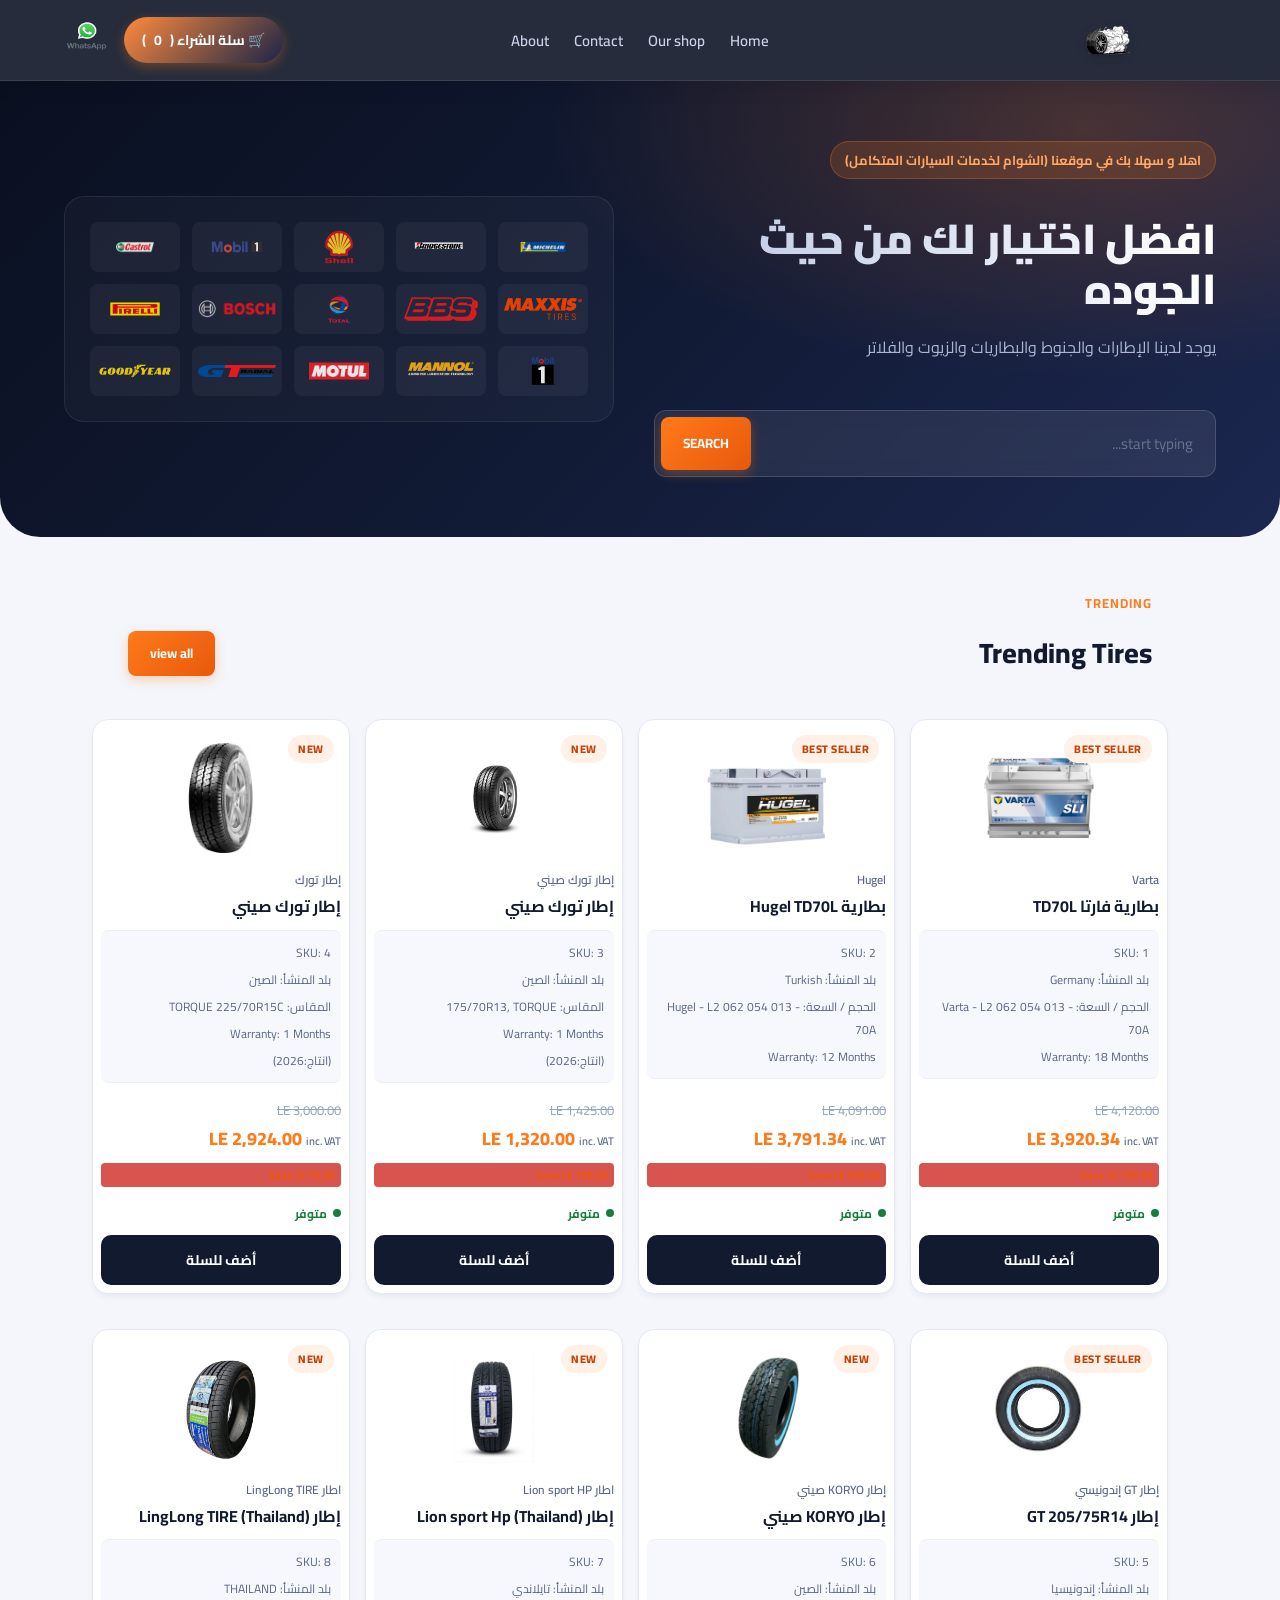
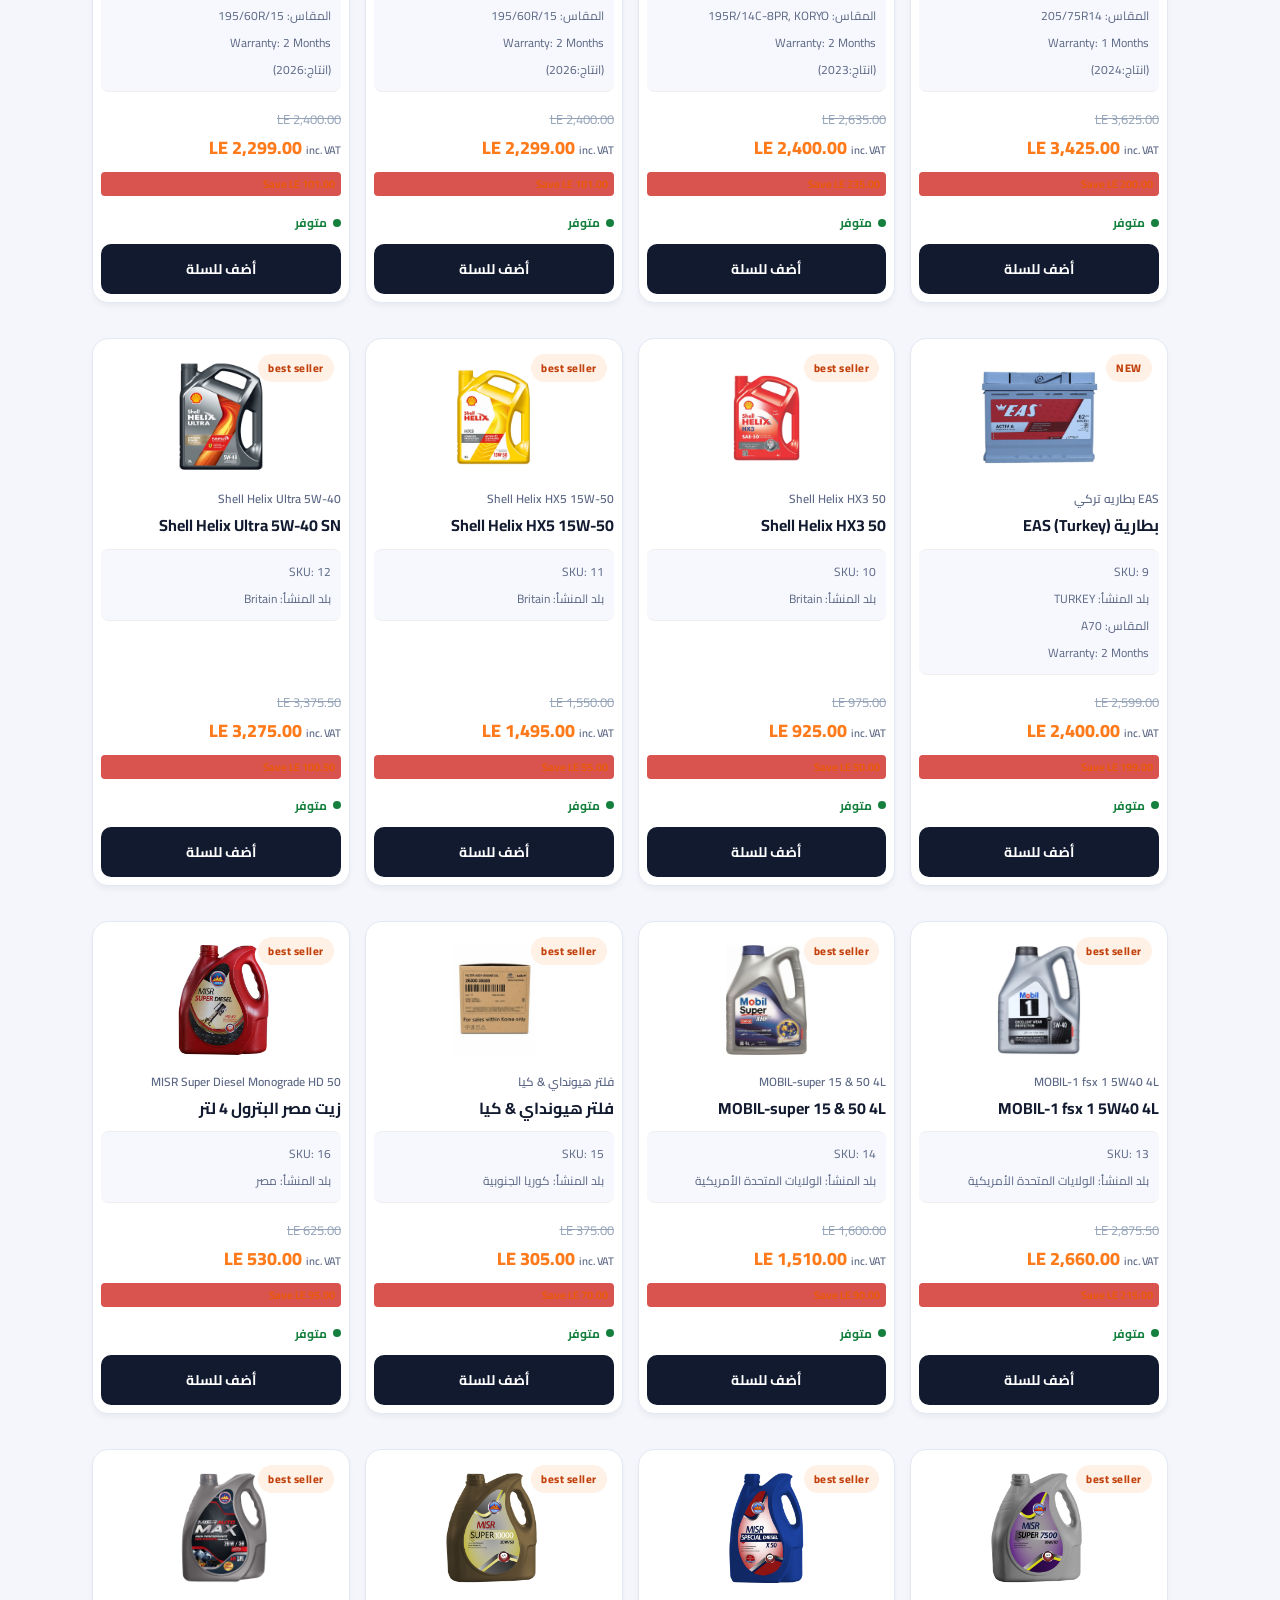
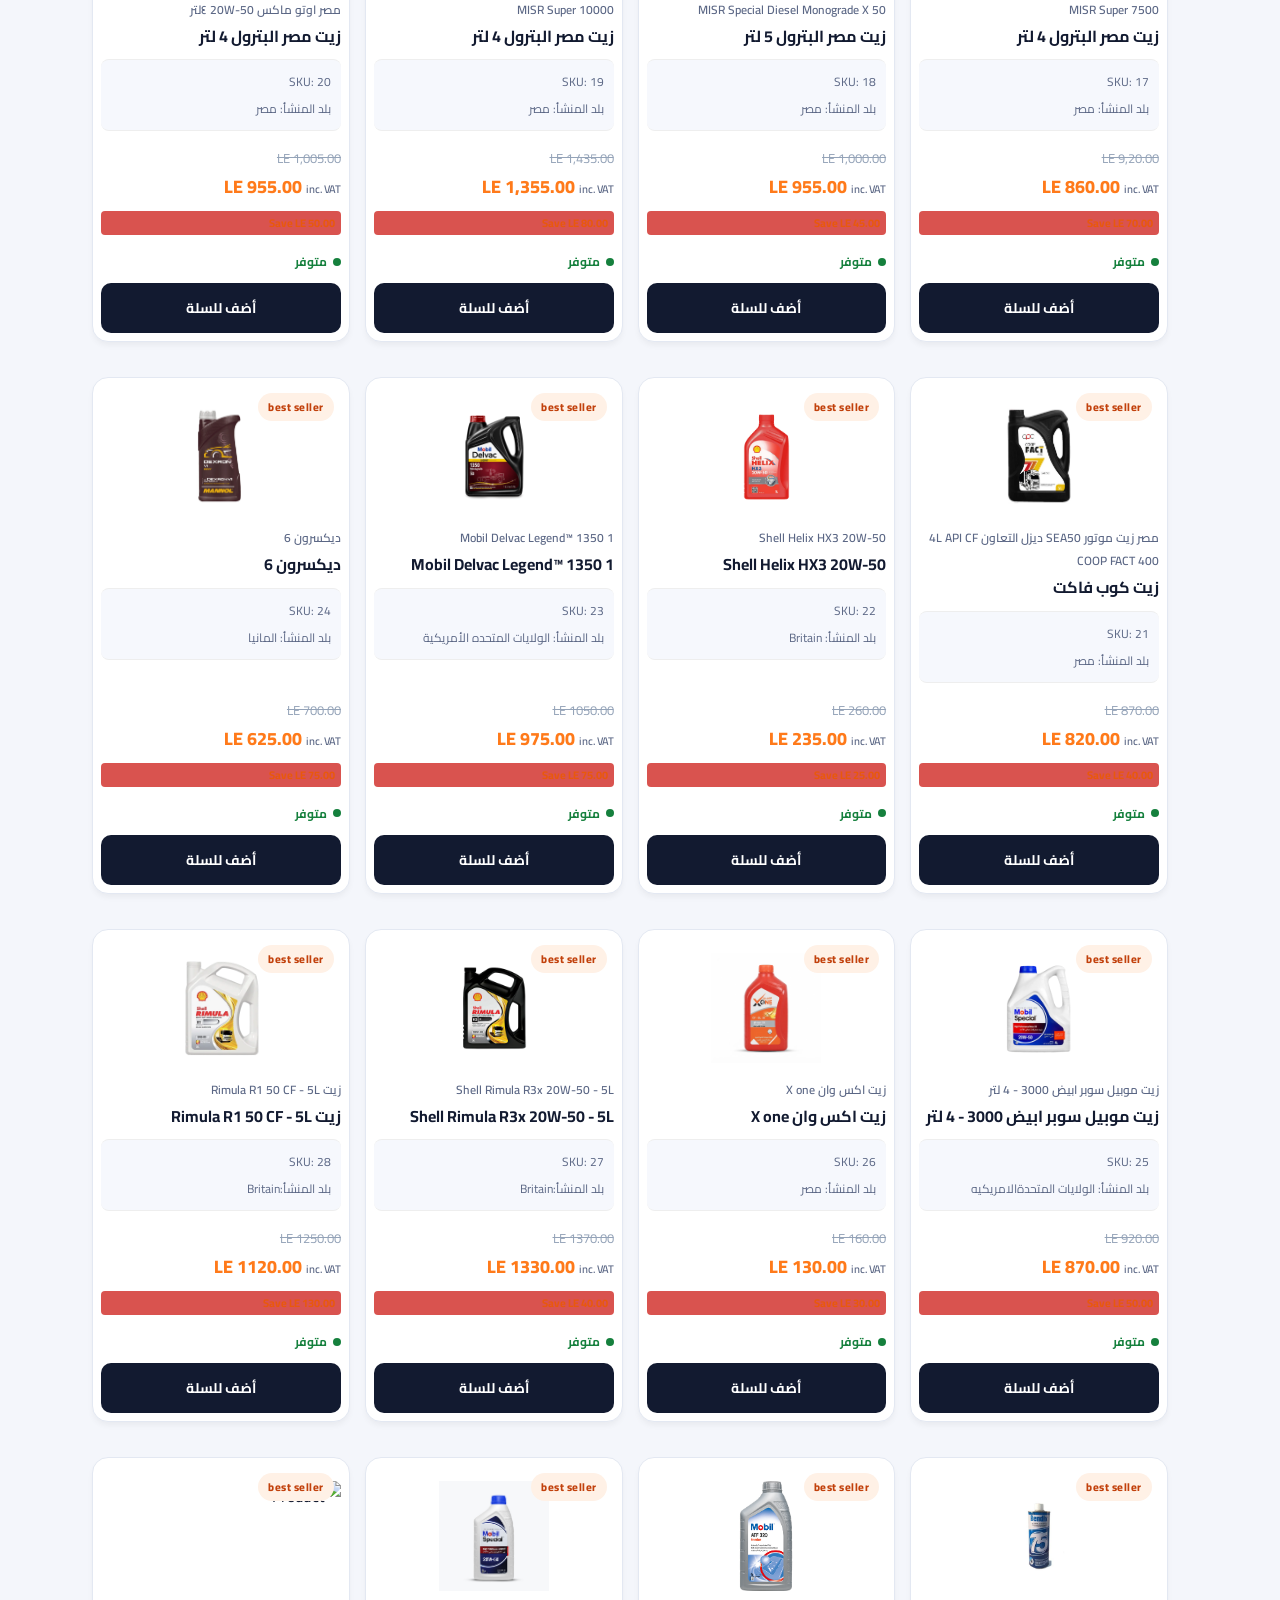
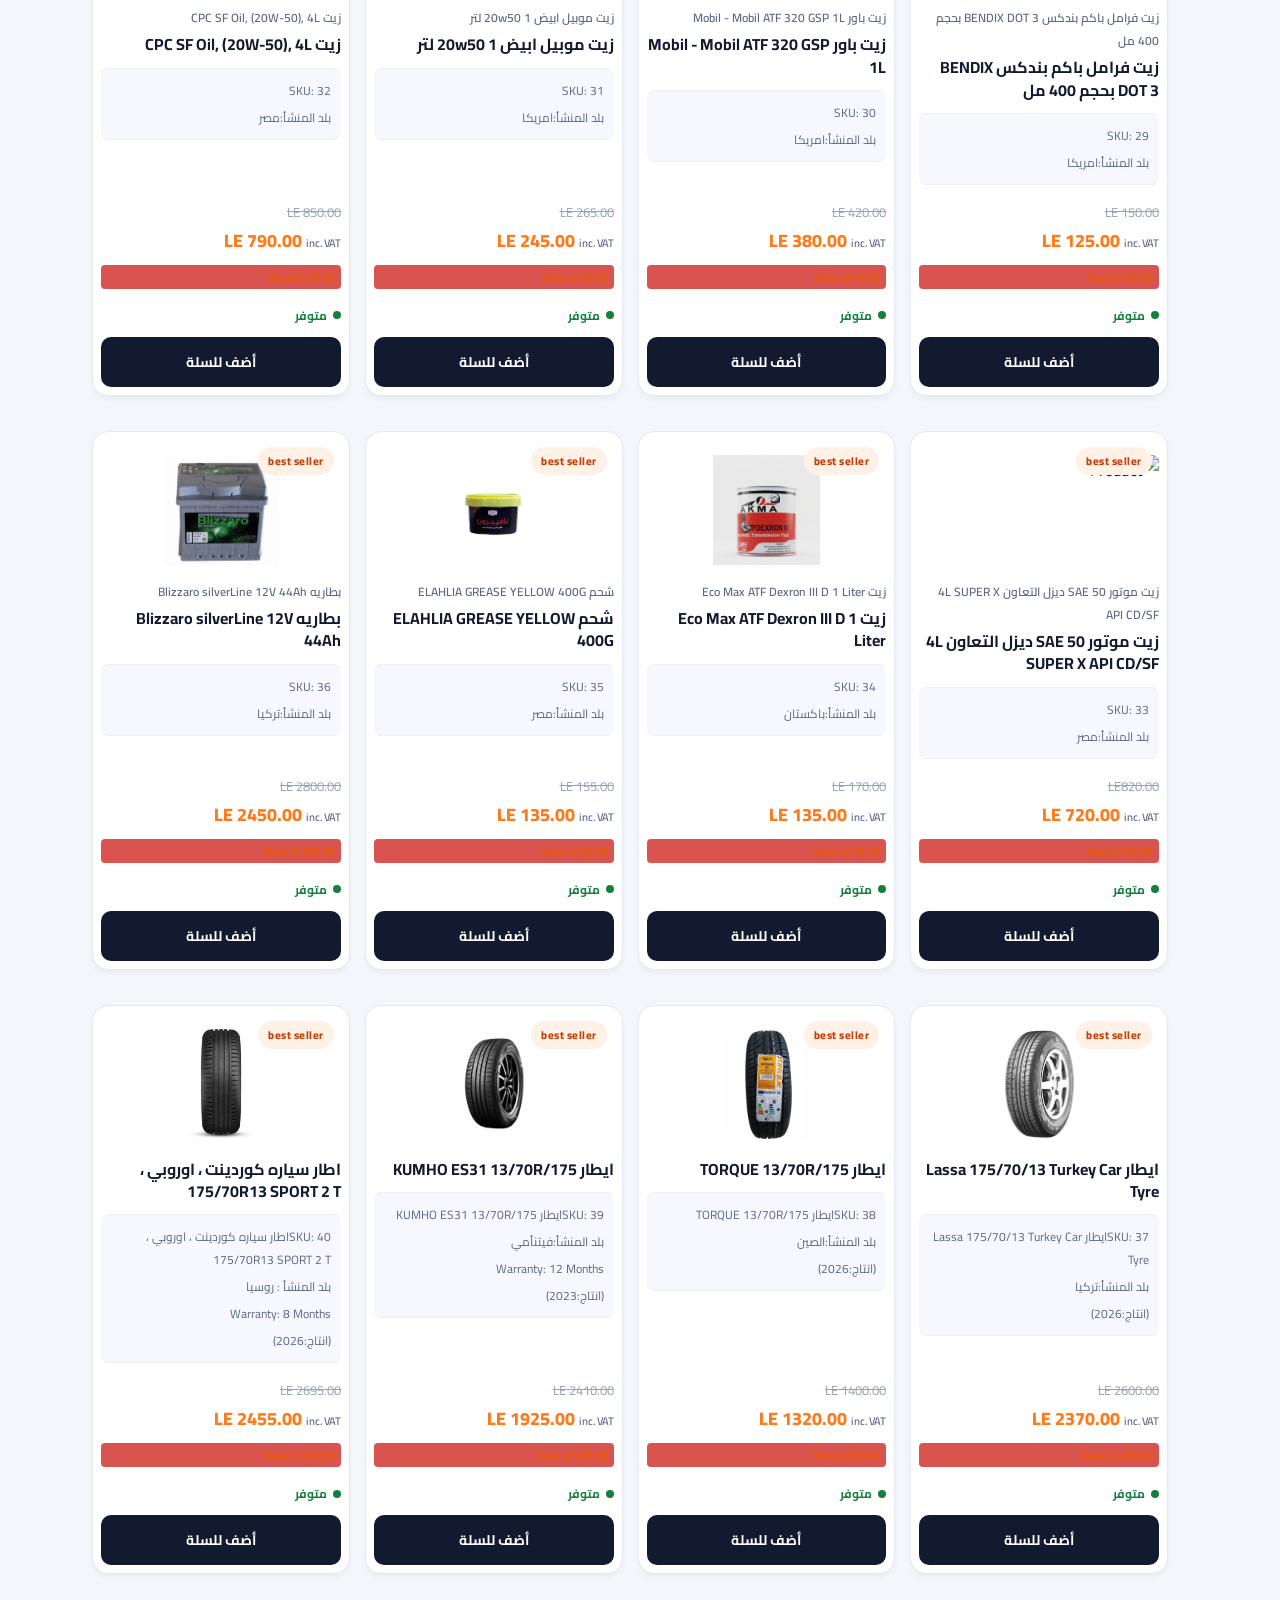
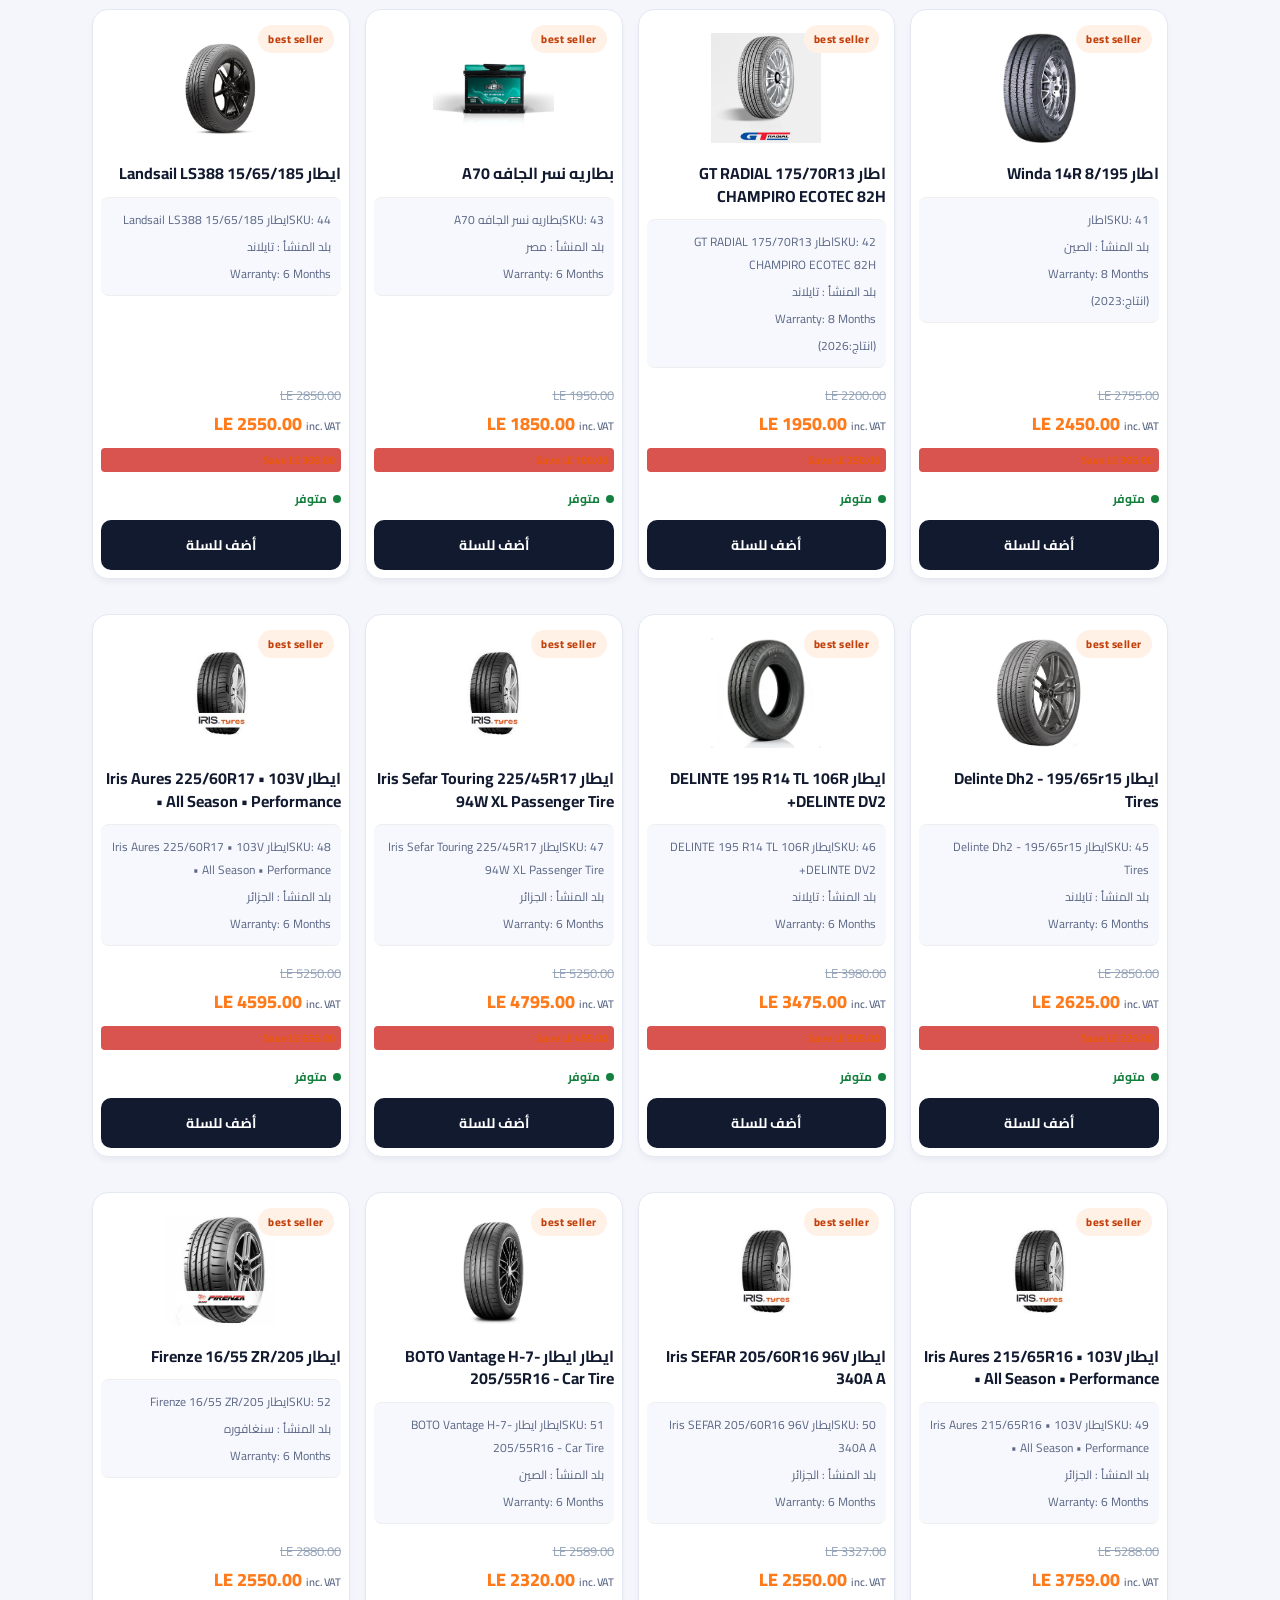
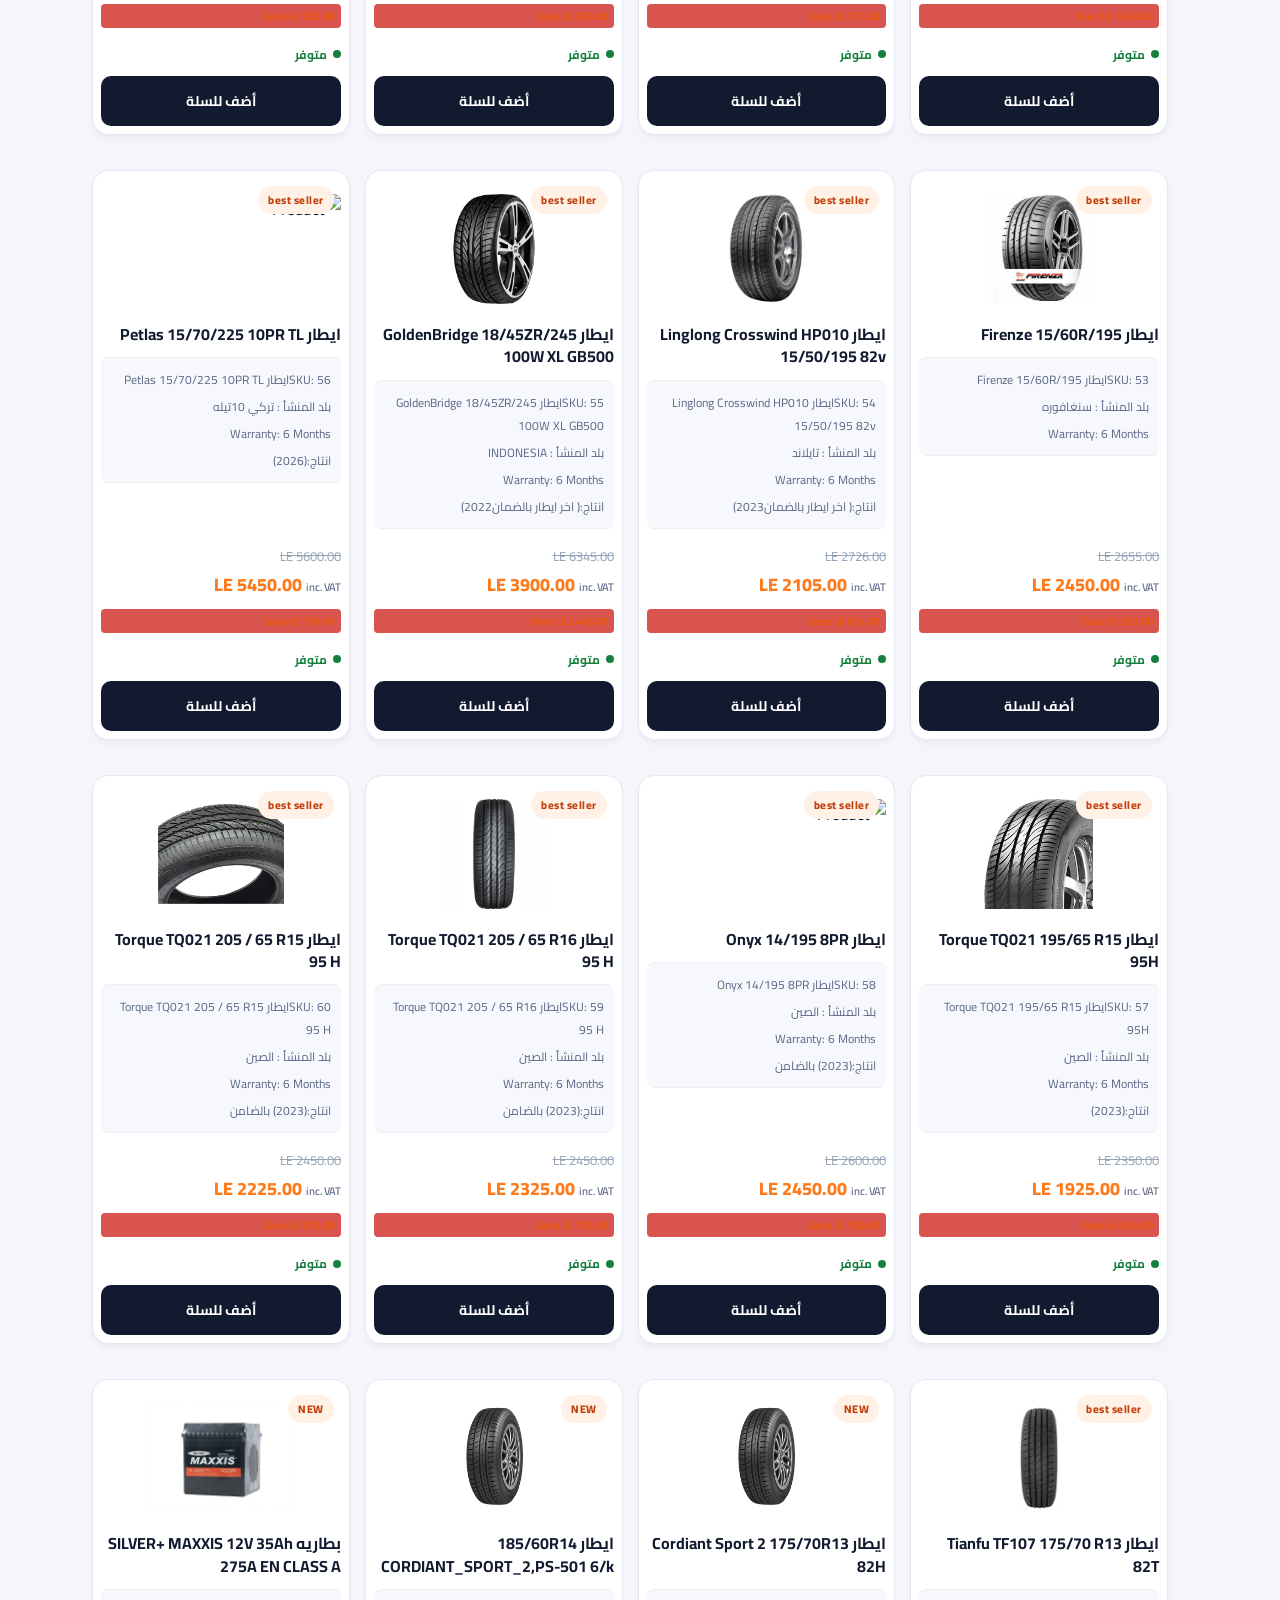
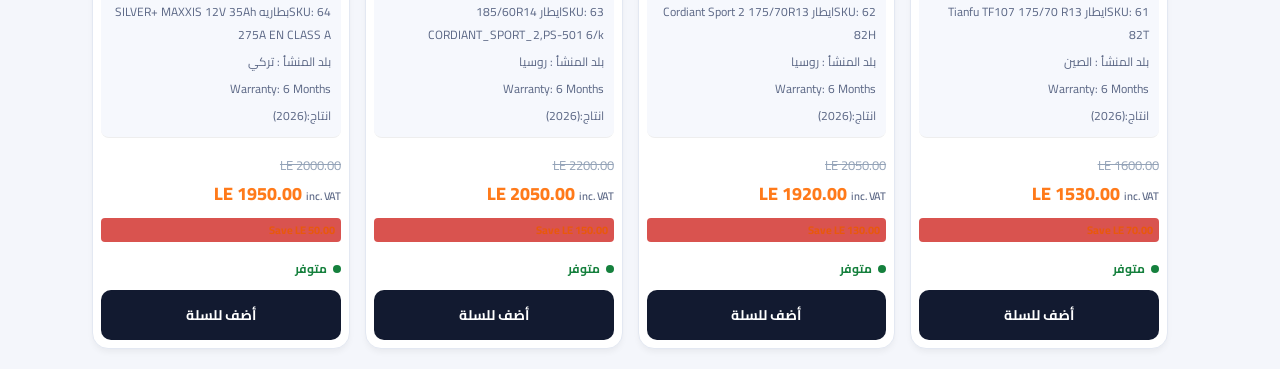
==== commit 571b5a60: "Add files via upload" ====
--- a/index.html
+++ b/index.html
@@ -13,13 +13,13 @@
     <meta name="google-site-verification" content="WrYSeGlJHgmanwtb8EWL_xaGE7k5ysZZuD9s4r6VV44" />
     <style>
          :root {
-            --primary: #e63946;
-            --primary-dark: #c5283d;
-            --dark-bg: #0f172a;
+            --primary: #ff7a1a;
+            --primary-dark: #e8590c;
+            --dark-bg: #0a1020;
             --card-bg: #ffffff;
-            --text-main: #1e293b;
-            --text-muted: #64748b;
-            --border-color: #e2e8f0;
+            --text-main: #121a30;
+            --text-muted: #5b6785;
+            --border-color: #e3e8f2;
             --transition: all 0.3s cubic-bezier(0.4, 0, 0.2, 1);
         }
         
@@ -29,7 +29,7 @@
         }
         
         body {
-            background-color: #f8fafc;
+            background-color: #f4f6fb;
             color: var(--text-main);
             margin: 0;
             padding: 0;
@@ -38,7 +38,7 @@
         /* --- HEADER --- */
         
         .header {
-            background: rgba(15, 23, 42, 0.95);
+            background: rgba(10, 16, 32, 0.88);
             backdrop-filter: blur(12px);
             position: sticky;
             top: 0;
@@ -64,7 +64,7 @@
         }
         
         .header-links a {
-            color: #cbd5e1;
+            color: #c9d3ea;
             text-decoration: none;
             font-weight: 600;
             font-size: 15px;
@@ -73,7 +73,7 @@
         
         .header-links a:hover {
             color: #ffffff;
-            text-shadow: 0 0 10px rgba(230, 57, 70, 0.5);
+            text-shadow: 0 0 10px rgba(255, 122, 26, 0.5);
         }
         
         .header-actions {
@@ -83,7 +83,7 @@
         }
         
         .cart-icon-btn {
-            background: linear-gradient(135deg, #ff6b6b, #15172a);
+            background: linear-gradient(135deg, #ff8a3d, #1b2548);
             color: white;
             border: none;
             padding: 10px 18px;
@@ -94,13 +94,13 @@
             align-items: center;
             gap: 8px;
             font-size: 14px;
-            box-shadow: 0 4px 12px rgba(230, 57, 70, 0.3);
+            box-shadow: 0 4px 12px rgba(255, 122, 26, 0.3);
             transition: var(--transition);
         }
         
         .cart-icon-btn:hover {
             transform: translateY(-2px);
-            box-shadow: 0 6px 16px rgba(230, 57, 70, 0.4);
+            box-shadow: 0 6px 16px rgba(255, 122, 26, 0.4);
         }
         
         .btn {
@@ -112,17 +112,17 @@
             font-weight: 700;
             cursor: pointer;
             transition: var(--transition);
-            box-shadow: 0 4px 12px rgba(230, 57, 70, 0.3);
+            box-shadow: 0 4px 12px rgba(255, 122, 26, 0.3);
         }
         
         .btn:hover {
             transform: translateY(-2px);
-            box-shadow: 0 6px 16px rgba(230, 57, 70, 0.4);
+            box-shadow: 0 6px 16px rgba(255, 122, 26, 0.4);
         }
         /* --- LANDING PAGE --- */
         
         .landing-page {
-            background: linear-gradient(135deg, #0f172a 0%, #1e293b 100%);
+            background: radial-gradient(900px 420px at 85% 10%, rgba(255, 122, 26, 0.22), transparent 60%), linear-gradient(135deg, #0a1020 0%, #121b36 55%, #1b2750 100%);
             color: white;
             padding: 60px 5%;
             display: flex;
@@ -141,15 +141,15 @@
         }
         
         .landing-page-left-section span {
-            background: rgba(230, 57, 70, 0.2);
-            color: #ff6b6b;
+            background: rgba(255, 122, 26, 0.16);
+            color: #ffa766;
             padding: 6px 14px;
             border-radius: 30px;
             font-size: 13px;
             font-weight: 700;
             display: inline-block;
             margin-bottom: 15px;
-            border: 1px solid rgba(230, 57, 70, 0.3);
+            border: 1px solid rgba(255, 122, 26, 0.3);
         }
         
         .landing-page-left-section h1 {
@@ -157,13 +157,13 @@
             font-weight: 900;
             line-height: 1.2;
             margin-bottom: 20px;
-            background: linear-gradient(to left, #ffffff, #94a3b8);
+            background: linear-gradient(to left, #ffffff, #b9c5e3);
             -webkit-background-clip: text;
             -webkit-text-fill-color: transparent;
         }
         
         .landing-page-left-section p {
-            color: #94a3b8;
+            color: #aab6d3;
             font-size: 16px;
             margin-bottom: 30px;
             line-height: 1.6;
@@ -227,7 +227,7 @@
         }
         
         .search-dropdown-item:hover {
-            background: #f8fafc;
+            background: #f6f8fd;
             color: var(--primary);
         }
         
@@ -237,7 +237,7 @@
             object-fit: contain;
             margin-left: 12px;
             border-radius: 8px;
-            background: #f1f5f9;
+            background: #eef2fa;
             padding: 4px;
         }
         
@@ -325,15 +325,15 @@
         .card:hover {
             transform: translateY(-6px);
             box-shadow: 0 20px 25px -5px rgba(0, 0, 0, 0.08), 0 10px 10px -5px rgba(0, 0, 0, 0.04);
-            border-color: #cbd5e1;
+            border-color: #c9d3ea;
         }
         
         .card .badge {
             position: absolute;
             top: 15px;
             right: 15px;
-            background: #eff6ff;
-            color: #004190e5;
+            background: #fff1e6;
+            color: #c2410c;
             font-size: 11px;
             font-weight: 800;
             padding: 4px 10px;
@@ -378,7 +378,7 @@
             list-style: none;
             padding: 0;
             margin: 0 0 15px 0;
-            background: #f8fafc;
+            background: #f6f8fd;
             padding: 10px;
             border-radius: 8px;
             font-size: 12px;
@@ -420,7 +420,7 @@
         
         .save-tag {
             font-size: 11px;
-            color: #ff6b6b;
+            color: #e8590c;
             font-weight: 700;
             margin-bottom: 15px;
         }
@@ -439,7 +439,7 @@
         
         .add-to-cart-btn:hover {
             background: var(--primary);
-            box-shadow: 0 4px 12px rgba(230, 57, 70, 0.3);
+            box-shadow: 0 4px 12px rgba(255, 122, 26, 0.3);
         }
         /* --- MODALS --- */
         
@@ -452,7 +452,7 @@
             top: 0;
             width: 100%;
             height: 100%;
-            background-color: rgba(15, 23, 42, 0.6);
+            background-color: rgba(10, 16, 32, 0.62);
             backdrop-filter: blur(5px);
         }
         
@@ -492,7 +492,7 @@
             font-weight: bold;
             cursor: pointer;
             transition: var(--transition);
-            background: #f1f5f9;
+            background: #eef2fa;
             width: 35px;
             height: 35px;
             display: flex;
@@ -518,7 +518,7 @@
             width: 100%;
             height: 250px;
             object-fit: contain;
-            background: #f8fafc;
+            background: #f6f8fd;
             border-radius: 12px;
             padding: 10px;
             border: 1px solid var(--border-color);
@@ -535,7 +535,7 @@
             height: 60px;
             object-fit: contain;
             border-radius: 8px;
-            background: #f8fafc;
+            background: #f6f8fd;
             border: 1px solid var(--border-color);
             cursor: pointer;
             padding: 4px;
@@ -561,7 +561,7 @@
         }
         
         .long-description {
-            background: #f8fafc;
+            background: #f6f8fd;
             padding: 15px;
             border-radius: 12px;
             margin-bottom: 20px;
@@ -596,7 +596,7 @@
         
         .modal-cart-btn:hover {
             background: var(--primary-dark);
-            box-shadow: 0 4px 12px rgba(230, 57, 70, 0.4);
+            box-shadow: 0 4px 12px rgba(255, 122, 26, 0.4);
         }
         /* --- CART ITEMS MODAL STYLING --- */
         
@@ -629,7 +629,7 @@
         .cart-actions-row button {
             padding: 4px 10px;
             cursor: pointer;
-            background: #f1f5f9;
+            background: #eef2fa;
             border: 1px solid var(--border-color);
             border-radius: 6px;
             font-weight: 700;
@@ -670,7 +670,7 @@
             top: 0;
             width: 100%;
             height: 100%;
-            background-color: rgba(15, 23, 42, 0.6);
+            background-color: rgba(10, 16, 32, 0.62);
             backdrop-filter: blur(5px);
         }
         
@@ -737,11 +737,11 @@
         
         .pay-method:has(input:checked) {
             border-color: var(--primary);
-            background: #fff5f5;
+            background: #fff4ea;
         }
         
         .checkout-summary {
-            background: #f8fafc;
+            background: #f6f8fd;
             border: 1px solid var(--border-color);
             border-radius: 12px;
             padding: 12px;
@@ -760,7 +760,7 @@
             font-weight: 700;
             cursor: pointer;
             margin-top: 12px;
-            box-shadow: 0 4px 12px rgba(230, 57, 70, 0.3);
+            box-shadow: 0 4px 12px rgba(255, 122, 26, 0.3);
         }
         
         .pay-now-btn:disabled {
@@ -849,6 +849,14 @@
                 font-size: 12px;
             }
         }
+
+        /* --- STOCK --- */
+        .stock-tag { display: inline-flex; align-items: center; gap: 6px; font-size: 12px; font-weight: 700; margin: 0 0 10px; }
+        .stock-tag::before { content: ""; width: 8px; height: 8px; border-radius: 50%; background: currentColor; }
+        .stock-tag.in { color: #15803d; }
+        .stock-tag.out { color: #b91c1c; }
+        .card.is-out .main-img { filter: grayscale(1); opacity: .55; }
+        .card.is-out .add-to-cart-btn, .modal-cart-btn:disabled { background: #cbd2e1; color: #6b7590; cursor: not-allowed; box-shadow: none; }
     </style>
 </head>
 
@@ -3303,6 +3311,59 @@
             }
         }
     </script>
+
+    <script src="firebase-config.js"></script>
+    <script type="module">
+        // حالة المخزون من Firestore: مجموعة "stock"، كل منتج مستند باسم id بتاعه { inStock: true/false }
+        // لو المنتج مالوش مستند يتعامل كأنه متوفر. لو الإعدادات فاضية الموقع بيشتغل زي الأول.
+        const cfg = window.FIREBASE_CONFIG;
+        const outOfStock = new Set();
+        window.isOutOfStock = id => outOfStock.has(id);
+
+        const origAdd = window.addToCart;
+        window.addToCart = function(id, name, price, image) {
+            if (outOfStock.has(id)) { alert("المنتج ده غير متوفر حالياً."); return; }
+            return origAdd(id, name, price, image);
+        };
+
+        function paint() {
+            document.querySelectorAll('.card[id^="card-"]').forEach(card => {
+                const id = card.id.replace('card-', '');
+                const out = outOfStock.has(id);
+                card.classList.toggle('is-out', out);
+                let tag = card.querySelector('.stock-tag');
+                if (!tag) {
+                    tag = document.createElement('span');
+                    card.querySelector('.add-to-cart-btn').before(tag);
+                }
+                tag.className = 'stock-tag ' + (out ? 'out' : 'in');
+                tag.textContent = out ? 'غير متوفر' : 'متوفر';
+                const btn = card.querySelector('.add-to-cart-btn');
+                btn.disabled = out;
+                btn.textContent = out ? 'غير متوفر' : 'أضف للسلة';
+            });
+            const mb = document.querySelector('.modal-cart-btn');
+            if (mb) { const o = outOfStock.has(currentActiveProductId); mb.disabled = o; mb.textContent = o ? 'غير متوفر' : 'أضف للسلة'; }
+            // شيل أي منتج خلص من السلة
+            const before = cart.length;
+            for (let i = cart.length - 1; i >= 0; i--) if (outOfStock.has(cart[i].id)) cart.splice(i, 1);
+            if (cart.length !== before) { saveCart(); updateCartCount(); alert("اتشال من السلة منتج بقى غير متوفر."); }
+        }
+        const _open = window.openProductModal;
+        if (_open) window.openProductModal = function(id) { const r = _open.apply(this, arguments); paint(); return r; };
+
+        paint();
+        if (cfg && cfg.projectId) {
+            const { initializeApp } = await import("https://www.gstatic.com/firebasejs/10.12.2/firebase-app.js");
+            const { getFirestore, collection, onSnapshot } = await import("https://www.gstatic.com/firebasejs/10.12.2/firebase-firestore.js");
+            const db = getFirestore(initializeApp(cfg));
+            onSnapshot(collection(db, "stock"), snap => {
+                outOfStock.clear();
+                snap.forEach(d => { if (d.data().inStock === false) outOfStock.add(d.id); });
+                paint();
+            }, err => console.error("stock:", err));
+        }
+    </script>
 </body>
 
-</html>
+</html>
